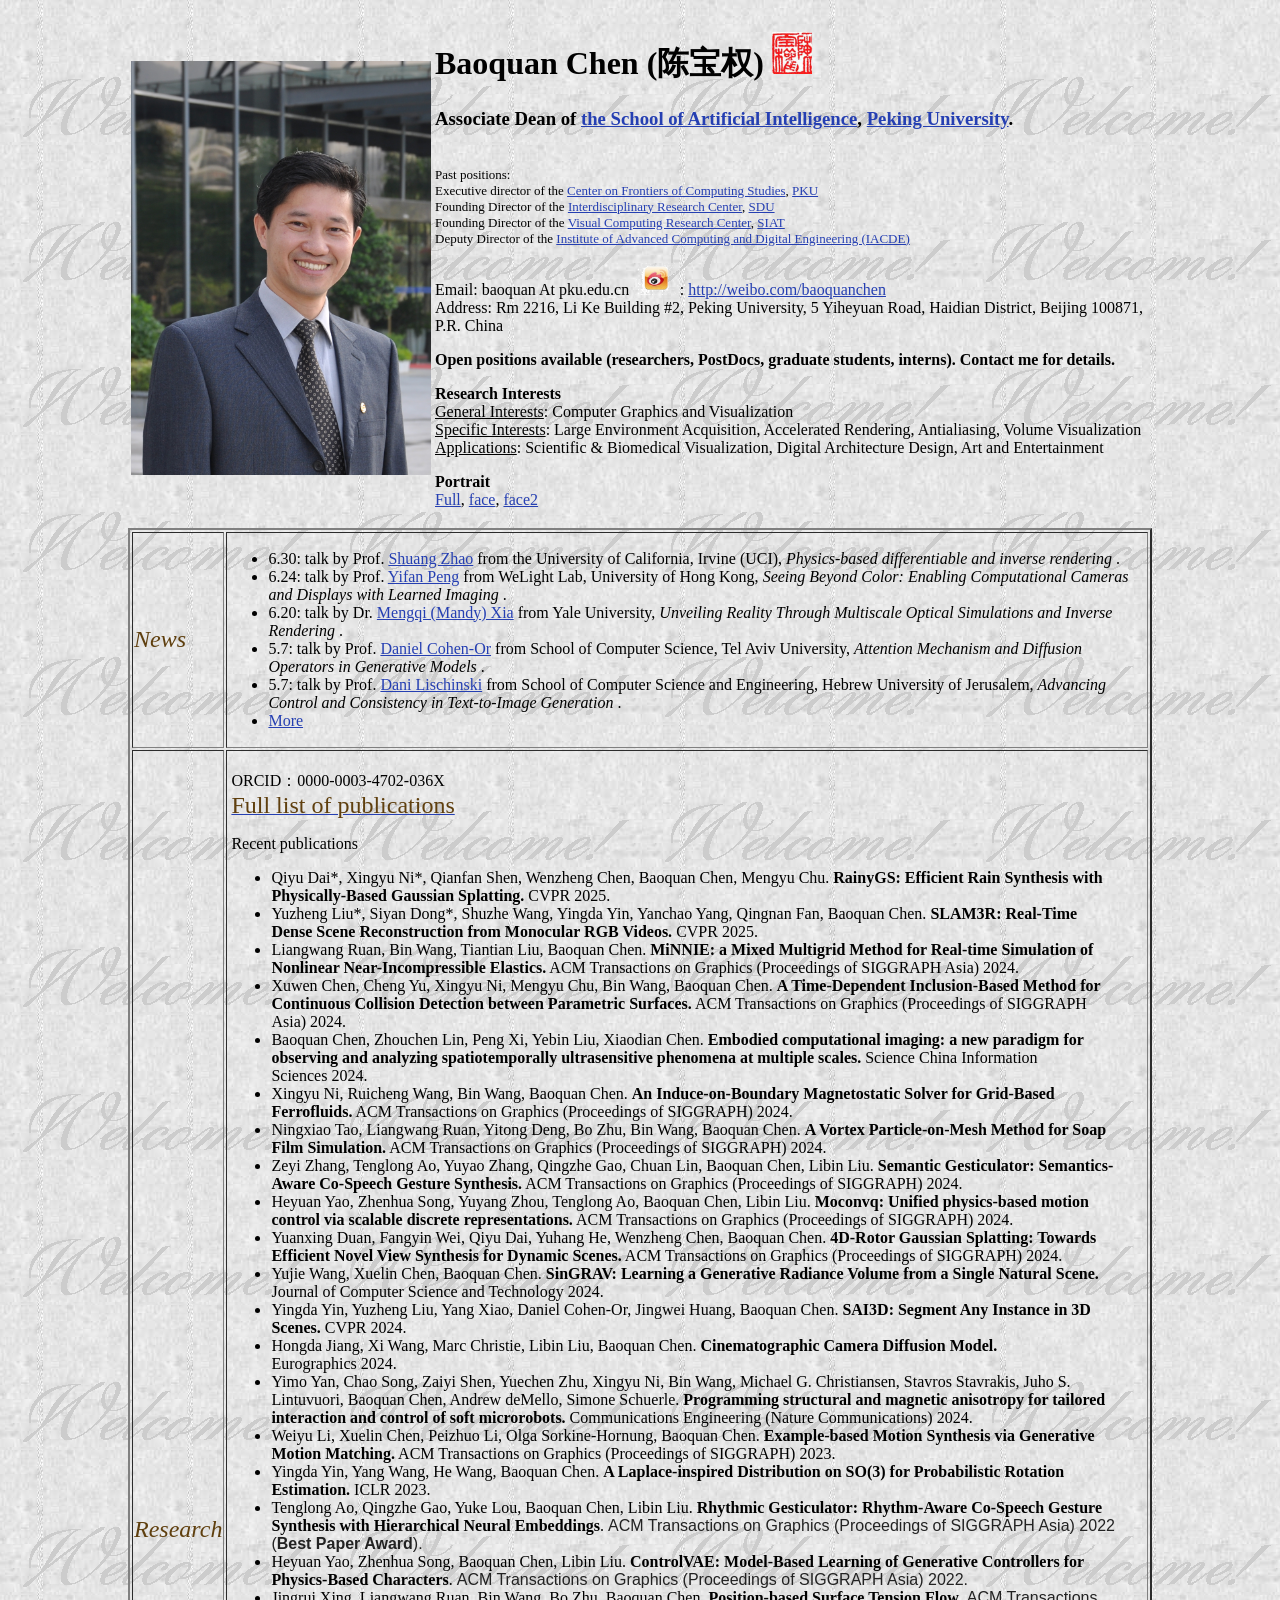
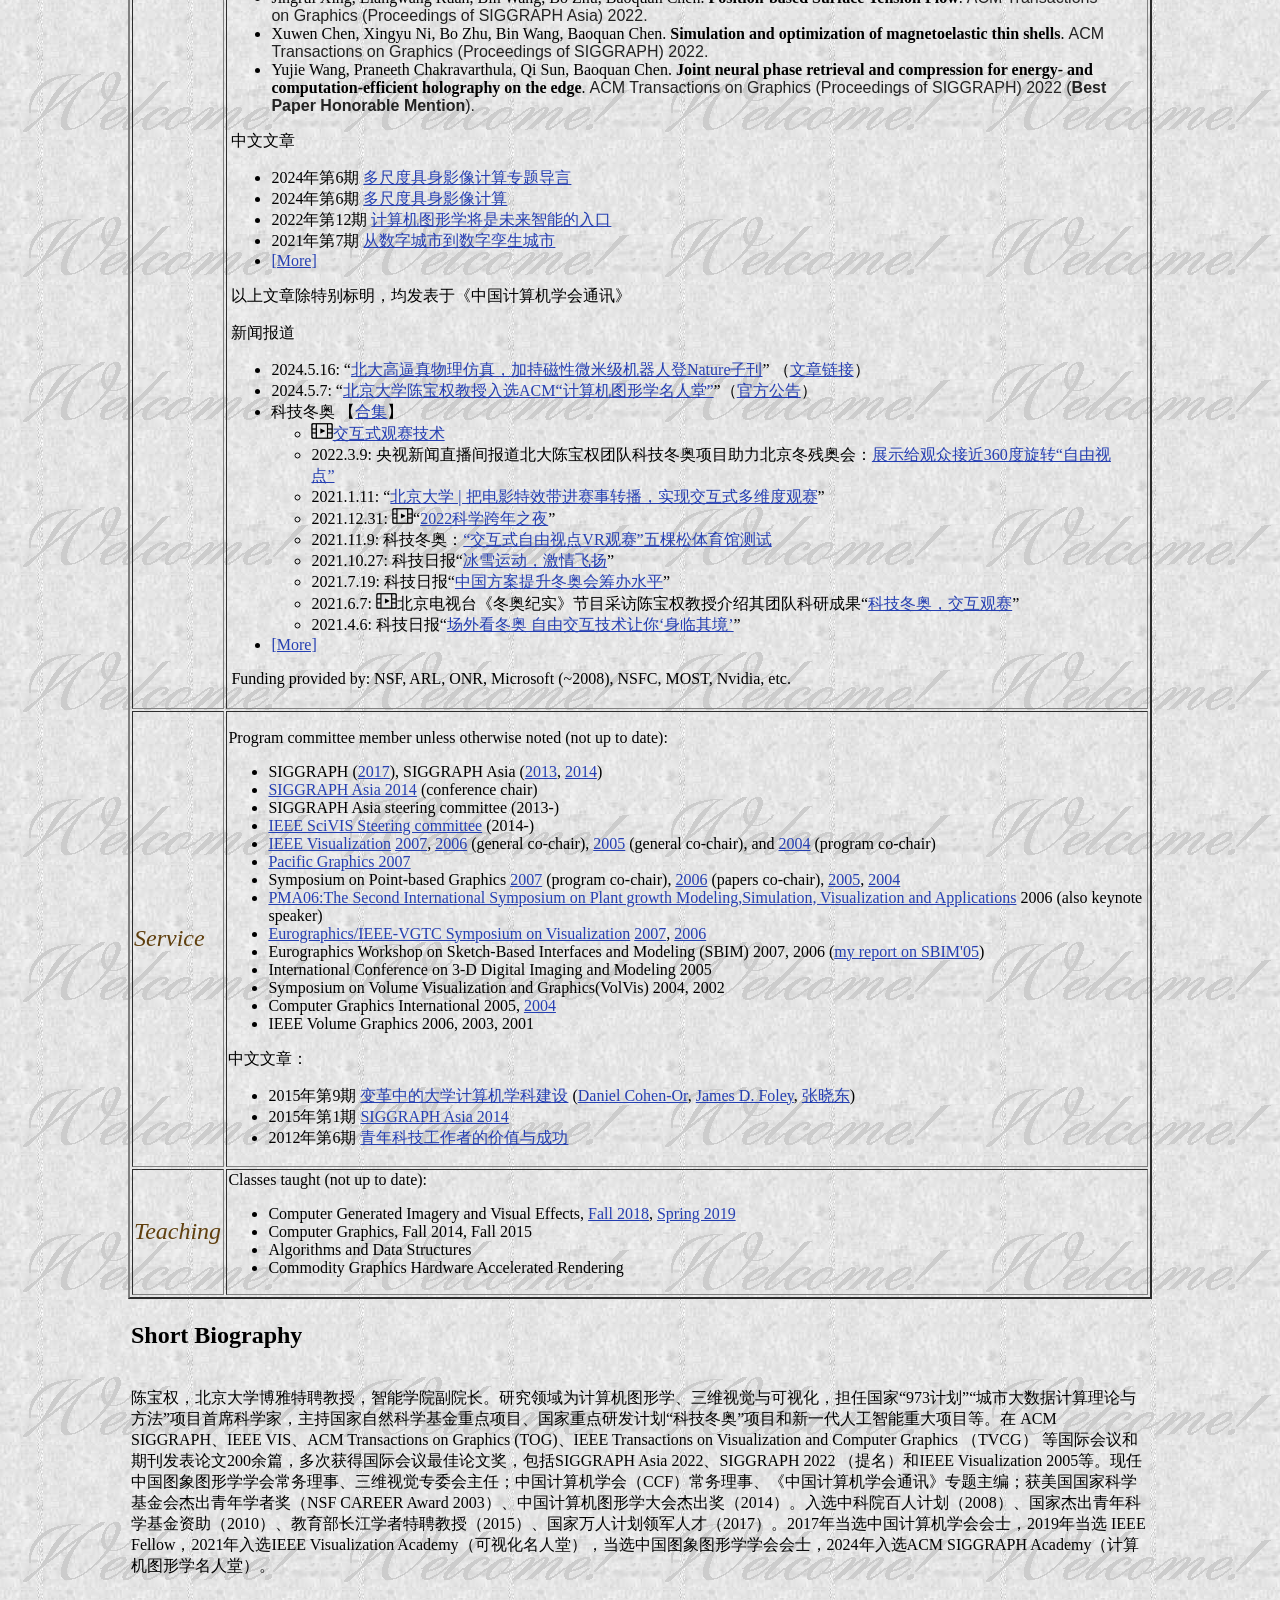
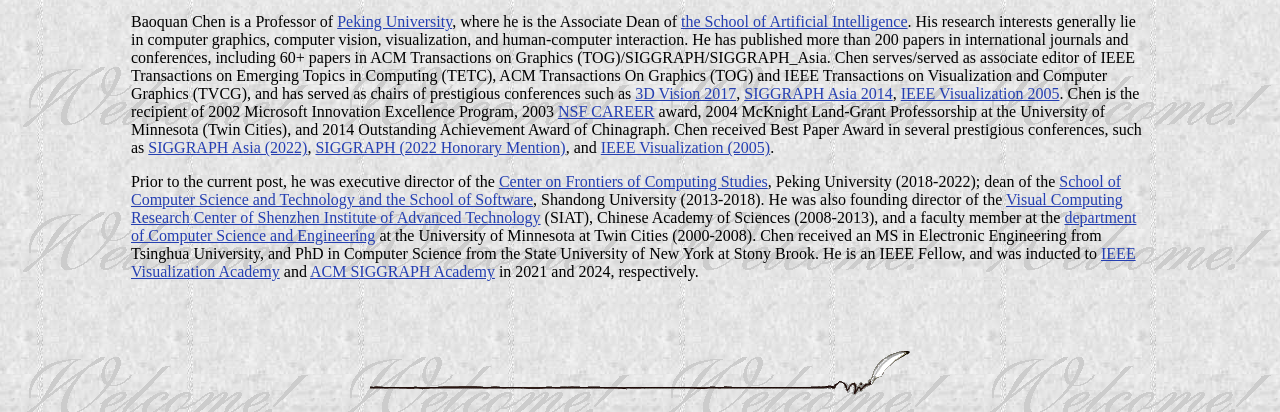
==== index.html @ e5b9d0fa "update news" ====
<!DOCTYPE html PUBLIC "-//W3C//DTD HTML 4.01 Transitional//EN" "http://www.w3.org/TR/html4/loose.dtd">
<!-- saved from url=(0031)http://cfcs.pku.edu.cn/baoquan/ -->
<html><head>
  <!-- Google tag (gtag.js) -->
  <script async src="https://www.googletagmanager.com/gtag/js?id=G-JN0ZL4NGD9"></script>
  <script>
    window.dataLayer = window.dataLayer || [];
    function gtag(){dataLayer.push(arguments);}
    gtag('js', new Date());
  
    gtag('config', 'G-JN0ZL4NGD9');
  </script>
  <meta http-equiv="Content-Type" content="text/html; charset=UTF-8">
  <meta name="generator" content="HTML Tidy for Linux (vers 25 March 2009), see www.w3.org">
  
  <meta name="author" content="Baoquan Chen">
  <meta name="description" content="Baoquan&#39;s Homepage">
  <meta name="robots" content="index, follow, noarchive">
  <meta name="googlebot" content="noarchive">
  <style type="text/css">
A.applink:hover {border: 2px dotted #DCE6F4;padding:2px;background-color:#ffff00;color:green;text-decoration:none}
        A.applink       {border: 2px dotted #DCE6F4;padding:2px;color:#2F5BFF;background:transparent;text-decoration:none}
        A.info          {color:#2F5BFF;background:transparent;text-decoration:none}
        A.info:hover    {color:green;background:transparent;text-decoration:underline}
  </style>

  <title>Baoquan Chen (陈宝权), Peking University</title>
    <script type="text/javascript" async="" src="./figure/ga.js.下载"></script><script type="text/javascript" async="" src="./figure/ga.js(1).下载"></script><script type="text/javascript">

  var _gaq = _gaq || [];
  _gaq.push(['_setAccount', 'UA-32399596-1']);
  _gaq.push(['_trackPageview']);

  (function() {
    var ga = document.createElement('script'); ga.type = 'text/javascript'; ga.async = true;
    ga.src = ('https:' == document.location.protocol ? 'https://ssl' : 'http://www') + '.google-analytics.com/ga.js';
    var s = document.getElementsByTagName('script')[0]; s.parentNode.insertBefore(ga, s);
  })();

</script>
</head>

<body background="./figure/welcomebg.gif" link="#253FB2">

  <table align="center" width="1024" summary="">
    <tbody><tr>
      <td><img src="./figure/Baoquan_portrait.jpg" width="300" alt="Baoquan&#39;s portrait"><br>
      </td>

      <td>
        <h1>Baoquan Chen (陈宝权) <a href="The Chop.html"><img src="./figure/chop_cbq_s.jpg" width="40" alt=""></a></h1>

<h3 style="font:&#39;Times New Roman&#39;, Times, serif">Associate Dean of <a href="https://www.cis.pku.edu.cn/">the School of Artificial Intelligence</a>, <a href="http://www.pku.edu.cn/">Peking University</a>.</h3>

<!-- <h3 style="font:&#39;Times New Roman&#39;, Times, serif">北京大学智能学院，副院长</h3> -->

<p><br>
  <font size="-1">
    Past positions: <br>
    Executive director of the <a href="https://cfcs.pku.edu.cn/">Center on Frontiers of Computing Studies</a>, <a href="https://www.pku.edu.cn/">PKU</a><br>
    Founding Director of the <a href="http://irc.cs.sdu.edu.cn/">Interdisciplinary Research Center</a>, <a href="http://www.sdu.edu.cn/">SDU</a><br>
    Founding Director of the <a href="http://english.siat.cas.cn/">Visual Computing Research Center</a>, <a href="http://english.siat.cas.cn/">SIAT</a><br>
    Deputy Director of the <a href="http://english.siat.cas.cn/">Institute of Advanced Computing and Digital Engineering (IACDE)</a>
  </font>
</p>

<!-- <p><br>
<font size="-1">Formerly Founding Director of the <a href="http://irc.cs.sdu.edu.cn/">Interdisciplinary Research Center</a>，<a href="http://www.sdu.edu.cn/">SDU</a><br>
Formerly Founding Director of the <a href="http://english.siat.cas.cn/">Visual Computing Research Center</a>，<a href="http://english.siat.cas.cn/">SIAT</a><br>
Formerly Deputy Director of the <a href="http://szs.siat.ac.cn/">Institute of Advanced Computing and Digital Engineering (IACDE)</a></font></p> -->

<p>Email: baoquan At pku.edu.cn <a href="http://weibo.com/baoquanchen" target="blank_"><img height="32" src="./figure/sina-weibo.png"></a>: <a href="http://weibo.com/baoquanchen" target="blank_">http://weibo.com/baoquanchen</a><br>
Address: Rm 2216, Li Ke Building #2, Peking University, 5 Yiheyuan Road, Haidian District, Beijing 100871, P.R. China</p>

<p><b>Open positions available (researchers, PostDocs, graduate students, interns). Contact me for details.</b></p>

<p><b>Research Interests</b><br>
<u>General Interests</u>: Computer Graphics and Visualization<br>
<u>Specific Interests</u>: Large Environment Acquisition, Accelerated Rendering, Antialiasing, Volume Visualization<br>
<u>Applications</u>: Scientific &amp; Biomedical Visualization, Digital Architecture Design, Art and Entertainment</p>

<p><b>Portrait</b><br>
<a href="http://cfcs.pku.edu.cn/baoquan/docs/2021-08/20210807171127844317.jpg">Full</a>,&nbsp;<a href="http://cfcs.pku.edu.cn/baoquan/docs/2021-08/20210807171132313456.jpg">face</a>,&nbsp;<a href="figure/face2.jpg">face2</a></p>


<!--h3 style="font:&#39;Times New Roman&#39;, Times, serif">Dean of the <a href="http://www.cs.sdu.edu.cn/default.do">School of Computer Science and Technology</a> and <a href="http://www.cs.sdu.edu.cn/default.do"></a><a href="http://www.sc.sdu.edu.cn/default.do">School of Software Engineering</a> , <a href="http://www.sdu.edu.cn/">Shandong University</a></h3>
        <p><font size="-1"><br>
		Founding Director of the <a href="http://irc.cs.sdu.edu.cn/">Interdisciplinary Research Center</a>，<a href="http://www.sdu.edu.cn/">SDU</a><br>
		
        Formerly Founding Director of the <a href="http://vcc.siat.ac.cn/">Visual
        Computing Research Center</a>，<a href="http://english.siat.cas.cn/">SIAT</a><br>
          Formerly Deputy Director of the <a href="http://szs.siat.ac.cn/">Institute of Advanced Computing
        and Digital Engineering (IACDE)</a></font></p>
<p></p>
        <p>Email: baoquan At sdu.edu.cn
		<a href="http://weibo.com/baoquanchen" target="blank_"><img src="images/sina-weibo.png" height="32"></a>: <a href="http://weibo.com/baoquanchen" target="blank_">http://weibo.com/baoquanchen</a>
		<br>
        Address: No.1500, Shunhua Road, Jinan, Shandong Province, P.R. China </p>
        <p><b>Open positions available (researchers, PostDocs, graduate students, interns). Contact me for details.</b></p>

		<p><b>Looking for PostDocs! This is a joint position between <a href="http://www.cs.tau.ac.il/~dcor/index.html">Daniel Cohen-Or</a> and me, under a China-Israel joint grant. To apply, please email us both together.</b></p>
		
		
        <p><b>Research Interests</b><br>
        <u>General Interests</u>: Computer Graphics and
        Visualization<br>
        <u>Specific Interests</u>: Large Environment Acquisition,
        Accelerated Rendering, Antialiasing, Volume
        Visualization<br>
        <u>Applications</u>: Scientific &amp; Biomedical
        Visualization, Digital Architecture Design, Art and
        Entertainment<br></p-->

      </td>
    </tr>
  </tbody></table>

  <table align="center" width="1024" border="2" summary="">
    <tbody><tr>
      <td><i><font size="+2" color="#5F3F0E">News</font></i></td>

      <td>
        <ul>
          <li><span style="color: rgb(0, 0, 0); font-family: &quot;Microsoft YaHei&quot;; font-size: medium;">6.30: talk by Prof. </span><a href="https://shuangz.com/" style="font-family: &quot;Microsoft YaHei&quot;; font-size: medium;">Shuang Zhao</a><span style="color: rgb(0, 0, 0); font-family: &quot;Microsoft YaHei&quot;; font-size: medium;">&nbsp;from the University of California, Irvine (UCI),&nbsp;<i>Physics-based differentiable and inverse rendering
          </i>.</span></li>
          <li><span style="color: rgb(0, 0, 0); font-family: &quot;Microsoft YaHei&quot;; font-size: medium;">6.24: talk by Prof. </span><a href="https://www.eee.hku.hk/~evanpeng/" style="font-family: &quot;Microsoft YaHei&quot;; font-size: medium;">Yifan Peng</a><span style="color: rgb(0, 0, 0); font-family: &quot;Microsoft YaHei&quot;; font-size: medium;">&nbsp;from WeLight Lab, University of Hong Kong,&nbsp;<i>Seeing Beyond Color: Enabling Computational Cameras and Displays with Learned Imaging
          </i>.</span></li>
          <li><span style="color: rgb(0, 0, 0); font-family: &quot;Microsoft YaHei&quot;; font-size: medium;">6.20: talk by Dr. </span><a href="https://mandyxmq.github.io/" style="font-family: &quot;Microsoft YaHei&quot;; font-size: medium;">Mengqi (Mandy) Xia</a><span style="color: rgb(0, 0, 0); font-family: &quot;Microsoft YaHei&quot;; font-size: medium;">&nbsp;from Yale University,&nbsp;<i>Unveiling Reality Through Multiscale Optical Simulations and Inverse Rendering
          </i>.</span></li>
          <li><span style="color: rgb(0, 0, 0); font-family: &quot;Microsoft YaHei&quot;; font-size: medium;">5.7: talk by Prof. </span><a href="https://danielcohenor.com/" style="font-family: &quot;Microsoft YaHei&quot;; font-size: medium;">Daniel Cohen-Or</a><span style="color: rgb(0, 0, 0); font-family: &quot;Microsoft YaHei&quot;; font-size: medium;">&nbsp;from School of Computer Science, Tel Aviv University,&nbsp;<i>Attention Mechanism and Diffusion Operators in Generative Models
          </i>.</span></li>
          <li><span style="color: rgb(0, 0, 0); font-family: &quot;Microsoft YaHei&quot;; font-size: medium;">5.7: talk by Prof. </span><a href="https://www.cs.huji.ac.il/~danix/" style="font-family: &quot;Microsoft YaHei&quot;; font-size: medium;">Dani Lischinski</a><span style="color: rgb(0, 0, 0); font-family: &quot;Microsoft YaHei&quot;; font-size: medium;">&nbsp;from School of Computer Science and Engineering, Hebrew University of Jerusalem,&nbsp;<i>Advancing Control and Consistency in Text-to-Image Generation
          </i>.</span></li>
          <!-- <li><span style="color: rgb(0, 0, 0); font-family: &quot;Microsoft YaHei&quot;; font-size: medium;">3.25: talk by </span><a href="https://jytime.github.io/" style="font-family: &quot;Microsoft YaHei&quot;; font-size: medium;">Jianyuan Wang</a><span style="color: rgb(0, 0, 0); font-family: &quot;Microsoft YaHei&quot;; font-size: medium;">&nbsp;from Visual Geometry Group (VGG), University of Oxford,&nbsp;<i>VGGT: Visual Geometry Grounded Transformer
          </i>.</span></li>
          <li><span style="color: rgb(0, 0, 0); font-family: &quot;Microsoft YaHei&quot;; font-size: medium;">3.14: talk by Prof. </span><a href="https://yanchaoyang.github.io/" style="font-family: &quot;Microsoft YaHei&quot;; font-size: medium;">Yanchao Yang</a><span style="color: rgb(0, 0, 0); font-family: &quot;Microsoft YaHei&quot;; font-size: medium;">&nbsp;from Electrical and Computer Engineering and the Institute of Data Science, the University of Hong Kong,&nbsp;<i>InfoBodied AI: Learning Mutual Information for Embodied AI
          </i>.</span></li>
          <li><span style="color: rgb(0, 0, 0); font-family: &quot;Microsoft YaHei&quot;; font-size: medium;">2.28: talk by Prof. </span><a href="https://yoyo000.github.io/" style="font-family: &quot;Microsoft YaHei&quot;; font-size: medium;">Yao Yao</a><span style="color: rgb(0, 0, 0); font-family: &quot;Microsoft YaHei&quot;; font-size: medium;">&nbsp;from School of Intelligence Science and Technology, Nanjing University,&nbsp;<i>Creating a Realistic 3D World
          </i>.</span></li>
          <li><span style="color: rgb(0, 0, 0); font-family: &quot;Microsoft YaHei&quot;; font-size: medium;">1.10: talk by Dr. </span><a href="https://qianqianwang68.github.io/" style="font-family: &quot;Microsoft YaHei&quot;; font-size: medium;">Qianqian Wang</a><span style="color: rgb(0, 0, 0); font-family: &quot;Microsoft YaHei&quot;; font-size: medium;">&nbsp;from UC Berkeley,&nbsp;<i>Perceiving and Understanding the Dynamic 3D World</i>.</span></li> -->
          <!-- <li><span style="color: rgb(0, 0, 0); font-family: &quot;Microsoft YaHei&quot;; font-size: medium;">12.20: talk by </span><a href="https://zhufyaxel.github.io/" style="font-family: &quot;Microsoft YaHei&quot;; font-size: medium;">Fengyuan Zhu</a><span style="color: rgb(0, 0, 0); font-family: &quot;Microsoft YaHei&quot;; font-size: medium;">&nbsp;from University of Toronto,&nbsp;<i>Overcoming XR Barriers: Integrating Devices, Refining Inputs, and Exploring Future Prospects</i>.</span></li> -->
          <!-- <li><sp~an style="color: rgb(0, 0, 0); font-family: &quot;Microsoft YaHei&quot;; font-size: medium;">12.13: talk by </span><a href="https://alisomia.github.io/website/" style="font-family: &quot;Microsoft YaHei&quot;; font-size: medium;">Ting Lin</a><span style="color: rgb(0, 0, 0); font-family: &quot;Microsoft YaHei&quot;; font-size: medium;">&nbsp;from School of Mathematical Sciences, Peking University,&nbsp;<i>Universal Approximation Properties of Deep Neural Networks: A control theory perspective</i>.</span></li> -->
          <!-- <li><span style="color: rgb(0, 0, 0); font-family: &quot;Microsoft YaHei&quot;; font-size: medium;">11.29: talk by Prof. </span><a href="https://yuexinma.me/" style="font-family: &quot;Microsoft YaHei&quot;; font-size: medium;">Yuexin Ma</a><span style="color: rgb(0, 0, 0); font-family: &quot;Microsoft YaHei&quot;; font-size: medium;">&nbsp;from ShanghaiTech University,&nbsp;<i>Perception, Cognition, and Action in Embodied AI</i>.</span>
          </li>
          <li><span style="color: rgb(0, 0, 0); font-family: &quot;Microsoft YaHei&quot;; font-size: medium;">11.22: talk by Prof. </span><a href="https://rachelcmy.github.io/" style="font-family: &quot;Microsoft YaHei&quot;; font-size: medium;">Mengyu Chu</a><span style="color: rgb(0, 0, 0); font-family: &quot;Microsoft YaHei&quot;; font-size: medium;">&nbsp;from Peking University,&nbsp;<i>3D和动态内容生成的探索及应用——Mini3DV参会报告</i>.</span>
          </li> -->
          <!-- <li><span style="color: rgb(0, 0, 0); font-family: &quot;Microsoft YaHei&quot;; font-size: medium;">11.1: talk by Dr. </span><a href="https://zhengqili.github.io/" style="font-family: &quot;Microsoft YaHei&quot;; font-size: medium;">Zhengqi Li</a><span style="color: rgb(0, 0, 0); font-family: &quot;Microsoft YaHei&quot;; font-size: medium;">&nbsp;from Google DeepMind,&nbsp;<i>Modeling Motion in the Wild</i>.</span>
          </li>
          <li><span style="color: rgb(0, 0, 0); font-family: &quot;Microsoft YaHei&quot;; font-size: medium;">10.17: talk by Prof. </span><a href="https://ge.in.tum.de/about/n-thuerey/" style="font-family: &quot;Microsoft YaHei&quot;; font-size: medium;">Nils Thuerey</a><span style="color: rgb(0, 0, 0); font-family: &quot;Microsoft YaHei&quot;; font-size: medium;">&nbsp;from Technical University of Munich,&nbsp;<i>Diffusion Flow Matching and ProbabilisticLearned Solvers</i>.</span>
          </li>
          <li><span style="color: rgb(0, 0, 0); font-family: &quot;Microsoft YaHei&quot;; font-size: medium;">10.11: talk by </span><a href="https://scholar.google.com/citations?hl=zh-CN&user=u4olrOcAAAAJ" style="font-family: &quot;Microsoft YaHei&quot;; font-size: medium;">Xiaoliang Dai</a><span style="color: rgb(0, 0, 0); font-family: &quot;Microsoft YaHei&quot;; font-size: medium;">&nbsp;from Meta GenAI,&nbsp;<i>Foundation Models for Image and Video Generation</i>.</span>
          </li> -->
          <!-- <li><span style="color: rgb(0, 0, 0); font-family: &quot;Microsoft YaHei&quot;; font-size: medium;">9.27: talk by </span><a href="https://aubrey-ao.github.io/" style="font-family: &quot;Microsoft YaHei&quot;; font-size: medium;">Tenglong Ao</a><span style="color: rgb(0, 0, 0); font-family: &quot;Microsoft YaHei&quot;; font-size: medium;">&nbsp;from Peking University,&nbsp;<i>Interactive Video Model</i>.</span>
          </li>
          <li><span style="color: rgb(0, 0, 0); font-family: &quot;Microsoft YaHei&quot;; font-size: medium;">9.20: talk by Dr. </span><a href="https://www.xu-lan.com/index.html" style="font-family: &quot;Microsoft YaHei&quot;; font-size: medium;">Lan Xu</a><span style="color: rgb(0, 0, 0); font-family: &quot;Microsoft YaHei&quot;; font-size: medium;">&nbsp;from ShanghaiTech University,&nbsp;<i>Gen-AI and Neural Digital Humans</i>.</span>
          </li>
          <li><span style="color: rgb(0, 0, 0); font-family: &quot;Microsoft YaHei&quot;; font-size: medium;">8.28: talk by Dr. </span><a href="https://huangjh-pub.github.io/" style="font-family: &quot;Microsoft YaHei&quot;; font-size: medium;">Jiahui Huang</a><span style="color: rgb(0, 0, 0); font-family: &quot;Microsoft YaHei&quot;; font-size: medium;">&nbsp;from NVIDIA Toronto AI Lab,&nbsp;<i>3D Reconstruction and Generation with Sparse Voxel Hierarchies: From Infrastructure to Applications</i>.</span>
          </li>
          <li><span style="color: rgb(0, 0, 0); font-family: &quot;Microsoft YaHei&quot;; font-size: medium;">8.20: talk by </span><a href="https://www.cs.toronto.edu/~linghuan/" style="font-family: &quot;Microsoft YaHei&quot;; font-size: medium;">Huan Ling</a><span style="color: rgb(0, 0, 0); font-family: &quot;Microsoft YaHei&quot;; font-size: medium;">&nbsp;from the University of Toronto,&nbsp;<i>Go beyond pixels: From Video Diffusion Models to 4D Dynamic Content Creation</i>.</span>
          </li> -->
          <!-- <li><span style="color: rgb(0, 0, 0); font-family: &quot;Microsoft YaHei&quot;; font-size: medium;">7.18: talk by Dr. </span><a href="https://www.sci.utah.edu/~shachar/" style="font-family: &quot;Microsoft YaHei&quot;; font-size: medium;">Shachar Fleishman</a><span style="color: rgb(0, 0, 0); font-family: &quot;Microsoft YaHei&quot;; font-size: medium;">&nbsp;from the University of Utah,&nbsp;<i>MeshCNN: A Network with An Edge</i>.</span>
          </li>
          <li><span style="color: rgb(0, 0, 0); font-family: &quot;Microsoft YaHei&quot;; font-size: medium;">7.18: talk by Prof. </span><a href="https://www.cs.sfu.ca/~haoz/" style="font-family: &quot;Microsoft YaHei&quot;; font-size: medium;">Hao (Richard) Zhang</a><span style="color: rgb(0, 0, 0); font-family: &quot;Microsoft YaHei&quot;; font-size: medium;">&nbsp;from Simon Fraser University,&nbsp;<i>Neural Fields and Language Models for 3D Generative AI</i>.</span> -->
          </li>
          <!-- <li><span style="color: rgb(0, 0, 0); font-family: &quot;Microsoft YaHei&quot;; font-size: medium;">6.3: talk by Dr. </span><a href="https://www.dgp.toronto.edu/~eitan/" style="font-family: &quot;Microsoft YaHei&quot;; font-size: medium;">Eitan Grinspun</a><span style="color: rgb(0, 0, 0); font-family: &quot;Microsoft YaHei&quot;; font-size: medium;">&nbsp;from the University of Toronto,&nbsp;<i>Adventures in Discretization of Mechanical Systems</i>.</span>
          </li> -->
          <!-- <li><span style="color: rgb(0, 0, 0); font-family: &quot;Microsoft YaHei&quot;; font-size: medium;">12.25: talk by </span><a href="https://justimyhxu.github.io/" style="font-family: &quot;Microsoft YaHei&quot;; font-size: medium;">Yinghao Xu</a><span style="color: rgb(0, 0, 0); font-family: &quot;Microsoft YaHei&quot;; font-size: medium;">&nbsp;from Stanford University,&nbsp;<i>Large reconstruction model for 3D reconstruction and generation</i>.</span>
          </li>
          <li><span style="color: rgb(0, 0, 0); font-family: &quot;Microsoft YaHei&quot;; font-size: medium;">11.27: talk by </span><a href="https://lingjie0206.github.io/" style="font-family: &quot;Microsoft YaHei&quot;; font-size: medium;">Lingjie Liu</a><span style="color: rgb(0, 0, 0); font-family: &quot;Microsoft YaHei&quot;; font-size: medium;">&nbsp;from the University of Pennsylvania,&nbsp;<i>From 3D Reconstruction to 3D Generation</i>.</span>
          </li>
          <li><span style="color: rgb(0, 0, 0); font-family: &quot;Microsoft YaHei&quot;; font-size: medium;">11.10: talk by </span><a href="https://zhenxuan00.github.io/" style="font-family: &quot;Microsoft YaHei&quot;; font-size: medium;">Chongxuan Li</a><span style="color: rgb(0, 0, 0); font-family: &quot;Microsoft YaHei&quot;; font-size: medium;">&nbsp;from Renmin University of China,&nbsp;<i>Diffusion Model and Visual Content Generation</i>.</span>
          </li>
          <li><span style="color: rgb(0, 0, 0); font-family: &quot;Microsoft YaHei&quot;; font-size: medium;">10.13: talk by </span><a href="https://yangzzzy.github.io/" style="font-family: &quot;Microsoft YaHei&quot;; font-size: medium;">Yin Yang</a><span style="color: rgb(0, 0, 0); font-family: &quot;Microsoft YaHei&quot;; font-size: medium;">&nbsp;from the University of Utah,&nbsp;<i>Linearly and Nonlienarly Reduced Models for Fast Solid Simulation</i>.</span>
          </li> -->
          <!-- <li><span style="color: rgb(0, 0, 0); font-family: &quot;Microsoft YaHei&quot;; font-size: medium;">9.25: talk by </span><a href="https://kuiwuchn.github.io/" style="font-family: &quot;Microsoft YaHei&quot;; font-size: medium;">Kui Wu</a><span style="color: rgb(0, 0, 0); font-family: &quot;Microsoft YaHei&quot;; font-size: medium;">&nbsp;from Tencent America,&nbsp;<i>A general sag-free initialization for deformable simulations</i>.</span>
          </li>
          <li><span style="color: rgb(0, 0, 0); font-family: &quot;Microsoft YaHei&quot;; font-size: medium;">9.5: talk by Prof. </span><a href="https://www.cs.sfu.ca/~haoz/" style="font-family: &quot;Microsoft YaHei&quot;; font-size: medium;">Hao (Richard) Zhang</a><span style="color: rgb(0, 0, 0); font-family: &quot;Microsoft YaHei&quot;; font-size: medium;">&nbsp;from Simon Fraser University,&nbsp;<i>An Evolution of Learning Neural Implicit Representations for 3D Shapes</i>.</span>
          </li> -->
          <!-- <li><span style="color: rgb(0, 0, 0); font-family: &quot;Microsoft YaHei&quot;; font-size: medium;">8.22: talk by </span><a href="https://www.yf.io/" style="font-family: &quot;Microsoft YaHei&quot;; font-size: medium;">Fisher Yu</a><span style="color: rgb(0, 0, 0); font-family: &quot;Microsoft YaHei&quot;; font-size: medium;">&nbsp;from ETH Zürich,&nbsp;<i>Scaling Up 4D Scene Understanding with Less Hassle</i>.</span>
          </li> -->
          <!-- <li><span style="color: rgb(0, 0, 0); font-family: &quot;Microsoft YaHei&quot;; font-size: medium;">7.31: talk by Prof. </span><a href="https://www.cse.wustl.edu/~taoju/" style="font-family: &quot;Microsoft YaHei&quot;; font-size: medium;">Tao Ju</a><span style="color: rgb(0, 0, 0); font-family: &quot;Microsoft YaHei&quot;; font-size: medium;">&nbsp;from Washington University,&nbsp;<i>Interactive Modeling with Implicit Functions</i>.</span>
          </li>
          <li><span style="color: rgb(0, 0, 0); font-family: &quot;Microsoft YaHei&quot;; font-size: medium;">7.27: talk by </span><a href="https://vlg.inf.ethz.ch" style="font-family: &quot;Microsoft YaHei&quot;; font-size: medium;">Siyu Tang</a><span style="color: rgb(0, 0, 0); font-family: &quot;Microsoft YaHei&quot;; font-size: medium;">&nbsp;from ETH Zürich,&nbsp;<i>Reconstruction and synthesis of 3D humans in 3D scenes</i>.</span>
          </li>
          <li><span style="color: rgb(0, 0, 0); font-family: &quot;Microsoft YaHei&quot;; font-size: medium;">7.25: talk by </span><a href="https://gaoxifeng.github.io/" style="font-family: &quot;Microsoft YaHei&quot;; font-size: medium;">Xifeng Gao</a><span style="color: rgb(0, 0, 0); font-family: &quot;Microsoft YaHei&quot;; font-size: medium;">&nbsp;from Tencent,&nbsp;<i>Robust Low-Poly Meshing</i>.</span>
          </li> -->

          <!--
          <li><span style="color: rgb(0, 0, 0); font-family: &quot;Microsoft YaHei&quot;; font-size: medium;">5.19: talk by </span><a href="https://cqf.io/" style="font-family: &quot;Microsoft YaHei&quot;; font-size: medium;">Qifeng Chen</a><span style="color: rgb(0, 0, 0); font-family: &quot;Microsoft YaHei&quot;; font-size: medium;">&nbsp;from HKUST,&nbsp;<i>Towards Photorealistic Video and 3D Synthesis with Foundation Models</i>.</span>
          </li>

          <li><span style="color: rgb(0, 0, 0); font-family: &quot;Microsoft YaHei&quot;; font-size: medium;">5.12: talk by </span><a href="https://xiuyuliang.cn/" style="font-family: &quot;Microsoft YaHei&quot;; font-size: medium;">Yuliang Xiu</a><span style="color: rgb(0, 0, 0); font-family: &quot;Microsoft YaHei&quot;; font-size: medium;">&nbsp;from Max Planck Institute for Intelligent Systems,&nbsp;<i>Towards large-scale human digitization from in-the-wild pixels, Explicit or Implicit?</i>.</span>
          </li>

          <li><span style="color: rgb(0, 0, 0); font-family: &quot;Microsoft YaHei&quot;; font-size: medium;">4.28: talk by </span><a href="https://peterchencyc.com/" style="font-family: &quot;Microsoft YaHei&quot;; font-size: medium;">Peter Yichen Chen</a><span style="color: rgb(0, 0, 0); font-family: &quot;Microsoft YaHei&quot;; font-size: medium;">&nbsp;from MIT CSAIL,&nbsp;<i>Fast and Accurate PDE Solvers via Neural Fields</i>.</span>
          </li>

          <li><span style="color: rgb(0, 0, 0); font-family: &quot;Microsoft YaHei&quot;; font-size: medium;">4.25: talk by </span><a href="https://www.cs.toronto.edu/~jungao/" style="font-family: &quot;Microsoft YaHei&quot;; font-size: medium;">Jun Gao</a><span style="color: rgb(0, 0, 0); font-family: &quot;Microsoft YaHei&quot;; font-size: medium;">&nbsp;from the University of Toronto,&nbsp;<i>Machine Learning for 3D Content Creation</i>.</span>
          </li>

          <li><span style="color: rgb(0, 0, 0); font-family: &quot;Microsoft YaHei&quot;; font-size: medium;">4.14: talk by </span><a href="https://people.inf.ethz.ch/~linyang/" style="font-family: &quot;Microsoft YaHei&quot;; font-size: medium;">Lingchen Yang</a><span style="color: rgb(0, 0, 0); font-family: &quot;Microsoft YaHei&quot;; font-size: medium;">&nbsp;from ETH Zurich,&nbsp;<i>Implicit Neural Representations for Actuated Soft Bodies and High-fidelity Hair</i>.</span>
          </li>

          <li><span style="color: rgb(0, 0, 0); font-family: &quot;Microsoft YaHei&quot;; font-size: medium;">4.14: talk by </span><a href="https://www.cs.huji.ac.il/~danix/" style="font-family: &quot;Microsoft YaHei&quot;; font-size: medium;">Prof. Daniel Lischinski</a><span style="color: rgb(0, 0, 0); font-family: &quot;Microsoft YaHei&quot;; font-size: medium;">&nbsp;from the Hebrew University of Jerusalem,&nbsp;<i>Controllable Generative Models</i>.</span>
          </li>

          <li><span style="color: rgb(0, 0, 0); font-family: &quot;Microsoft YaHei&quot;; font-size: medium;">4.14: talk by </span><a href="https://danielcohenor.com/" style="font-family: &quot;Microsoft YaHei&quot;; font-size: medium;">Prof. Daniel Cohen-Or</a><span style="color: rgb(0, 0, 0); font-family: &quot;Microsoft YaHei&quot;; font-size: medium;">&nbsp;from the Tel-Aviv University,&nbsp;<i>Textual Inversion</i>.</span>
          </li>

			 <li><span style="color: rgb(0, 0, 0); font-family: &quot;Microsoft YaHei&quot;; font-size: medium;">4.7: talk by </span><a href="https://www.cse.cuhk.edu.hk/~qdou/" style="font-family: &quot;Microsoft YaHei&quot;; font-size: medium;">Qi Dou</a><span style="color: rgb(0, 0, 0); font-family: &quot;Microsoft YaHei&quot;; font-size: medium;">&nbsp;from the Chinese University of Hong Kong,&nbsp;<i>From Videos to 4D Worlds and Beyond</i>.</span>
          </li>
			
			<li><span style="color: rgb(0, 0, 0); font-family: &quot;Microsoft YaHei&quot;; font-size: medium;">4.7: talk by </span><a href="https://people.eecs.berkeley.edu/~kanazawa/" style="font-family: &quot;Microsoft YaHei&quot;; font-size: medium;">Angjoo Kanazawa</a><span style="color: rgb(0, 0, 0); font-family: &quot;Microsoft YaHei&quot;; font-size: medium;">&nbsp;from the University of California, Berkeley,&nbsp;<i>Decoupling Human and Camera Motion from Videos in the Wild</i>.</span>
          </li>
			
			<li><span style="color: rgb(0, 0, 0); font-family: &quot;Microsoft YaHei&quot;; font-size: medium;">3.31: talk by </span><a href="https://people.iiis.tsinghua.edu.cn/~taodu/" style="font-family: &quot;Microsoft YaHei&quot;; font-size: medium;">Tao Du</a><span style="color: rgb(0, 0, 0); font-family: &quot;Microsoft YaHei&quot;; font-size: medium;">&nbsp;from Tsinghua University,&nbsp;<i>Computational Design of Physical Systems with Solid-Fluid Coupling</i>.</span>
          </li> -->
			
<!--
			<li><span style="color: rgb(0, 0, 0); font-family: &quot;Microsoft YaHei&quot;; font-size: medium;">12.3: talk by &nbsp;</span><a href="https://www.cs.utexas.edu/~grauman/" style="font-family: &quot;Microsoft YaHei&quot;; font-size: medium;">Kristen Grauman</a><span style="color: rgb(0, 0, 0); font-family: &quot;Microsoft YaHei&quot;; font-size: medium;">&nbsp;from University of Texas at Austin,&nbsp;<i>Sounds and space for audio-visual learning</i>.</span>
          </li>
			
			<li><span style="color: rgb(0, 0, 0); font-family: &quot;Microsoft YaHei&quot;; font-size: medium;">10.21: talk by &nbsp;</span><a href="http://www.cs.toronto.edu/~jungao/" style="font-family: &quot;Microsoft YaHei&quot;; font-size: medium;">Gao Jun</a><span style="color: rgb(0, 0, 0); font-family: &quot;Microsoft YaHei&quot;; font-size: medium;">&nbsp;from University of Toronto,&nbsp;<i>Towards Generative Modeling of 3D Objects Learned from Images</i>.</span>
          </li>
			
			<li><span style="color: rgb(0, 0, 0); font-family: &quot;Microsoft YaHei&quot;; font-size: medium;">10.7: talk by Dr.&nbsp;</span><a href="https://cseweb.ucsd.edu/~zex014/" style="font-family: &quot;Microsoft YaHei&quot;; font-size: medium;">Zexiang Xu</a><span style="color: rgb(0, 0, 0); font-family: &quot;Microsoft YaHei&quot;; font-size: medium;">&nbsp;from Adobe Research,&nbsp;<i>Neural Scene Representations and Applications</i>.</span>
          </li>
			
          <li><span style="color: rgb(0, 0, 0); font-family: &quot;Microsoft YaHei&quot;; font-size: medium;">9.23: talk by Dr.&nbsp;</span><a href="https://www.cs.cornell.edu/~hadarelor/" style="font-family: &quot;Microsoft YaHei&quot;; font-size: medium;">Hadar Averbuch-Elor</a><span style="color: rgb(0, 0, 0); font-family: &quot;Microsoft YaHei&quot;; font-size: medium;">&nbsp;from Cornell Tech,&nbsp;<i>Deep into 3DV: Pushing the Boundaries of 3D Vision</i>.</span>
          </li>
                      <li><span style="color: rgb(0, 0, 0); font-family: &quot;Microsoft YaHei&quot;; font-size: medium;">8.26: talk by&nbsp;</span><a href="https://www.purvigoel.com//" style="font-family: &quot;Microsoft YaHei&quot;; font-size: medium;">Purvi Goel</a><span style="color: rgb(0, 0, 0); font-family: &quot;Microsoft YaHei&quot;; font-size: medium;">&nbsp;from Stanford University,&nbsp;<i>Unified Many Worlds Browsing of Arbitrary Physics-Based Animations</i>.</span>
</li>
-->
<!--
                      <li><span style="color: rgb(0, 0, 0); font-family: &quot;Microsoft YaHei&quot;; font-size: medium;">7.22: talk by Dr.&nbsp;</span><a href="http://dannykaufman.io/" style="font-family: &quot;Microsoft YaHei&quot;; font-size: medium;">Danny Kaufman</a><span style="color: rgb(0, 0, 0); font-family: &quot;Microsoft YaHei&quot;; font-size: medium;">&nbsp;from Adobe Research,&nbsp;<i>Incremental Potential Contact: Simulating Dynamics with Correctness and Interactivity</i>.</span>
</li>
-->
<!--
                      <li><span style="color: rgb(0, 0, 0); font-family: &quot;Microsoft YaHei&quot;; font-size: medium;">7.15: talk by Dr. </span><a href="http://www.connellybarnes.com/work/" style="font-family: &quot;Microsoft YaHei&quot;; font-size: medium;">Connelly Barnes</a><span style="color: rgb(0, 0, 0); font-family: &quot;Microsoft YaHei&quot;; font-size: medium;">&nbsp;from Adobe and </span><a href="https://www.cs.princeton.edu/~yutingy/" style="font-family: &quot;Microsoft YaHei&quot;; font-size: medium;">Yuting Yang</a><span style="color: rgb(0, 0, 0); font-family: &quot;Microsoft YaHei&quot;; font-size: medium;">&nbsp;from Princeton University,&nbsp;<i>Aδ: Autodiff for Discontinuous Programs – Applied to Shaders</i>.</span>
</li>
                      <li><span style="color: rgb(0, 0, 0); font-family: &quot;Microsoft YaHei&quot;; font-size: medium;">7.1: talk by&nbsp;</span><a href="https://sites.google.com/site/jsmerel/home/" style="font-family: &quot;Microsoft YaHei&quot;; font-size: medium;">Josh Merel</a><span style="color: rgb(0, 0, 0); font-family: &quot;Microsoft YaHei&quot;; font-size: medium;">&nbsp;from Reality Labs,&nbsp;<i>Neural motor skills for simulated and robotic agents</i>.</span>
</li>
-->
                      <!-- <li><span style="color: rgb(0, 0, 0); font-family: &quot;Microsoft YaHei&quot;; font-size: medium;">6.3: talk by&nbsp;</span><a href="https://zhengqili.github.io/" style="font-family: &quot;Microsoft YaHei&quot;; font-size: medium;">Zhengqi Li</a><span style="color: rgb(0, 0, 0); font-family: &quot;Microsoft YaHei&quot;; font-size: medium;">&nbsp;from Google Research,&nbsp;<i>Beyond Novel View</i>.</span>
</li>
                      <li><span style="color: rgb(0, 0, 0); font-family: &quot;Microsoft YaHei&quot;; font-size: medium;">5.27: talk by&nbsp;</span><a href="http://crl.ethz.ch/people/coros/index.html" style="font-family: &quot;Microsoft YaHei&quot;; font-size: medium;">Stelian Coros</a><span style="color: rgb(0, 0, 0); font-family: &quot;Microsoft YaHei&quot;; font-size: medium;">&nbsp;from ETH Zurich,&nbsp;<i>Physics-based modeling and the quest for intelligent robots</i>.</span>
</li>
                      <li><span style="color: rgb(0, 0, 0); font-family: &quot;Microsoft YaHei&quot;; font-size: medium;">5.13: talk by&nbsp;</span><a href="https://yotamnitzan.github.io/" style="font-family: &quot;Microsoft YaHei&quot;; font-size: medium;">Yotam Nitzan</a><span style="color: rgb(0, 0, 0); font-family: &quot;Microsoft YaHei&quot;; font-size: medium;">&nbsp;from Tel-Aviv Univeristy,&nbsp;<i>MyStyle: A Personalized Generative Prior</i>.</span>
</li> -->
                      <li><a href="http://vcl.pku.edu.cn/seminars">More</a>
</li>
                   
        </ul>
      </td>
    </tr>

    <tr>
      <td><i><font size="+2" color="#5F3F0E">Research</font></i></td>

      <td>
        <table summary="">
          <tbody><tr>
            <td>
             
<p>
ORCID：0000-0003-4702-036X<br>
<a href="Projects&Publications.html"><font size="+2" color="#5F3F0E">Full list of publications</font></a>
      </p><p>Recent publications</p>

<ul>
  <li>Qiyu Dai*, Xingyu Ni*, Qianfan Shen, Wenzheng Chen, Baoquan Chen, Mengyu Chu. <strong>RainyGS: Efficient Rain Synthesis with Physically-Based Gaussian Splatting.</strong> CVPR&nbsp;2025.</li>
  <li>Yuzheng Liu*, Siyan Dong*, Shuzhe Wang, Yingda Yin, Yanchao Yang, Qingnan Fan, Baoquan Chen. <strong>SLAM3R: Real-Time Dense Scene Reconstruction from Monocular RGB Videos.</strong> CVPR&nbsp;2025.</li>
  <li>Liangwang Ruan, Bin Wang, Tiantian Liu, Baoquan Chen. <strong>MiNNIE: a Mixed Multigrid Method for Real-time Simulation of Nonlinear Near-Incompressible Elastics.</strong> ACM Transactions on Graphics (Proceedings of SIGGRAPH Asia)&nbsp;2024.</li>
  <li>Xuwen Chen, Cheng Yu, Xingyu Ni, Mengyu Chu, Bin Wang, Baoquan Chen. <strong>A Time-Dependent Inclusion-Based Method for Continuous Collision Detection between Parametric Surfaces.</strong> ACM Transactions on Graphics (Proceedings of SIGGRAPH Asia)&nbsp;2024.</li>
  <li>Baoquan Chen, Zhouchen Lin, Peng Xi, Yebin Liu, Xiaodian Chen. <strong>Embodied computational imaging: a new paradigm for observing and analyzing spatiotemporally ultrasensitive phenomena at multiple scales.</strong> Science China Information Sciences&nbsp;2024.</li>
  <!-- <li>Xingyu Ni, Xuwen Chen, Bin Wang, Baoquan Chen. <strong>Simulating Thin Shells by Bicubic Hermite Elements.</strong> Computer-Aided Design&nbsp;2024.</li> -->
  <li>Xingyu Ni, Ruicheng Wang, Bin Wang, Baoquan Chen. <strong>An Induce-on-Boundary Magnetostatic Solver for Grid-Based Ferrofluids.</strong> ACM Transactions on Graphics (Proceedings of SIGGRAPH)&nbsp;2024.</li>
  <li>Ningxiao Tao, Liangwang Ruan, Yitong Deng, Bo Zhu, Bin Wang, Baoquan Chen. <strong>A Vortex Particle-on-Mesh Method for Soap Film Simulation.</strong> ACM Transactions on Graphics (Proceedings of SIGGRAPH)&nbsp;2024.</li>
  <li>Zeyi Zhang, Tenglong Ao, Yuyao Zhang, Qingzhe Gao, Chuan Lin, Baoquan Chen, Libin Liu. <strong>Semantic Gesticulator: Semantics-Aware Co-Speech Gesture Synthesis.</strong> ACM Transactions on Graphics (Proceedings of SIGGRAPH)&nbsp;2024.</li>
  <li>Heyuan Yao, Zhenhua Song, Yuyang Zhou, Tenglong Ao, Baoquan Chen, Libin Liu. <strong>Moconvq: Unified physics-based motion control via scalable discrete representations.</strong> ACM Transactions on Graphics (Proceedings of SIGGRAPH)&nbsp;2024.</li>
  <li>Yuanxing Duan, Fangyin Wei, Qiyu Dai, Yuhang He, Wenzheng Chen, Baoquan Chen. <strong>4D-Rotor Gaussian Splatting: Towards Efficient Novel View Synthesis for Dynamic Scenes.</strong> ACM Transactions on Graphics (Proceedings of SIGGRAPH)&nbsp;2024.</li>
  <li>Yujie Wang, Xuelin Chen, Baoquan Chen. <strong>SinGRAV: Learning a Generative Radiance Volume from a Single Natural Scene.</strong> Journal of Computer Science and Technology&nbsp;2024.</li>
  <li>Yingda Yin, Yuzheng Liu, Yang Xiao, Daniel Cohen-Or, Jingwei Huang, Baoquan Chen. <strong>SAI3D: Segment Any Instance in 3D Scenes.</strong> CVPR&nbsp;2024.</li>
  <li>Hongda Jiang, Xi Wang, Marc Christie, Libin Liu, Baoquan Chen. <strong>Cinematographic Camera Diffusion Model.</strong> Eurographics&nbsp;2024.</li>
  <li>Yimo Yan, Chao Song, Zaiyi Shen, Yuechen Zhu, Xingyu Ni, Bin Wang, Michael G. Christiansen, Stavros Stavrakis, Juho S. Lintuvuori, Baoquan Chen, Andrew deMello, Simone Schuerle. <strong>Programming structural and magnetic anisotropy for tailored interaction and control of soft microrobots.</strong> Communications Engineering (Nature Communications)&nbsp;2024.</li>
  <li>Weiyu Li, Xuelin Chen, Peizhuo Li, Olga Sorkine-Hornung, Baoquan Chen. <strong>Example-based Motion Synthesis via Generative Motion Matching.</strong> ACM Transactions on Graphics (Proceedings of SIGGRAPH)&nbsp;2023.</li>
  <li>Yingda Yin, Yang Wang, He Wang, Baoquan Chen. <strong>A Laplace-inspired Distribution on SO(3) for Probabilistic Rotation Estimation.</strong> ICLR 2023.</li>
	<li>Tenglong Ao, Qingzhe Gao, Yuke Lou, Baoquan Chen, Libin Liu.&nbsp;<strong>Rhythmic Gesticulator: Rhythm-Aware Co-Speech Gesture Synthesis with Hierarchical Neural Embeddings</strong>.&nbsp;<span style="color: rgb(34, 34, 34); font-family: Arial, sans-serif;">ACM Transactions on Graphics (Proceedings of SIGGRAPH Asia)&nbsp;2022 (<strong>Best Paper Award</strong>).</span></li>
	<li>Heyuan Yao, Zhenhua Song, Baoquan Chen, Libin Liu.&nbsp;<strong>ControlVAE: Model-Based Learning of Generative Controllers for Physics-Based Characters</strong>.&nbsp;<span style="color: rgb(34, 34, 34); font-family: Arial, sans-serif;">ACM Transactions on Graphics (Proceedings of SIGGRAPH Asia)&nbsp;2022.</span></li>
	<li>Jingrui Xing, Liangwang Ruan, Bin Wang, Bo Zhu, Baoquan Chen.&nbsp;<strong>Position-based Surface Tension Flow</strong>.&nbsp;<span style="color: rgb(34, 34, 34); font-family: Arial, sans-serif;">ACM Transactions on Graphics (Proceedings of SIGGRAPH Asia)&nbsp;2022.</span></li>
	<li>Xuwen Chen, Xingyu Ni, Bo Zhu, Bin Wang, Baoquan Chen.&nbsp;<strong>Simulation and optimization of magnetoelastic thin shells</strong>.&nbsp;<span style="color: rgb(34, 34, 34); font-family: Arial, sans-serif;">ACM Transactions on Graphics (Proceedings of SIGGRAPH)&nbsp;2022.</span></li>
	<li>Yujie Wang, Praneeth Chakravarthula, Qi Sun, Baoquan Chen.&nbsp;<strong>Joint neural phase retrieval and compression for energy- and computation-efficient holography on the edge</strong>.&nbsp;<span style="color: rgb(34, 34, 34); font-family: Arial, sans-serif;">ACM Transactions on Graphics (Proceedings of SIGGRAPH)&nbsp;2022 (<strong>Best Paper Honorable Mention</strong>).</span></li>
<!--
  <li>Yunzhe Liu, Rinon Gal, Amit H. Bermano, Baoquan Chen, Daniel Cohen-Or.&nbsp;<strong>Self-Conditioned GANs for Image Editing</strong>.&nbsp;<span style="color: rgb(34, 34, 34); font-family: Arial, sans-serif;">ACM SIGGRAPH 2022 Conference Proceedings&nbsp;2022.</span></li>
	<li>Yingda Yin, Yingcheng Cai, He Wang, Baoquan Chen.&nbsp;<strong>FisherMatch: Semi-Supervised Rotation Regression via Entropy-based Filtering</strong>.&nbsp;<span style="color: rgb(34, 34, 34); font-family: Arial, sans-serif;">CVPR 2022.</span></li>
	<li>Kai Ye, Siyan Dong, Qingnan Fan, He Wang, Li Yi, Fei Xia, Jue Wang, Baoquan Chen.&nbsp;<strong>Multi-Robot Active Mapping via Neural Bipartite Graph Matching</strong>.&nbsp;<span style="color: rgb(34, 34, 34); font-family: Arial, sans-serif;">CVPR 2022.</span></li>

	<li>Yuchen Sun, Xingyu Ni, Bo Zhu, Bin Wang, Baoquan Chen.&nbsp;<strong>A Material Point Method for Nonlinearly Magnetized Materials</strong>.&nbsp;<span style="color: rgb(34, 34, 34); font-family: Arial, sans-serif;">ACM Transactions on Graphics (Proceedings of SIGGRAPH Asia)&nbsp;2021.</span></li>
	<li>Jing Li, Tiantian Liu, Ladislav Kavan, Baoquan Chen.&nbsp;<strong>Interactive Cutting and Tearing in Projective Dynamics with Progressive Cholesky Updates</strong>.&nbsp;<span style="color: rgb(34, 34, 34); font-family: Arial, sans-serif;">ACM Transactions on Graphics (Proceedings of SIGGRAPH Asia)&nbsp;2021.</span></li>
	<li>Hongda Jiang, Marc Christie, Xi Wang, Bin Wang, Baoquan Chen.&nbsp;<strong>Camera Keyframing with Style and Control</strong>.&nbsp;<span style="color: rgb(34, 34, 34); font-family: Arial, sans-serif;">ACM Transactions on Graphics (Proceedings of SIGGRAPH Asia) 2021.</span></li>
	<li>Jian Liu, Shiqing Xin, Xifeng Gao, Kaihang Gao, Kai Xu, Baoquan Chen, Changhe Tu.&nbsp;<strong>Computational Object-Wrapping Rope Nets</strong>.&nbsp;<span style="color: rgb(34, 34, 34); font-family: Arial, sans-serif;">ACM Transactions on Graphics 2021.</span></li>
	<li>Liangwang Ruan, Jinyuan Liu, Bo Zhu, Shinjiro Sueda, Bin Wang, Baoquan Chen.&nbsp;<strong>Solid-Fluid Interaction with Surface-Tension-Dominant Contact.</strong>&nbsp;<span style="color: rgb(34, 34, 34); font-family: Arial, sans-serif;">ACM Transactions on Graphics (Proceedings of SIGGRAPH) 2021.</span></li>
-->
</ul>
<!-- 
<p>Representative publications</p>

<ul>
	<li>Yangyan Li, Rui Bu, Mingchao Sun, Wei Wu, Xinhan&nbsp;Di, Baoquan Chen.&nbsp;<strong>PointCNN: Convolution on x-transformed points</strong><span style="color: rgb(0, 0, 0); font-family: &quot;Helvetica Neue&quot;, Helvetica, &quot;PingFang SC&quot;, &quot;Microsoft YaHei&quot;, &quot;Source Han Sans SC&quot;, &quot;Noto Sans CJK SC&quot;, &quot;WenQuanYi Micro Hei&quot;, sans-serif; font-size: 13.3333px; white-space: pre-wrap; caret-color: rgb(30, 111, 255);">. </span>Proceedings of&nbsp;Advances in Neural Information Processing Systems (NeurIPS) 2018.</li>
	<li>Lin Lu, Andrei Sharf, Haisen&nbsp;Zhao, Yuan Wei, Qingnan Fan, Xuelin Chen, Yann Savoye,&nbsp;Changhe Tu,&nbsp;Daniel Cohen-Or,&nbsp;Baoquan Chen.&nbsp;<strong>Build-to-last: Strength to weight 3D printed objects</strong>.&nbsp;<span style="color: rgb(34, 34, 34); font-family: Arial, sans-serif;">ACM Transactions on Graphics (Proceedings of SIGGRAPH)&nbsp;2014.</span></li>
	<li>Liangliang Nan, Andrei Sharf,&nbsp;Hao Zhang,&nbsp;Daniel Cohen-Or,&nbsp;Baoquan Chen.&nbsp;<strong>Smartboxes for interactive urban reconstruction</strong>.&nbsp;<span style="color: rgb(34, 34, 34); font-family: Arial, sans-serif;">ACM Transactions on Graphics (Proceedings of SIGGRAPH)&nbsp;2010.</span></li>
	<li>Hong Zhou, Xiaoru Yuan,&nbsp;Huamin Qu,&nbsp;Weiwei Cui,&nbsp;Baoquan Chen.<strong>&nbsp;Visual clustering in parallel coordinates</strong>.&nbsp;Computer Graphics Forum&nbsp;2008.</li>
</ul> -->

<p>中文文章​</p>

<ul>
  <li>2024年第6期 <a href="https://dl.ccf.org.cn/article/articleDetail.html?type=xhtx_thesis&_ack=1&id=7036931067594752">多尺度具身影像计算专题导言</a></li>
  <li>2024年第6期 <a href="https://dl.ccf.org.cn/article/articleDetail.html?type=xhtx_thesis&_ack=1&id=7036935452526592">多尺度具身影像计算</a></li>
  <li>2022年第12期 <a href="https://dl.ccf.org.cn/article/articleDetail.html?type=xhtx_thesis&_ack=1&id=6262370807842816">计算机图形学将是未来智能的入口</a></li>
	<li>2021年第7期 <a href="https://jszx5.pku.edu.cn/pub/baoquan/docs/2024-05/20240506232736328266.pdf">从数字城市到数字孪生城市</a></li>
	
  <li id="btn_articles">
    <a style="cursor: pointer; text-decoration: underline; color: rgb(37, 63, 178)" onclick="document.getElementById('btn_articles').style.display = 'none'; document.getElementById('collapse_articles').style.display = 'initial'; ">[More]</a>
  </li>

  <dev id="collapse_articles" style="display: none;">
    <li>2020年第7期&nbsp;<a href="https://jszx5.pku.edu.cn/pub/baoquan/docs/2024-05/20240506232759708333.pdf">面向新冠疫情的数据可视化分析</a></li>
    <li>2019年第6期&nbsp;<a href="https://jszx5.pku.edu.cn/pub/baoquan/docs/2024-05/20240506232817921426.pdf">赋能机器人——计算机学科的机遇与使命</a></li>
    <li>2016年第8期&nbsp;<a href="https://jszx5.pku.edu.cn/pub/baoquan/docs/2024-05/20240506232833395547.pdf">大数据时代的城市计算</a></li>
    <li>2016年第8期&nbsp;<a href="https://jszx5.pku.edu.cn/pub/baoquan/docs/2024-05/20240506232852097605.pdf">大规模城市场景建模与理解</a></li>
    <li>2012年第19期&nbsp;<a href="https://jszx5.pku.edu.cn/pub/baoquan/docs/2024-05/20240506232952499890.pdf">基于三维视频融合的监控分析系统</a>&nbsp;（《中国公共安全（综合版）》）</li>
    <li>2009年第7期&nbsp;<a href="https://jszx5.pku.edu.cn/pub/baoquan/docs/2024-05/20240506232712483163.pdf">数字化城市（第一人生）</a></li>
  </dev>
</ul>

<p>以上文章除特别标明，均发表于《中国计算机学会通讯》</p>

<p>新闻报道</p>

<ul>
  <li>2024.5.16: “<a href="https://mp.weixin.qq.com/s/h4UTnaWpqB3qukjFjbCvTA">北大高逼真物理仿真，加持磁性微米级机器人登Nature子刊</a>” （<a href="https://www.nature.com/articles/s44172-023-00145-5">文章链接</a>）</li>
  <li>2024.5.7: “<a href="https://news.pku.edu.cn/xwzh/a7cb6c9dee294d8dad957211be4a6e1a.htm">北京大学陈宝权教授入选ACM“计算机图形学名人堂”</a>”（<a href="https://www.siggraph.org/awards/acm-siggraph-academy/">官方公告</a>）</li>
  <li>
    科技冬奥 【<a href="https://space.bilibili.com/28217340/channel/collectiondetail?sid=812012">合集</a>】
    <ul>
      <li><img height="16" src="./figure/video.png" ><a href="https://jszx5.pku.edu.cn/pub/baoquan/docs/2024-03/20240309122150924435.mp4">交互式观赛技术</a></li>
      <li>2022.3.9: 央视新闻直播间报道北大陈宝权团队科技冬奥项目助力北京冬残奥会：<a href="https://content-static.cctvnews.cctv.com/snow-book/index.html?toc_style_id=feeds_default&amp;share_to=wechat&amp;item_id=7575820793624626086&amp;track_id=24783BE6-23F1-466C-94BF-9BFA5759E497_668505736232">展示给观众接近360度旋转“自由视点”</a></li>
      <li>2021.1.11: “<a href="https://m.bjnews.com.cn/detail/164186887914571.html">北京大学 | 把电影特效带进赛事转播，实现交互式多维度观赛</a>”</li>
	    <li>2021.12.31: <img height="16" src="./figure/video.png" >“<a href="https://www.bilibili.com/video/BV16M4y1F7UT/?share_source=copy_web&vd_source=11203983f1ad5986958c2f35a08a12ce">2022科学跨年之夜</a>”</li>
      <li>2021.11.9: 科技冬奥：<a href="http://www.china.org.cn/business/2021-11/09/content_77861903.htm">“交互式自由视点VR观赛”五棵松体育馆测试</a></li>
	    <li>2021.10.27: 科技日报“<a href="http://digitalpaper.stdaily.com/http_www.kjrb.com/kjrb/html/2021-10/27/content_523909.htm">冰雪运动，激情飞扬</a>”</li>
      <li>2021.7.19: 科技日报“<a href="http://digitalpaper.stdaily.com/http_www.kjrb.com/kjrb/html/2021-07/19/content_472010.htm">中国方案提升冬奥会筹办水平</a>”</li>
      <li>2021.6.7: <img height="16" src="./figure/video.png" >北京电视台《冬奥纪实》节目采访陈宝权教授介绍其团队科研成果“<a href="https://m.btime.com/item/218g4ps94j936qsquqmphdq02mg">科技冬奥，交互观赛</a>”</li>
      <li>2021.4.6: 科技日报“<a href="http://digitalpaper.stdaily.com/http_www.kjrb.com/kjrb/html/2021-04/06/content_465420.htm">场外看冬奥 自由交互技术让你‘身临其境’</a>”</li>
    </ul>
  </li>
  <li id="btn_news">
    <a style="cursor: pointer; text-decoration: underline; color: rgb(37, 63, 178)" onclick="document.getElementById('btn_news').style.display = 'none'; document.getElementById('collapse_news').style.display = 'initial'; ">[More]</a>
  </li>

  <dev id="collapse_news" style="display: none;">
    <li>2021.12.5:&nbsp;当选2021年度<a href="https://mp.weixin.qq.com/s/wKBIuotcQaAtM3k9WjQm2A">中国图象图形学学会会士</a></li>
    <li>2021.9.11: “<a href="https://mp.weixin.qq.com/s/6UYyrhgxZrzOMPmIuG1tEQ">不编程，拖拖鼠标图表自己动起来，新研究获ACM CHI最佳论文荣誉提名</a>”（<a href="http://www.yunhaiwang.net/EuroVis2020/canis/paper.pdf">文章链接</a>）</li>
    <li>2021.7.23: “<a href="https://mp.weixin.qq.com/s/VinRG0nYoUdkE4wA8_cRnQ">AI救援河南洪灾</a>”</li>
    <li>2021.7.15: “<a href="https://mp.weixin.qq.com/s/2_W_vSmayVlsXEbw35gWyw">对话John Hopcroft教授：新国际环境下的高等教育与学术人生</a>”</li>
    <li>2021.5.9: “<a href="https://mp.weixin.qq.com/s/u3eLDjtyGV0aVqEm6KXo6w">模拟水面表面张力，效果自然、真实，北大图灵班研究入选SIGGRAPH</a>”（<a href="https://lwruan.com/publication/waterstrider/">文章链接</a>）</li>
    <li>2020.5.27: “<a href="https://mp.weixin.qq.com/s/uU1-DwHnU4pPMLtQZNQyVQ">北大图灵班本科生带来动画CG福音，「最懂骨骼的卷积网络」</a>”（<a href="https://deepmotionediting.github.io/retargeting">文章链接</a>）</li>
    <li>2020.2.11: “<a href="https://mp.weixin.qq.com/s/GoExay4zzZQcFL1T0f2OfA">面向新冠疫情的数据可视化分析与模拟预测</a>”（<a href="https://arxiv.org/abs/2002.07096">文章链接</a>）</li>
    <li>2016.12.10: <img height="16" src="./figure/video.png">“<a href="https://vcl.pku.edu.cn/misc/20240309.mp4">归去来兮：回到国内做学术的个人体会与观察”</a>（<a href="www.acsic.org">北美计算机华人学者协会</a>访谈）</li>
    <li>2014.10.25 “<a href="https://www.ituring.com.cn/article/127792">陈宝权教授访谈图灵奖获得者Ivan Sutherland</a>”</li>
    <li>2013.4.10: <img height="16" src="./figure/video.png" >中央电视台《走进科学》专题报道陈宝权教授及其团队科研成果—“<a href="http://tv.cctv.com/2013/04/09/VIDE1365519779747781.shtml">把城市搬进电脑</a>”</li>
    <li>2010.4.28: 晶报新闻“<a href="http://cfcs.pku.edu.cn/baoquan/docs/2021-10/20211020150616225114.pdf">用‘阿凡达’技术‘重建’深圳</a>”</li>
  </dev>
</ul>

<p>Funding provided by: NSF, ARL, ONR, Microsoft (~2008), NSFC, MOST, Nvidia, etc.</p>

              <!--  <ul>
                <li><a href="research/projects_publications/index.htm"><font size="+1" color="#5F3F0E">Projects &amp;
                Publications</font></a></li>
      
</ul>      -->
 
<p></p>        
            </td>

            <td valign="bottom">&nbsp;</td>

            <td valign="bottom">&nbsp;</td>

            <td valign="bottom">&nbsp;</td>
          </tr>
        </tbody></table>
      </td>
    </tr>

    <tr>
      <td><i><font size="+2" color="#5F3F0E">Service</font></i></td>

      <td>
                      <p><font size="+0">Program committee member unless otherwise noted (not up to date):</font></p>

<ul>
	<li>SIGGRAPH (<a href="https://history.siggraph.org/conference/siggraph-2017-44th-annual-conference-on-computer-graphics-and-interactive-techniques/">2017</a>), SIGGRAPH Asia (<a href="http://sa2013.siggraph.org/">2013</a>,&nbsp;<a href="http://sa2014.siggraph.org/en/">2014</a>)</li>
	<li><a href="http://sa2014.siggraph.org/en/">SIGGRAPH Asia 2014</a>&nbsp;(conference chair)</li>
	<li>SIGGRAPH Asia steering committee (2013-)</li>
	<li><a href="http://ieeevis.org/year/2016/info/committees/scivis-steering-committee">IEEE SciVIS Steering committee</a>&nbsp;(2014-)</li>
	<li><a href="http://vis.computer.org/">IEEE Visualization</a>&nbsp;<a href="http://vis.computer.org/vis2007/">2007</a>,&nbsp;<a href="http://vis.computer.org/vis2006/">2006</a>&nbsp;(general co-chair),&nbsp;<a href="http://vis.computer.org/vis2005/">2005</a>&nbsp;(general co-chair), and&nbsp;<a href="http://vis.computer.org/vis2004/">2004</a>&nbsp;(program co-chair)</li>
	<li><a href="http://mm.cse.wustl.edu/pg07/index.php">Pacific Graphics 2007</a></li>
	<li>Symposium on Point-based Graphics&nbsp;<a href="https://graphics.ethz.ch/events/pbg/07/">2007</a>&nbsp;(program co-chair),&nbsp;<a href="https://graphics.ethz.ch/events/pbg/06/">2006</a>&nbsp;(papers co-chair),&nbsp;<a href="http://www.cs.princeton.edu/gfx/pbg05/index.html">2005</a>,&nbsp;<a href="https://graphics.ethz.ch/events/pbg/">2004</a></li>
	<li><a href="http://pma.cirad.fr/PMA06/index.htm">PMA06:The Second International Symposium on Plant growth Modeling,Simulation, Visualization and Applications</a>&nbsp;2006 (also keynote speaker)</li>
	<li><a href="http://www.eurovis.org/">Eurographics/IEEE-VGTC Symposium on Visualization</a>&nbsp;<a href="http://dcgi.felk.cvut.cz/cgg/eg07/">2007</a>,&nbsp;<a href="https://www.cg.tuwien.ac.at/events/EG06/index.php">2006</a></li>
	<li>Eurographics Workshop on Sketch-Based Interfaces and Modeling (SBIM) 2007, 2006 (<a href="https://onlinelibrary.wiley.com/doi/abs/10.1111/j.1467-8659.2006.00923.x">my report on SBIM'05</a>)</li>
	<li>International Conference on 3-D Digital Imaging and Modeling 2005</li>
	<li>Symposium on Volume Visualization and Graphics(VolVis) 2004, 2002</li>
	<li>Computer Graphics International 2005,&nbsp;<a href="http://www.ics.forth.gr/cgi2004/intro.html">2004</a></li>
	<li>IEEE Volume Graphics 2006, 2003, 2001</li>
</ul>

<p><span style="font-size: medium;">中文文章：</span></p>

<ul>
	<li>2015年第9期 <a href="http://cfcs.pku.edu.cn/baoquan/docs/2021-11/20211102171239805155.pdf">变革中的大学计算机学科建设</a>&nbsp;(<a href="http://cfcs.pku.edu.cn/baoquan/docs/2021-11/20211102172141930206.pdf">Daniel Cohen-Or</a>, <a href="http://cfcs.pku.edu.cn/baoquan/docs/2021-11/20211102172147749317.pdf">James D. Foley</a>, <a href="http://cfcs.pku.edu.cn/baoquan/docs/2021-11/20211102172151926439.pdf">张晓东</a>)</li>
	<li>2015年第1期&nbsp;<a href="http://cfcs.pku.edu.cn/baoquan/docs/2021-11/20211102171234435043.pdf">SIGGRAPH Asia 2014</a></li>
	<li>2012年第6期&nbsp;<a href="http://cfcs.pku.edu.cn/baoquan/docs/2021-11/20211102171228278940.pdf">青年科技工作者的价值与成功</a></li>
</ul>

                </td>
    </tr>

    <tr>
      <td><i><font size="+2" color="#5F3F0E">Teaching</font></i></td>

      <td>
        <font size="+0">Classes taught (not up to date):</font>

        <ul>

                      <li><font size="+0">Computer Generated Imagery and Visual Effects, <a href="https://computergive.github.io/2018-fall/index.html">Fall 2018</a>, <a href="https://computergive.github.io/2019-spring/index.html">Spring 2019</a></font>
</li>
                      <li>Computer Graphics, Fall 2014, Fall 2015
</li>
                      <li><font size="+0">Algorithms and Data
          Structures</font></li>
                      <li><font size="+0">Commodity Graphics Hardware
          Accelerated Rendering</font></li>
                    
        </ul>
      </td>
    </tr>
  </tbody></table>

  <table align="center" width="1024" summary="">
    <tbody><tr>
      <td>
        <h2>Short Biography</h2>
      </td>
    </tr>
  
      <tr>
      <td>
                  <p><span style="color: rgb(0, 0, 0); font-family: &quot;lucida Grande&quot;, Verdana, &quot;Microsoft YaHei&quot;; font-size: medium;">陈宝权，北京大学博雅特聘教授，智能学院副院长。研究领域为计算机图形学、三维视觉与可视化，担任国家“973计划”“城市大数据计算理论与方法”项目首席科学家，主持国家自然科学基金重点项目、国家重点研发计划“科技冬奥”项目和新一代人工智能重大项目等。在 ACM SIGGRAPH、IEEE VIS、ACM Transactions on Graphics (TOG)、IEEE Transactions on Visualization and Computer Graphics （TVCG） 等国际会议和期刊发表论文200余篇，多次获得国际会议最佳论文奖，包括SIGGRAPH Asia 2022、SIGGRAPH 2022 （提名）和IEEE Visualization 2005等。现任中国图象图形学学会常务理事、三维视觉专委会主任；中国计算机学会（CCF）常务理事、《中国计算机学会通讯》专题主编；获美国国家科学基金会杰出青年学者奖（NSF CAREER Award 2003）、中国计算机图形学大会杰出奖（2014）。入选中科院百人计划（2008）、国家杰出青年科学基金资助（2010）、教育部长江学者特聘教授（2015）、国家万人计划领军人才（2017）。2017年当选中国计算机学会会士，2019年当选 IEEE Fellow，2021年入选IEEE Visualization Academy（可视化名人堂），当选中国图象图形学学会会士，2024年入选ACM SIGGRAPH Academy（计算机图形学名人堂）。</span></p>

              </td>
    </tr>
      <tr>
      <td>
                  <p>Baoquan Chen is a Professor of <a href="http://www.pku.edu.cn/">Peking University</a>, where he is the Associate Dean of <a href="https://www.cis.pku.edu.cn/">the School of Artificial Intelligence</a>. His research interests generally lie in computer graphics, computer vision, visualization, and human-computer interaction. He has published more than 200 papers in international journals and conferences, including 60+ papers in ACM Transactions on Graphics (TOG)/SIGGRAPH/SIGGRAPH_Asia. Chen serves/served as associate editor of IEEE Transactions on Emerging Topics in Computing (TETC), ACM Transactions On Graphics (TOG) and IEEE Transactions on Visualization and Computer Graphics (TVCG), and has served as chairs of prestigious conferences such as <a href="http://irc.cs.sdu.edu.cn/3dv/index.html">3D Vision 2017</a>, <a href="https://sa2014.siggraph.org/en/">SIGGRAPH Asia 2014</a>, <a href="http://vis.computer.org/vis2005/">IEEE Visualization 2005</a>. Chen is the recipient of 2002 Microsoft Innovation Excellence Program, 2003 <a href="http://www.nsf.gov/home/crssprgm/career/start.htm">NSF CAREER</a> award, 2004 McKnight Land-Grant Professorship at the University of Minnesota (Twin Cities), and 2014 Outstanding Achievement Award of Chinagraph. Chen received Best Paper Award in several prestigious conferences, such as <a href="https://sa2022.siggraph.org/en/index.html">SIGGRAPH Asia (2022)</a>, <a href="https://s2022.siggraph.org/">SIGGRAPH (2022 Honorary Mention)</a>, and <a href="http://vis.computer.org/vis2005/">IEEE Visualization (2005)</a>.</p>

<p>
  Prior to the current post, he was executive director of the <a href="https://cfcs.pku.edu.cn/english/">Center on Frontiers of Computing Studies</a>, Peking University (2018-2022); dean of the <a href="http://www.cs.en.qd.sdu.edu.cn/">School of Computer Science and Technology and the School of Software</a>, Shandong University (2013-2018). He was also founding director of the <a href="https://siat-vcc.github.io/">Visual Computing Research Center of Shenzhen Institute of Advanced Technology</a> (SIAT), Chinese Academy of Sciences (2008-2013), and a faculty member at the <a href="https://cse.umn.edu/cs">department of Computer Science and Engineering</a> at the University of Minnesota at Twin Cities (2000-2008). Chen received an MS in Electronic Engineering from Tsinghua University, and PhD in Computer Science from the State University of New York at Stony Brook. He is an IEEE Fellow, and was inducted to <a href="https://tc.computer.org/vgtc/awards/visualization-academy/">IEEE Visualization Academy</a> and <a href="https://www.siggraph.org/awards/acm-siggraph-academy/">ACM SIGGRAPH Academy</a> in 2021 and 2024, respectively.
</p>

<p>&nbsp;</p>

              </td>
    </tr>
  	
  </tbody></table>

  <p align="center"><img src="./figure/feather.gif" alt=""></p>
  
  <!-- Start of StatCounter Code for Default Guide -->
<script type="text/javascript">
var sc_project=10716942; 
var sc_invisible=1; 
var sc_security="0bb55d3c"; 
var scJsHost = (("https:" == document.location.protocol) ?
"https://secure." : "http://www.");
document.write("<sc"+"ript type='text/javascript' src='" +
scJsHost+
"statcounter.com/counter/counter.js'></"+"script>");
</script><script type="text/javascript" src="./figure/counter.js.下载"></script></body></html>
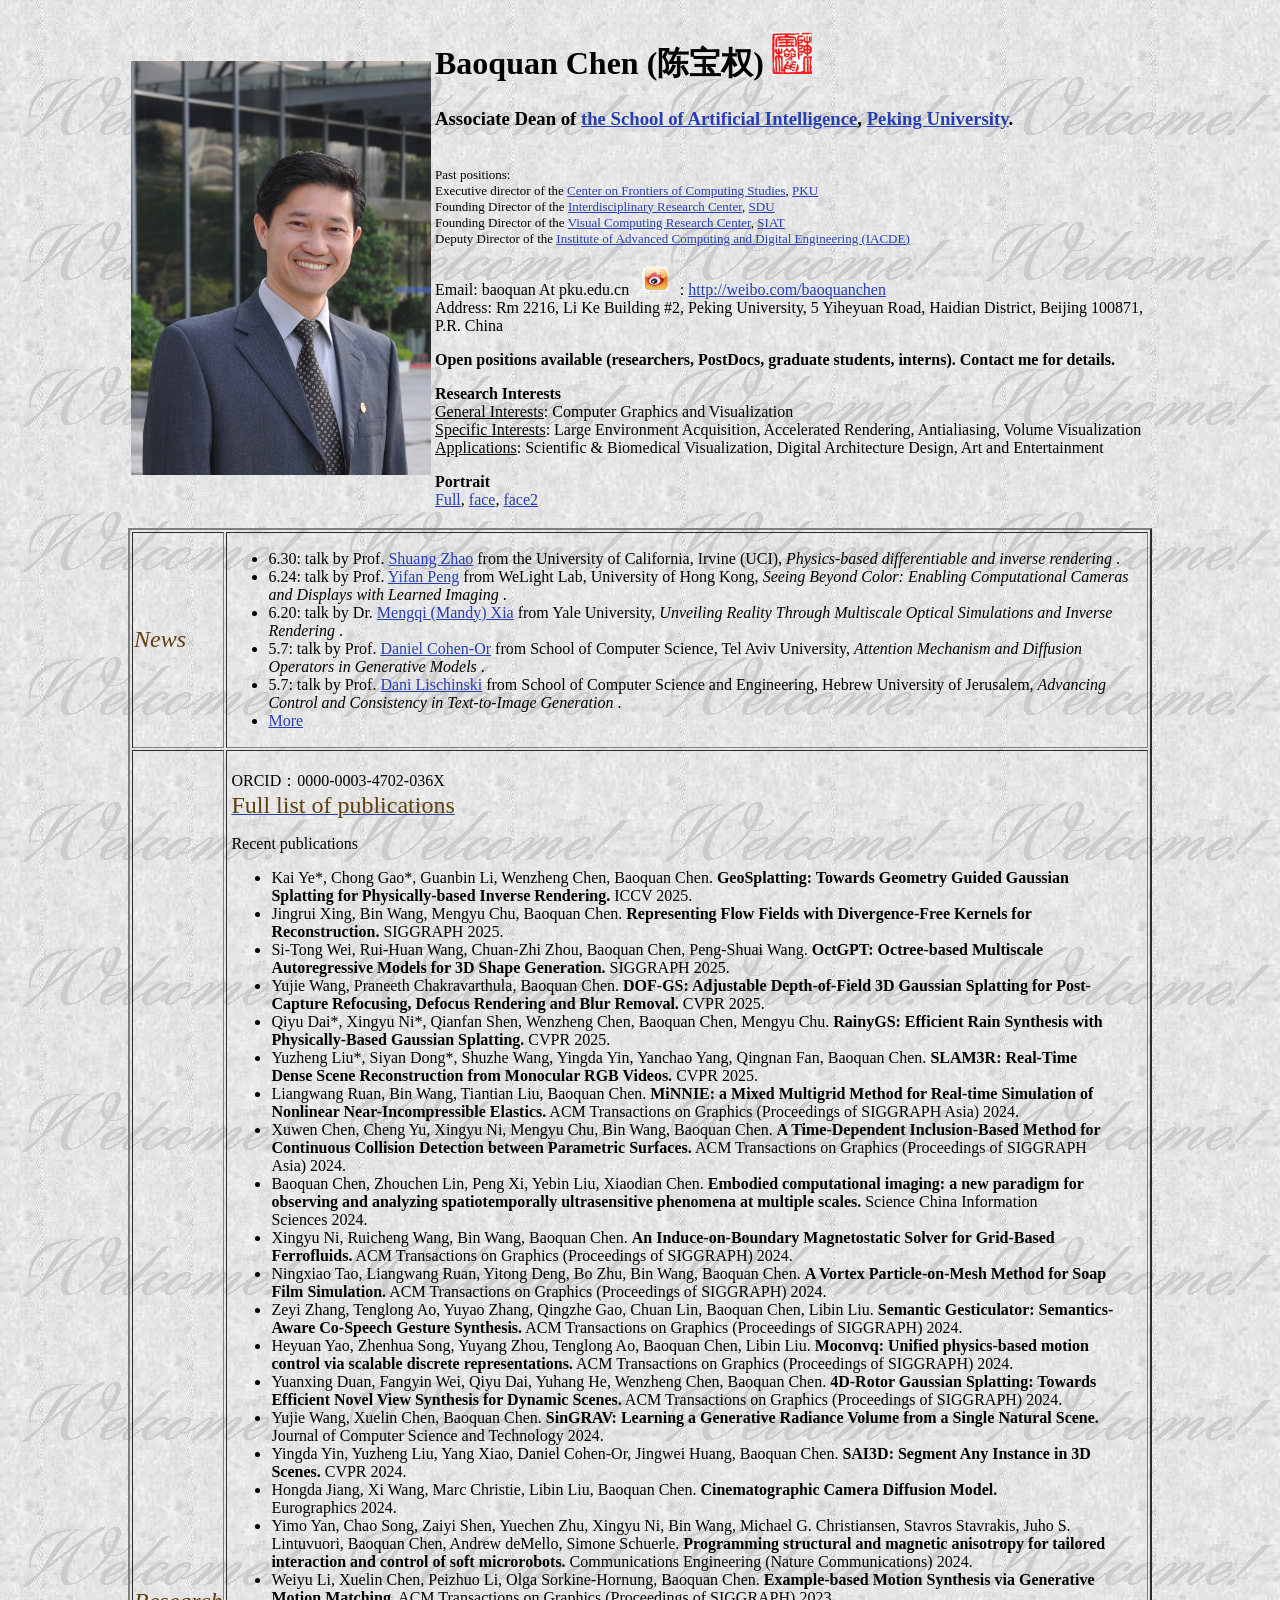
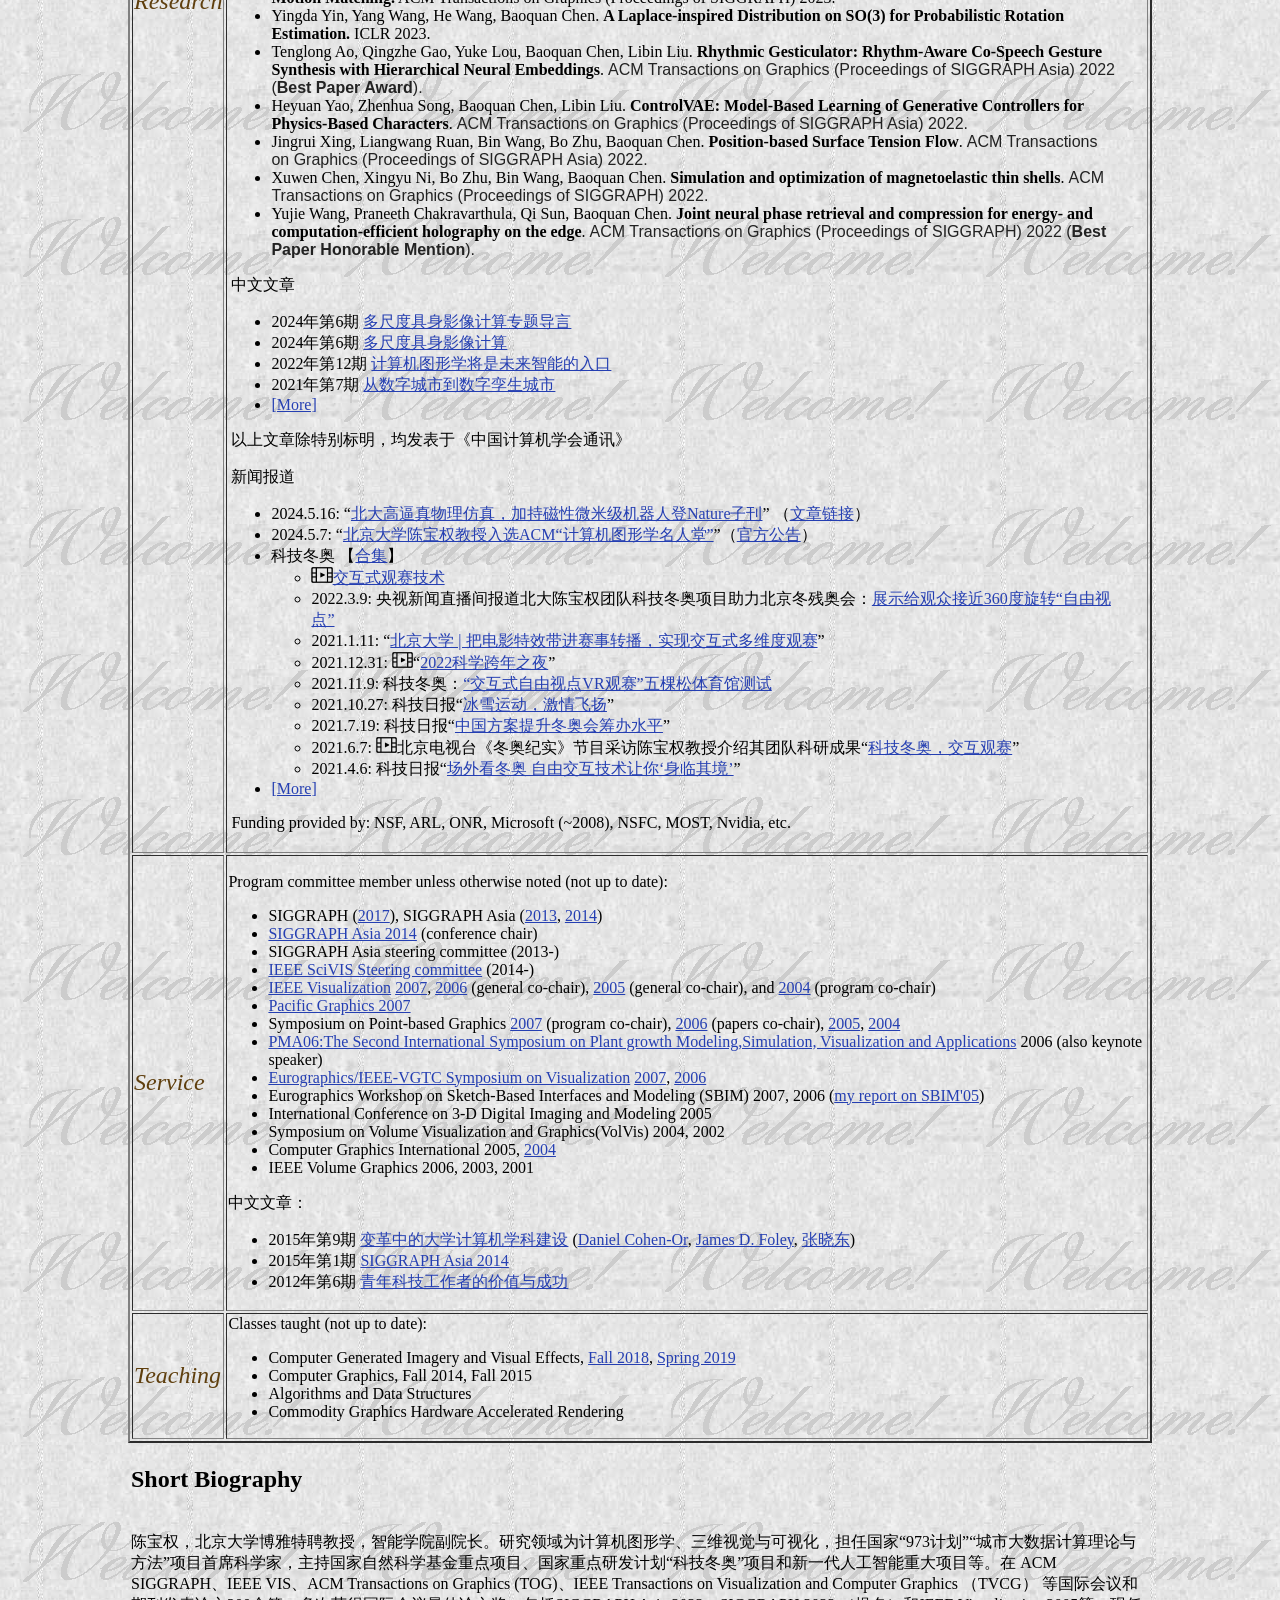
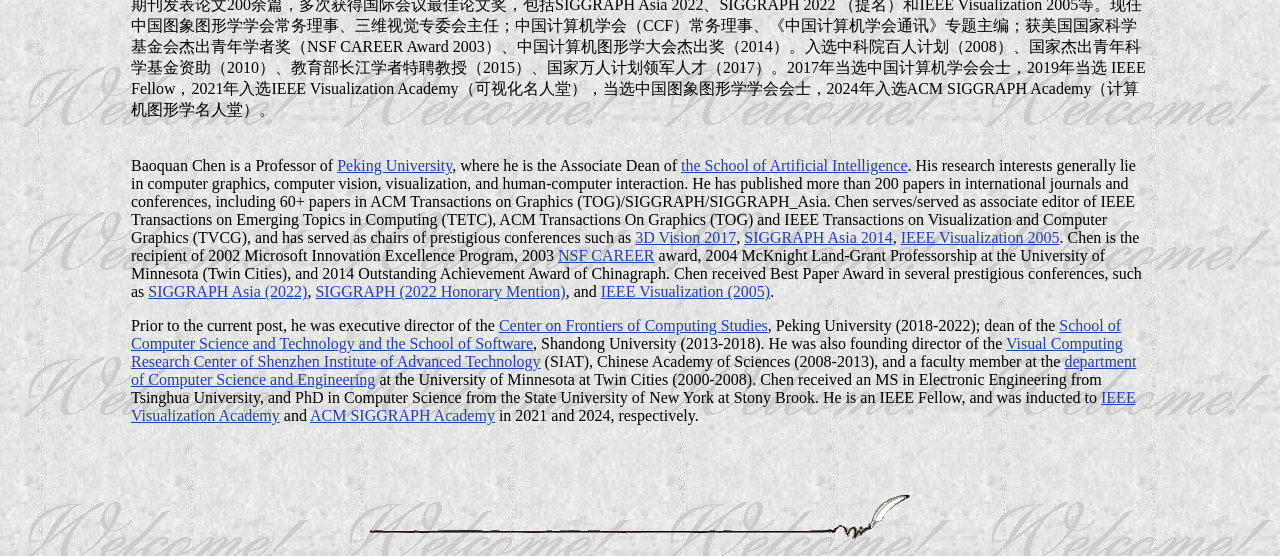
==== commit 4d2ac39c: "update pubs" ====
--- a/index.html
+++ b/index.html
@@ -268,6 +268,10 @@
       </p><p>Recent publications</p>
 
 <ul>
+  <li>Kai Ye*, Chong Gao*, Guanbin Li, Wenzheng Chen, Baoquan Chen. <strong>GeoSplatting: Towards Geometry Guided Gaussian Splatting for Physically-based Inverse Rendering.</strong> ICCV&nbsp;2025.</li>
+  <li>Jingrui Xing, Bin Wang, Mengyu Chu, Baoquan Chen. <strong>Representing Flow Fields with Divergence-Free Kernels for Reconstruction.</strong> SIGGRAPH&nbsp;2025.</li>
+  <li>Si-Tong Wei, Rui-Huan Wang, Chuan-Zhi Zhou, Baoquan Chen, Peng-Shuai Wang. <strong>OctGPT: Octree-based Multiscale Autoregressive Models for 3D Shape Generation.</strong> SIGGRAPH&nbsp;2025.</li>
+  <li>Yujie Wang, Praneeth Chakravarthula, Baoquan Chen. <strong>DOF-GS: Adjustable Depth-of-Field 3D Gaussian Splatting for Post-Capture Refocusing, Defocus Rendering and Blur Removal.</strong> CVPR&nbsp;2025.</li>
   <li>Qiyu Dai*, Xingyu Ni*, Qianfan Shen, Wenzheng Chen, Baoquan Chen, Mengyu Chu. <strong>RainyGS: Efficient Rain Synthesis with Physically-Based Gaussian Splatting.</strong> CVPR&nbsp;2025.</li>
   <li>Yuzheng Liu*, Siyan Dong*, Shuzhe Wang, Yingda Yin, Yanchao Yang, Qingnan Fan, Baoquan Chen. <strong>SLAM3R: Real-Time Dense Scene Reconstruction from Monocular RGB Videos.</strong> CVPR&nbsp;2025.</li>
   <li>Liangwang Ruan, Bin Wang, Tiantian Liu, Baoquan Chen. <strong>MiNNIE: a Mixed Multigrid Method for Real-time Simulation of Nonlinear Near-Incompressible Elastics.</strong> ACM Transactions on Graphics (Proceedings of SIGGRAPH Asia)&nbsp;2024.</li>
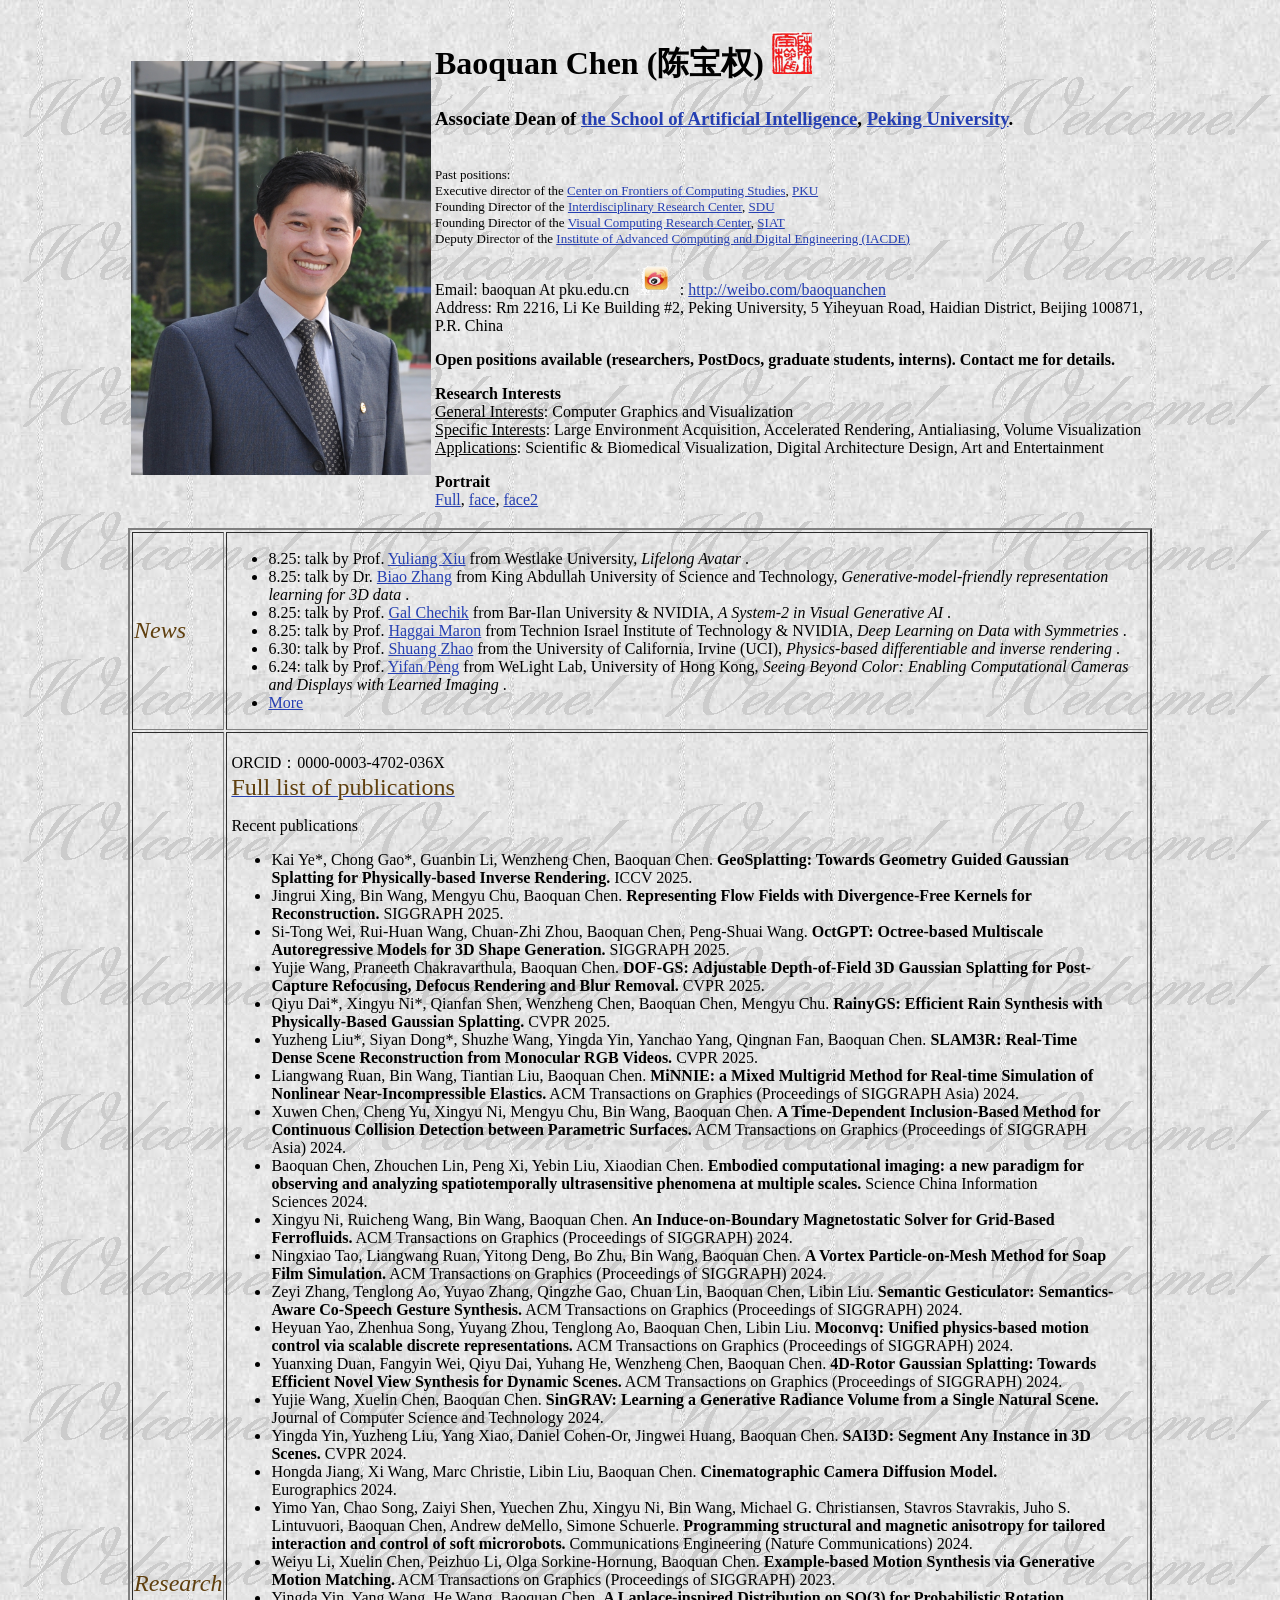
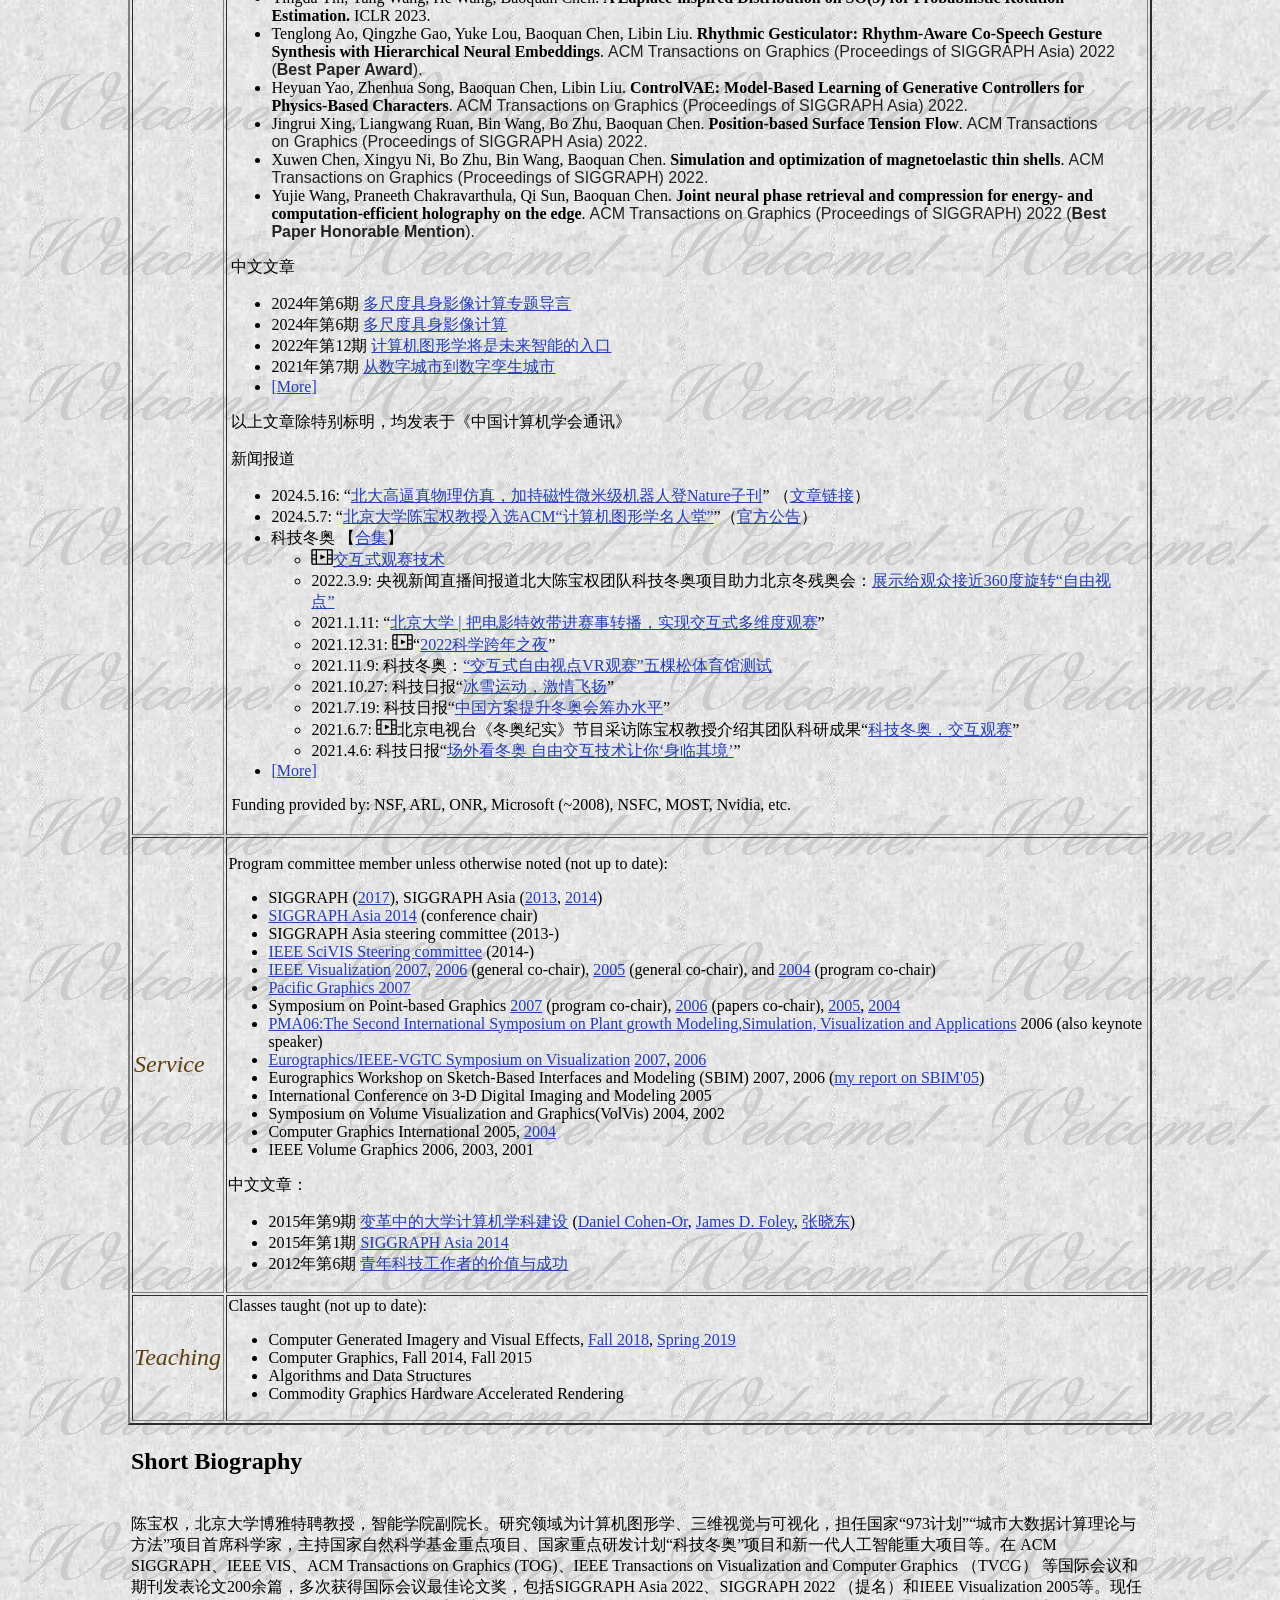
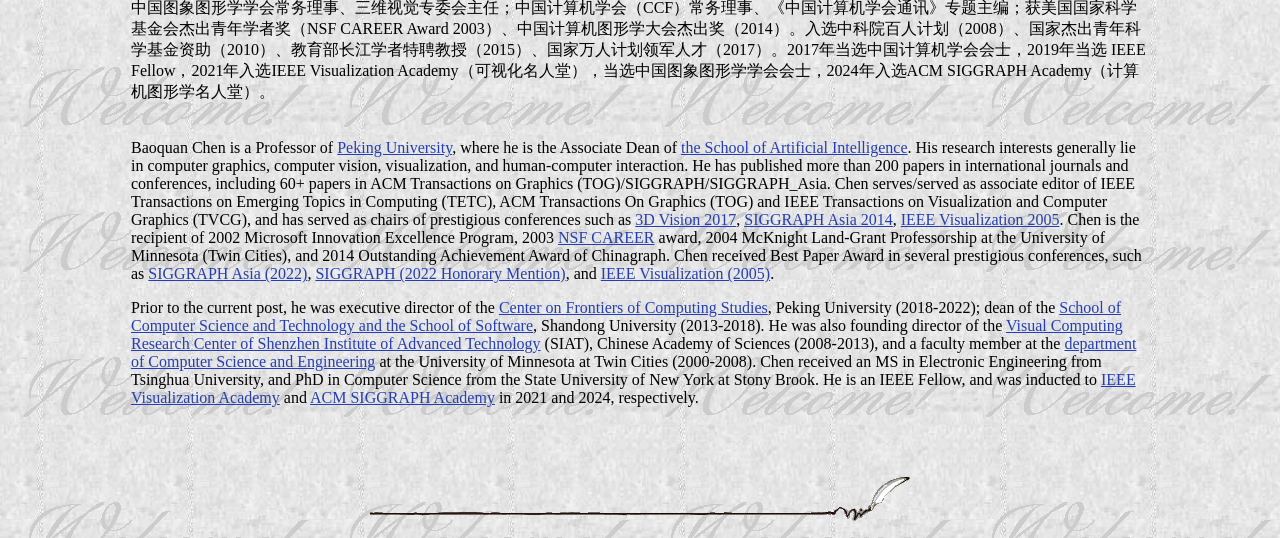
==== commit ce8aacb1: "update news" ====
--- a/index.html
+++ b/index.html
@@ -121,16 +121,24 @@
 
       <td>
         <ul>
+          <li><span style="color: rgb(0, 0, 0); font-family: &quot;Microsoft YaHei&quot;; font-size: medium;">8.25: talk by Prof. </span><a href="https://xiuyuliang.cn/" style="font-family: &quot;Microsoft YaHei&quot;; font-size: medium;">Yuliang Xiu</a><span style="color: rgb(0, 0, 0); font-family: &quot;Microsoft YaHei&quot;; font-size: medium;">&nbsp;from Westlake University,&nbsp;<i>Lifelong Avatar
+          </i>.</span></li>
+          <li><span style="color: rgb(0, 0, 0); font-family: &quot;Microsoft YaHei&quot;; font-size: medium;">8.25: talk by Dr. </span><a href="https://1zb.github.io/" style="font-family: &quot;Microsoft YaHei&quot;; font-size: medium;">Biao Zhang</a><span style="color: rgb(0, 0, 0); font-family: &quot;Microsoft YaHei&quot;; font-size: medium;">&nbsp;from King Abdullah University of Science and Technology,&nbsp;<i>Generative-model-friendly representation learning for 3D data
+          </i>.</span></li>
+          <li><span style="color: rgb(0, 0, 0); font-family: &quot;Microsoft YaHei&quot;; font-size: medium;">8.25: talk by Prof. </span><a href="https://research.nvidia.com/person/gal-chechik/" style="font-family: &quot;Microsoft YaHei&quot;; font-size: medium;">Gal Chechik</a><span style="color: rgb(0, 0, 0); font-family: &quot;Microsoft YaHei&quot;; font-size: medium;">&nbsp;from Bar-Ilan University &amp; NVIDIA,&nbsp;<i>A System-2 in Visual Generative AI
+          </i>.</span></li>
+          <li><span style="color: rgb(0, 0, 0); font-family: &quot;Microsoft YaHei&quot;; font-size: medium;">8.25: talk by Prof. </span><a href="https://haggaim.github.io/" style="font-family: &quot;Microsoft YaHei&quot;; font-size: medium;">Haggai Maron</a><span style="color: rgb(0, 0, 0); font-family: &quot;Microsoft YaHei&quot;; font-size: medium;">&nbsp;from Technion Israel Institute of Technology &amp; NVIDIA,&nbsp;<i>Deep Learning on Data with Symmetries
+          </i>.</span></li>
           <li><span style="color: rgb(0, 0, 0); font-family: &quot;Microsoft YaHei&quot;; font-size: medium;">6.30: talk by Prof. </span><a href="https://shuangz.com/" style="font-family: &quot;Microsoft YaHei&quot;; font-size: medium;">Shuang Zhao</a><span style="color: rgb(0, 0, 0); font-family: &quot;Microsoft YaHei&quot;; font-size: medium;">&nbsp;from the University of California, Irvine (UCI),&nbsp;<i>Physics-based differentiable and inverse rendering
           </i>.</span></li>
           <li><span style="color: rgb(0, 0, 0); font-family: &quot;Microsoft YaHei&quot;; font-size: medium;">6.24: talk by Prof. </span><a href="https://www.eee.hku.hk/~evanpeng/" style="font-family: &quot;Microsoft YaHei&quot;; font-size: medium;">Yifan Peng</a><span style="color: rgb(0, 0, 0); font-family: &quot;Microsoft YaHei&quot;; font-size: medium;">&nbsp;from WeLight Lab, University of Hong Kong,&nbsp;<i>Seeing Beyond Color: Enabling Computational Cameras and Displays with Learned Imaging
           </i>.</span></li>
-          <li><span style="color: rgb(0, 0, 0); font-family: &quot;Microsoft YaHei&quot;; font-size: medium;">6.20: talk by Dr. </span><a href="https://mandyxmq.github.io/" style="font-family: &quot;Microsoft YaHei&quot;; font-size: medium;">Mengqi (Mandy) Xia</a><span style="color: rgb(0, 0, 0); font-family: &quot;Microsoft YaHei&quot;; font-size: medium;">&nbsp;from Yale University,&nbsp;<i>Unveiling Reality Through Multiscale Optical Simulations and Inverse Rendering
+          <!-- <li><span style="color: rgb(0, 0, 0); font-family: &quot;Microsoft YaHei&quot;; font-size: medium;">6.20: talk by Dr. </span><a href="https://mandyxmq.github.io/" style="font-family: &quot;Microsoft YaHei&quot;; font-size: medium;">Mengqi (Mandy) Xia</a><span style="color: rgb(0, 0, 0); font-family: &quot;Microsoft YaHei&quot;; font-size: medium;">&nbsp;from Yale University,&nbsp;<i>Unveiling Reality Through Multiscale Optical Simulations and Inverse Rendering
           </i>.</span></li>
           <li><span style="color: rgb(0, 0, 0); font-family: &quot;Microsoft YaHei&quot;; font-size: medium;">5.7: talk by Prof. </span><a href="https://danielcohenor.com/" style="font-family: &quot;Microsoft YaHei&quot;; font-size: medium;">Daniel Cohen-Or</a><span style="color: rgb(0, 0, 0); font-family: &quot;Microsoft YaHei&quot;; font-size: medium;">&nbsp;from School of Computer Science, Tel Aviv University,&nbsp;<i>Attention Mechanism and Diffusion Operators in Generative Models
           </i>.</span></li>
           <li><span style="color: rgb(0, 0, 0); font-family: &quot;Microsoft YaHei&quot;; font-size: medium;">5.7: talk by Prof. </span><a href="https://www.cs.huji.ac.il/~danix/" style="font-family: &quot;Microsoft YaHei&quot;; font-size: medium;">Dani Lischinski</a><span style="color: rgb(0, 0, 0); font-family: &quot;Microsoft YaHei&quot;; font-size: medium;">&nbsp;from School of Computer Science and Engineering, Hebrew University of Jerusalem,&nbsp;<i>Advancing Control and Consistency in Text-to-Image Generation
-          </i>.</span></li>
+          </i>.</span></li> -->
           <!-- <li><span style="color: rgb(0, 0, 0); font-family: &quot;Microsoft YaHei&quot;; font-size: medium;">3.25: talk by </span><a href="https://jytime.github.io/" style="font-family: &quot;Microsoft YaHei&quot;; font-size: medium;">Jianyuan Wang</a><span style="color: rgb(0, 0, 0); font-family: &quot;Microsoft YaHei&quot;; font-size: medium;">&nbsp;from Visual Geometry Group (VGG), University of Oxford,&nbsp;<i>VGGT: Visual Geometry Grounded Transformer
           </i>.</span></li>
           <li><span style="color: rgb(0, 0, 0); font-family: &quot;Microsoft YaHei&quot;; font-size: medium;">3.14: talk by Prof. </span><a href="https://yanchaoyang.github.io/" style="font-family: &quot;Microsoft YaHei&quot;; font-size: medium;">Yanchao Yang</a><span style="color: rgb(0, 0, 0); font-family: &quot;Microsoft YaHei&quot;; font-size: medium;">&nbsp;from Electrical and Computer Engineering and the Institute of Data Science, the University of Hong Kong,&nbsp;<i>InfoBodied AI: Learning Mutual Information for Embodied AI
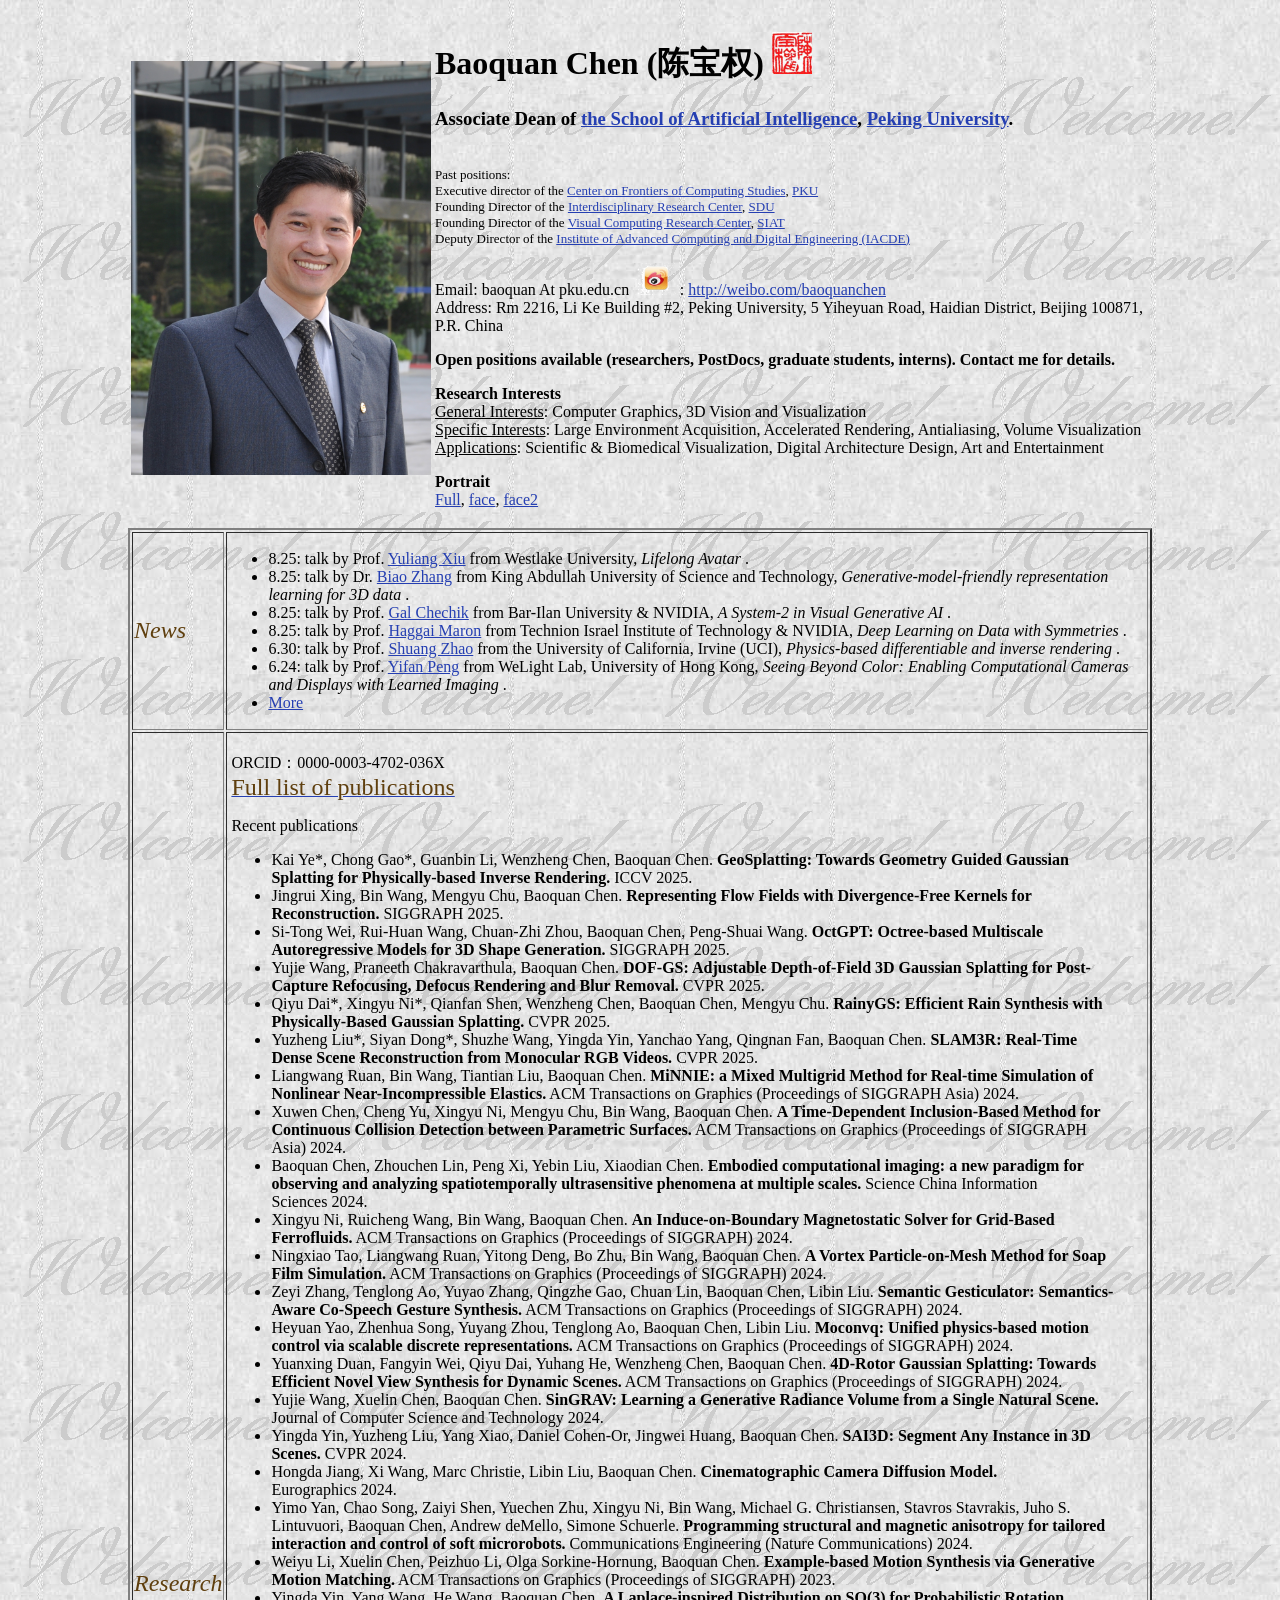
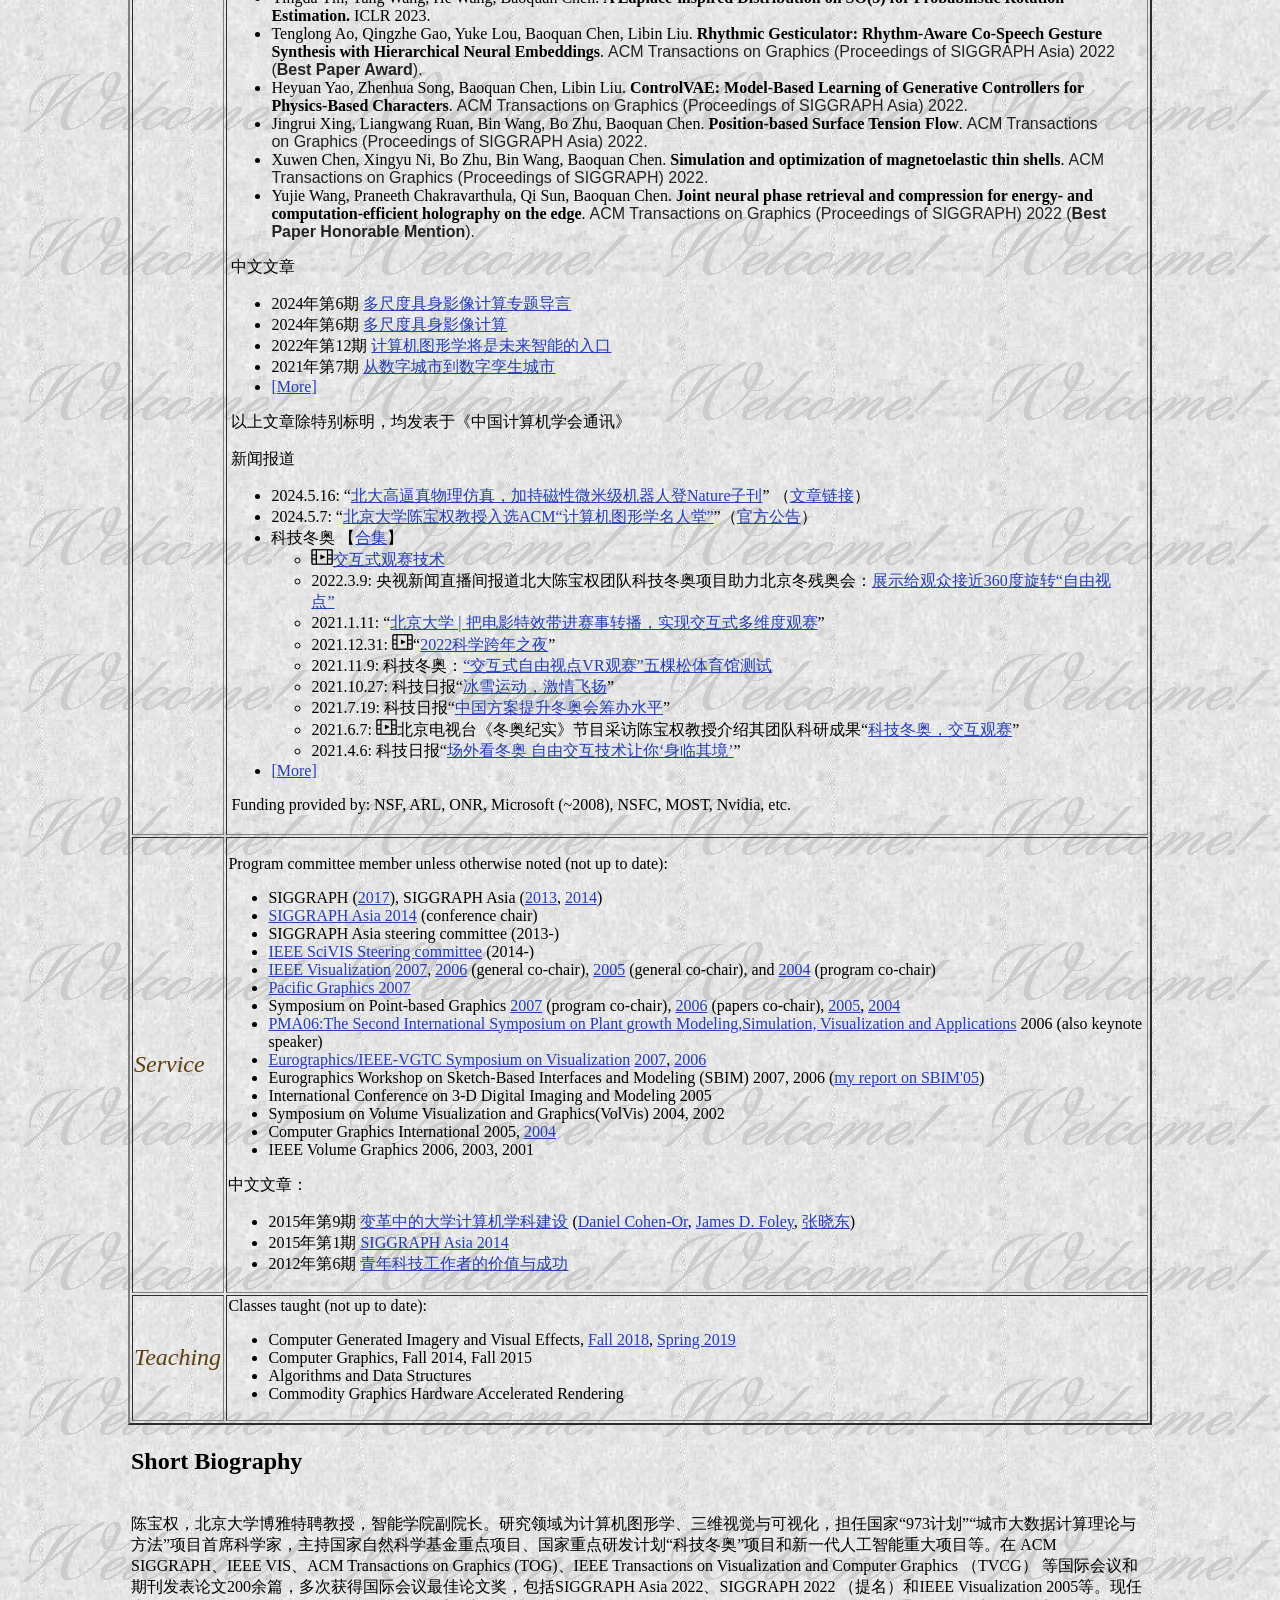
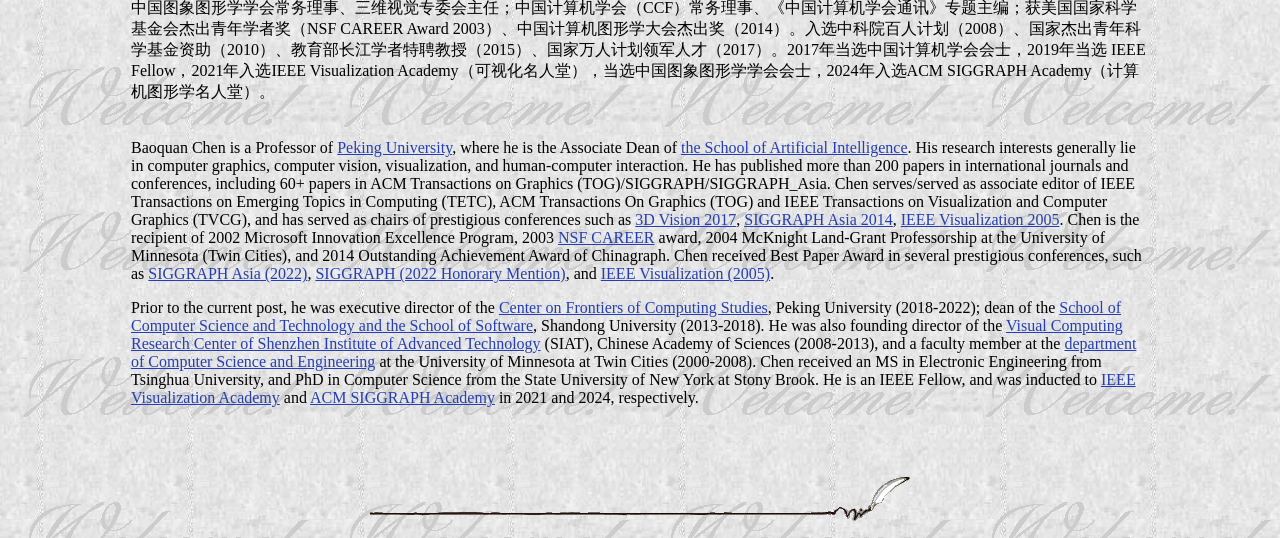
==== commit 635a7d27: "update interests" ====
--- a/index.html
+++ b/index.html
@@ -75,7 +75,7 @@
 <p><b>Open positions available (researchers, PostDocs, graduate students, interns). Contact me for details.</b></p>
 
 <p><b>Research Interests</b><br>
-<u>General Interests</u>: Computer Graphics and Visualization<br>
+<u>General Interests</u>: Computer Graphics, 3D Vision and Visualization<br>
 <u>Specific Interests</u>: Large Environment Acquisition, Accelerated Rendering, Antialiasing, Volume Visualization<br>
 <u>Applications</u>: Scientific &amp; Biomedical Visualization, Digital Architecture Design, Art and Entertainment</p>
 
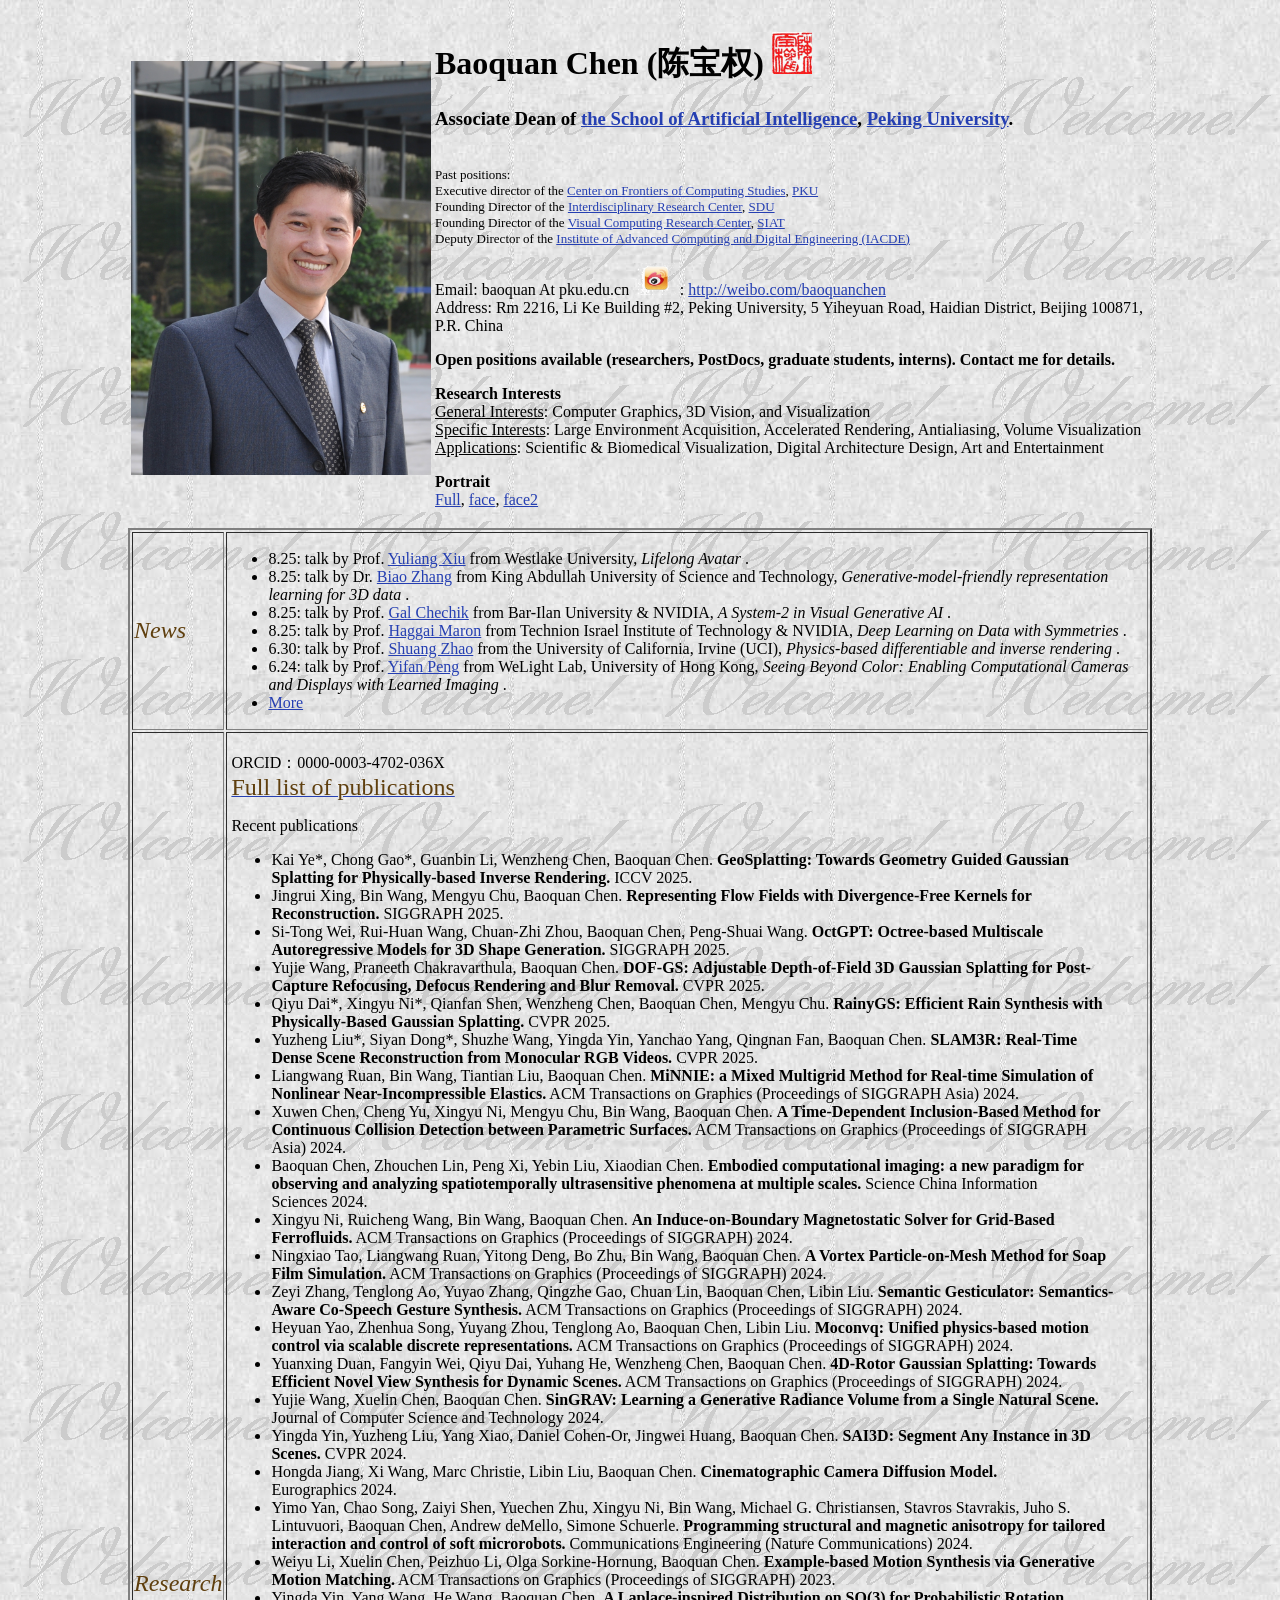
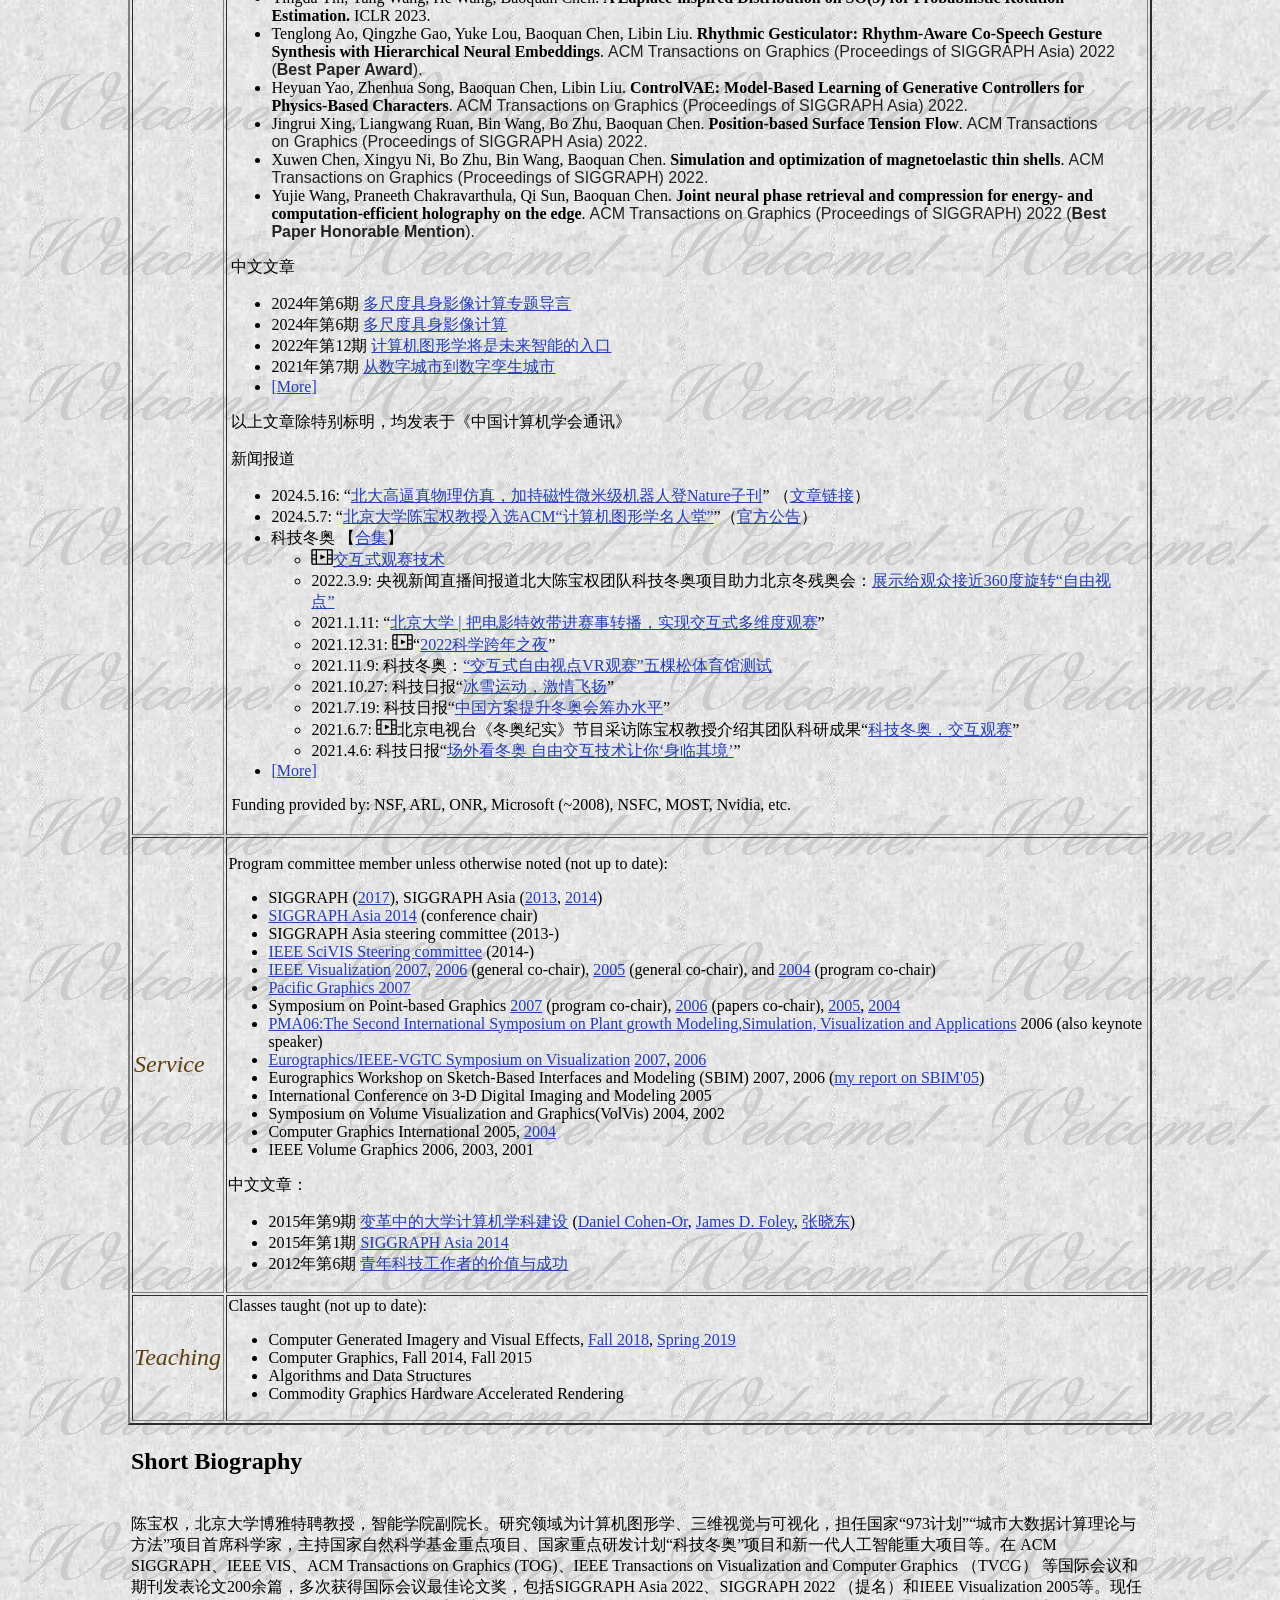
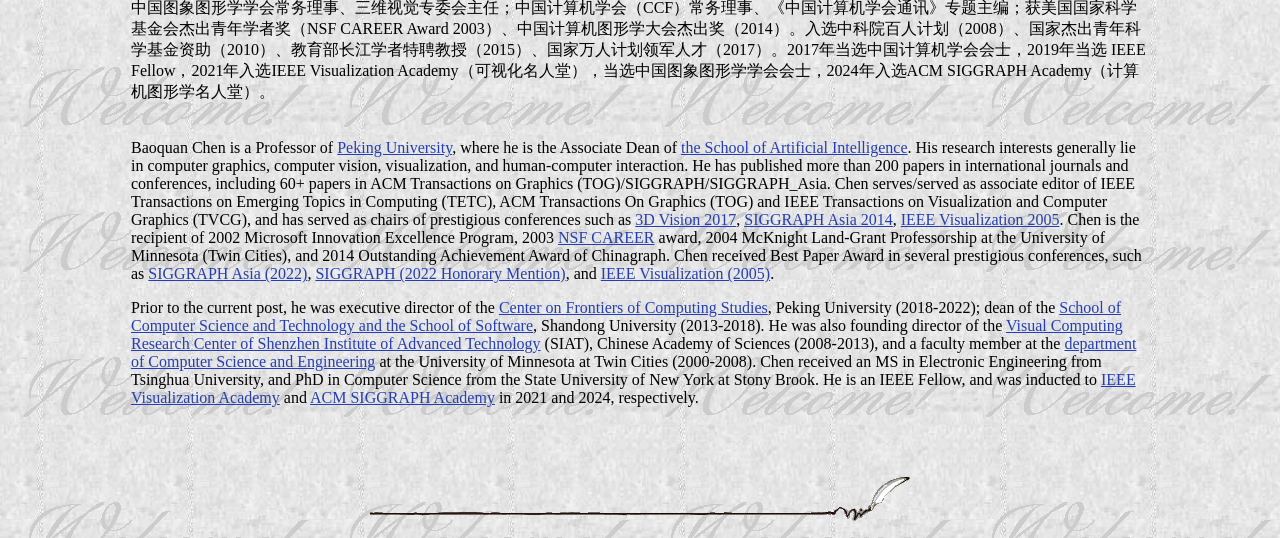
==== commit 82a584db: "fix" ====
--- a/index.html
+++ b/index.html
@@ -75,7 +75,7 @@
 <p><b>Open positions available (researchers, PostDocs, graduate students, interns). Contact me for details.</b></p>
 
 <p><b>Research Interests</b><br>
-<u>General Interests</u>: Computer Graphics, 3D Vision and Visualization<br>
+<u>General Interests</u>: Computer Graphics, 3D Vision, and Visualization<br>
 <u>Specific Interests</u>: Large Environment Acquisition, Accelerated Rendering, Antialiasing, Volume Visualization<br>
 <u>Applications</u>: Scientific &amp; Biomedical Visualization, Digital Architecture Design, Art and Entertainment</p>
 
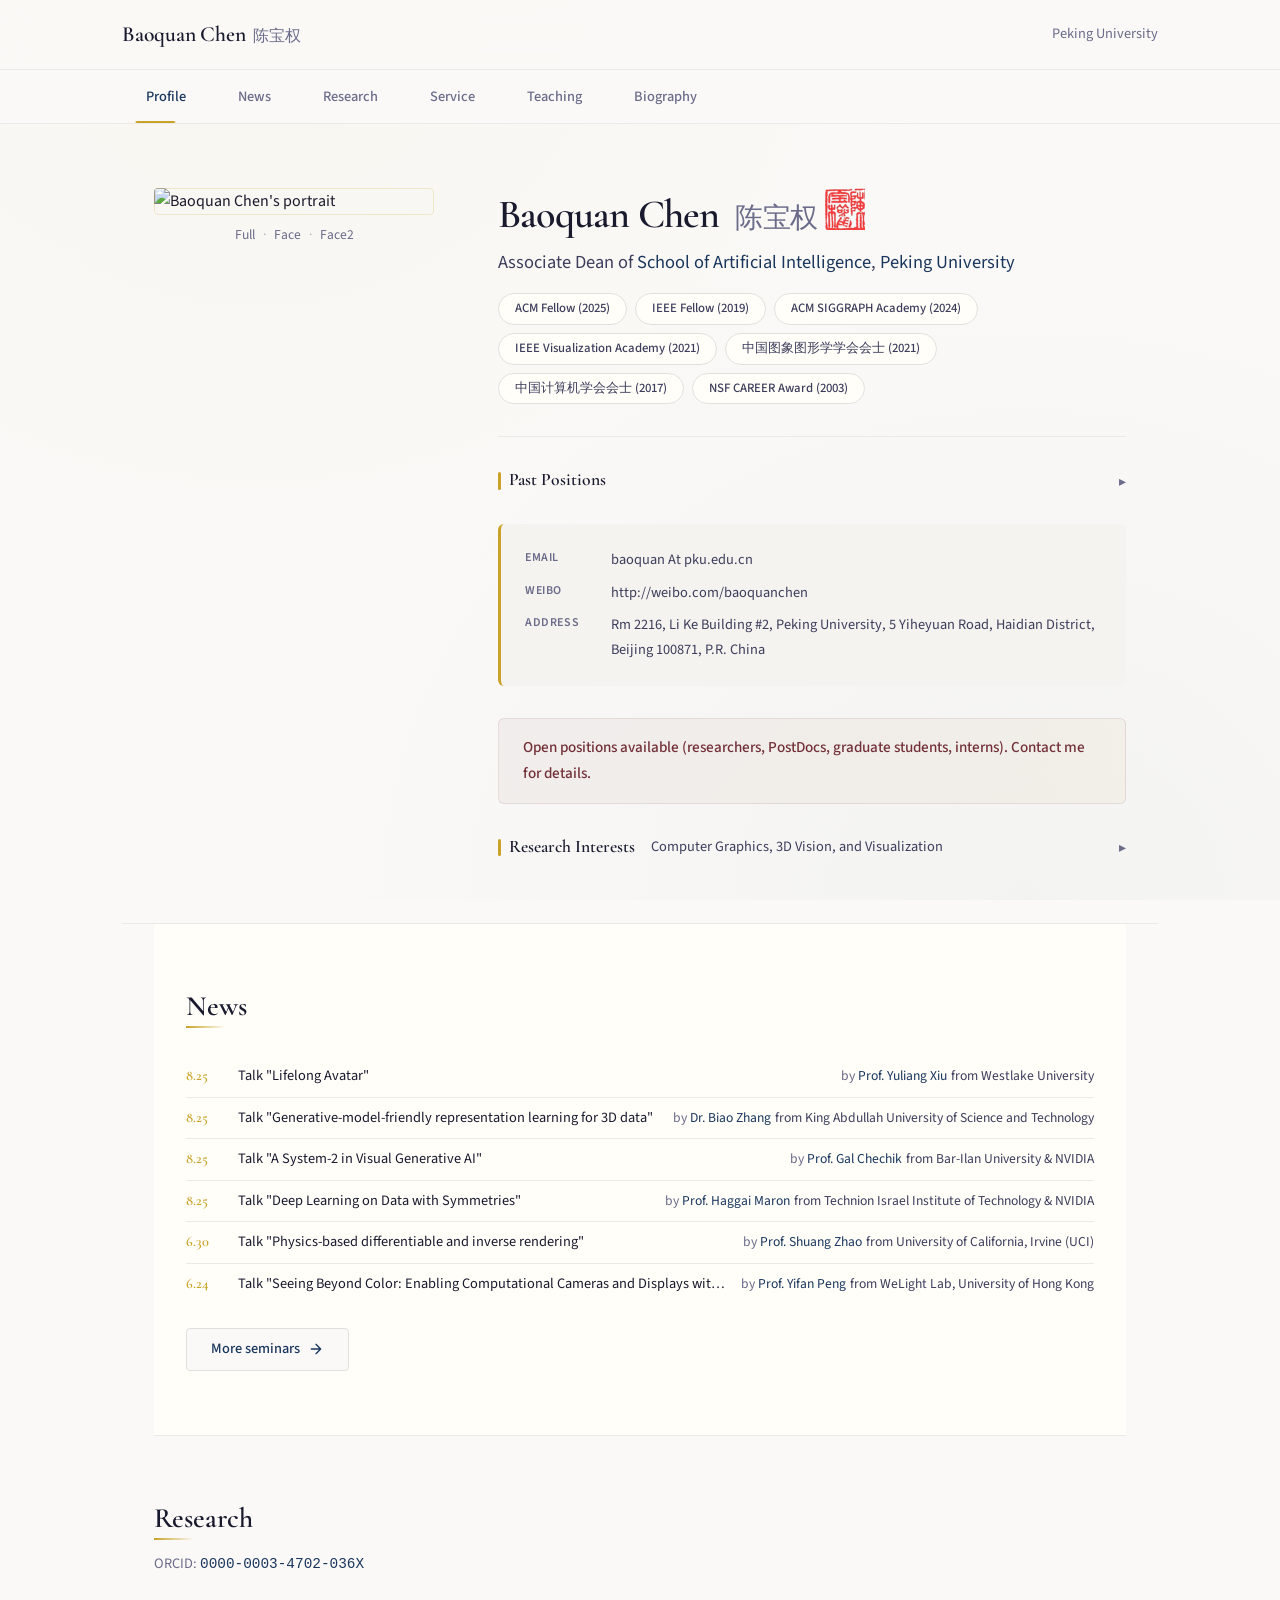
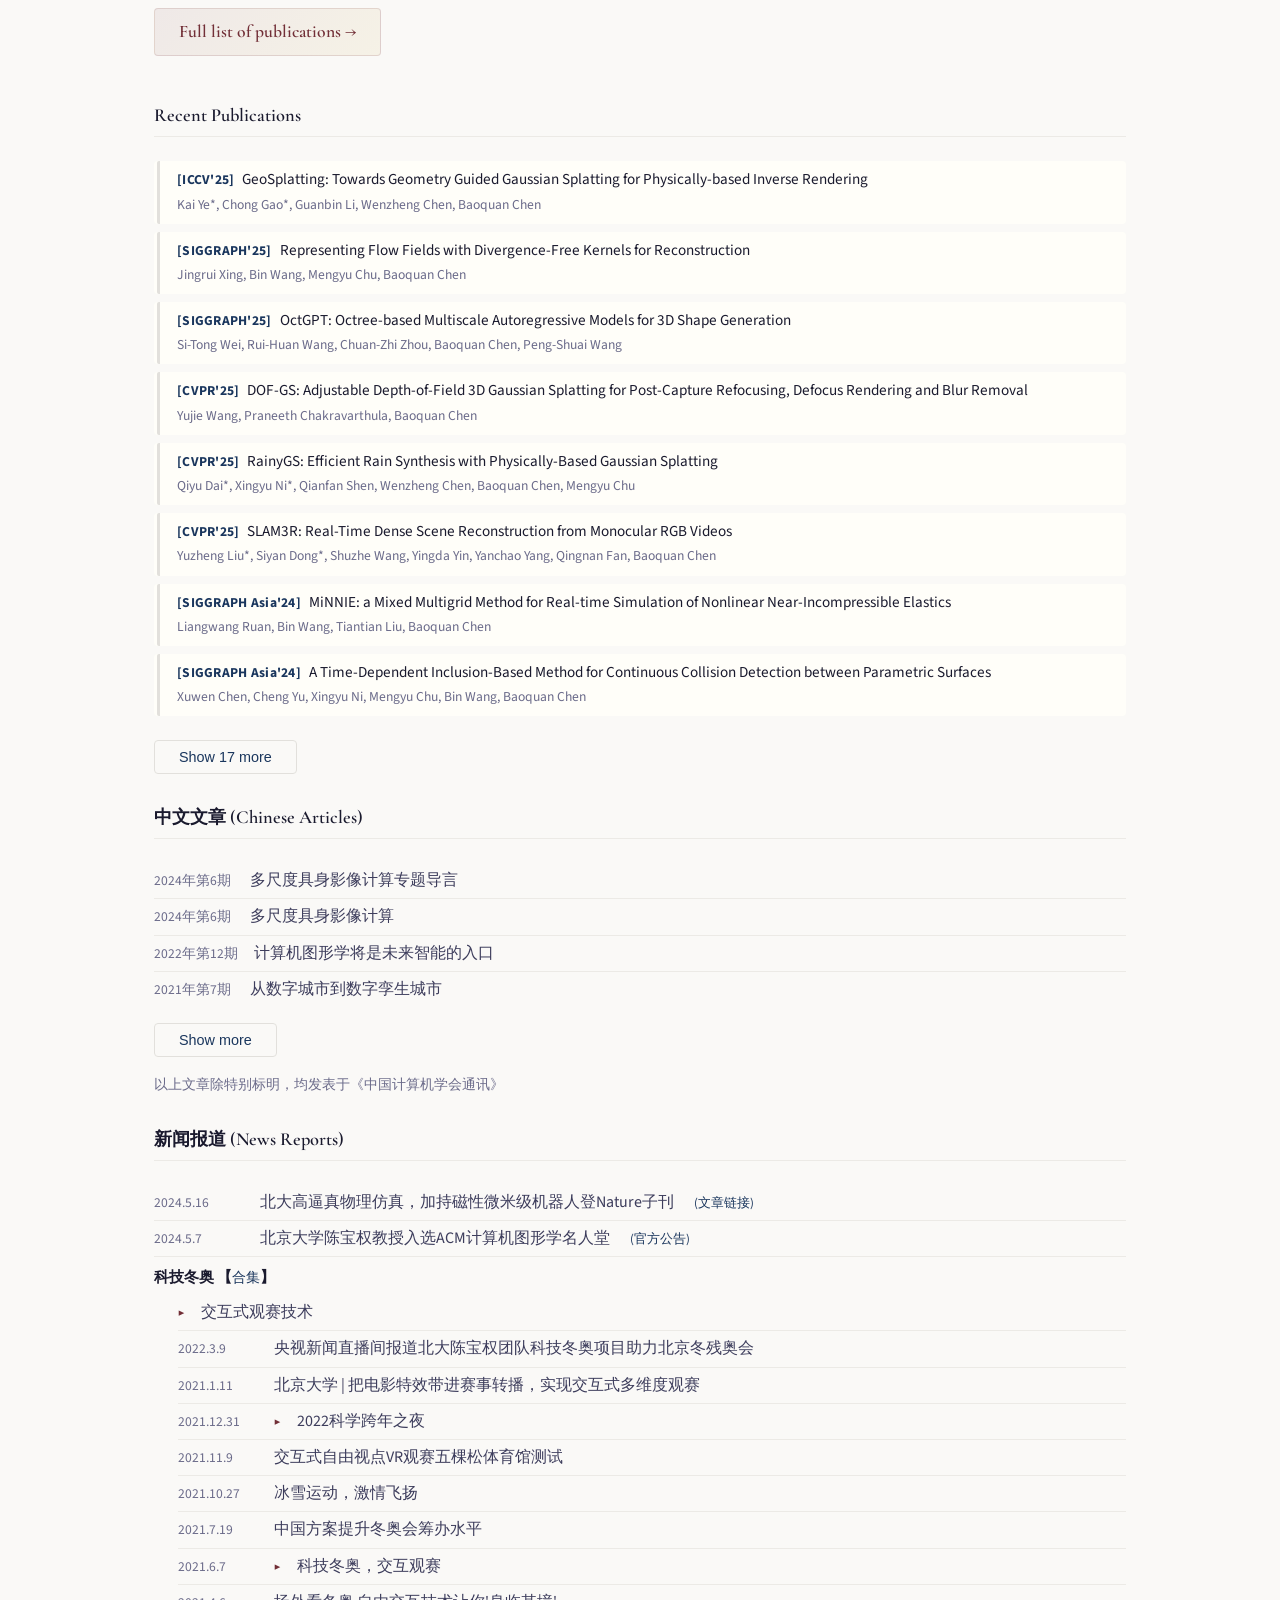
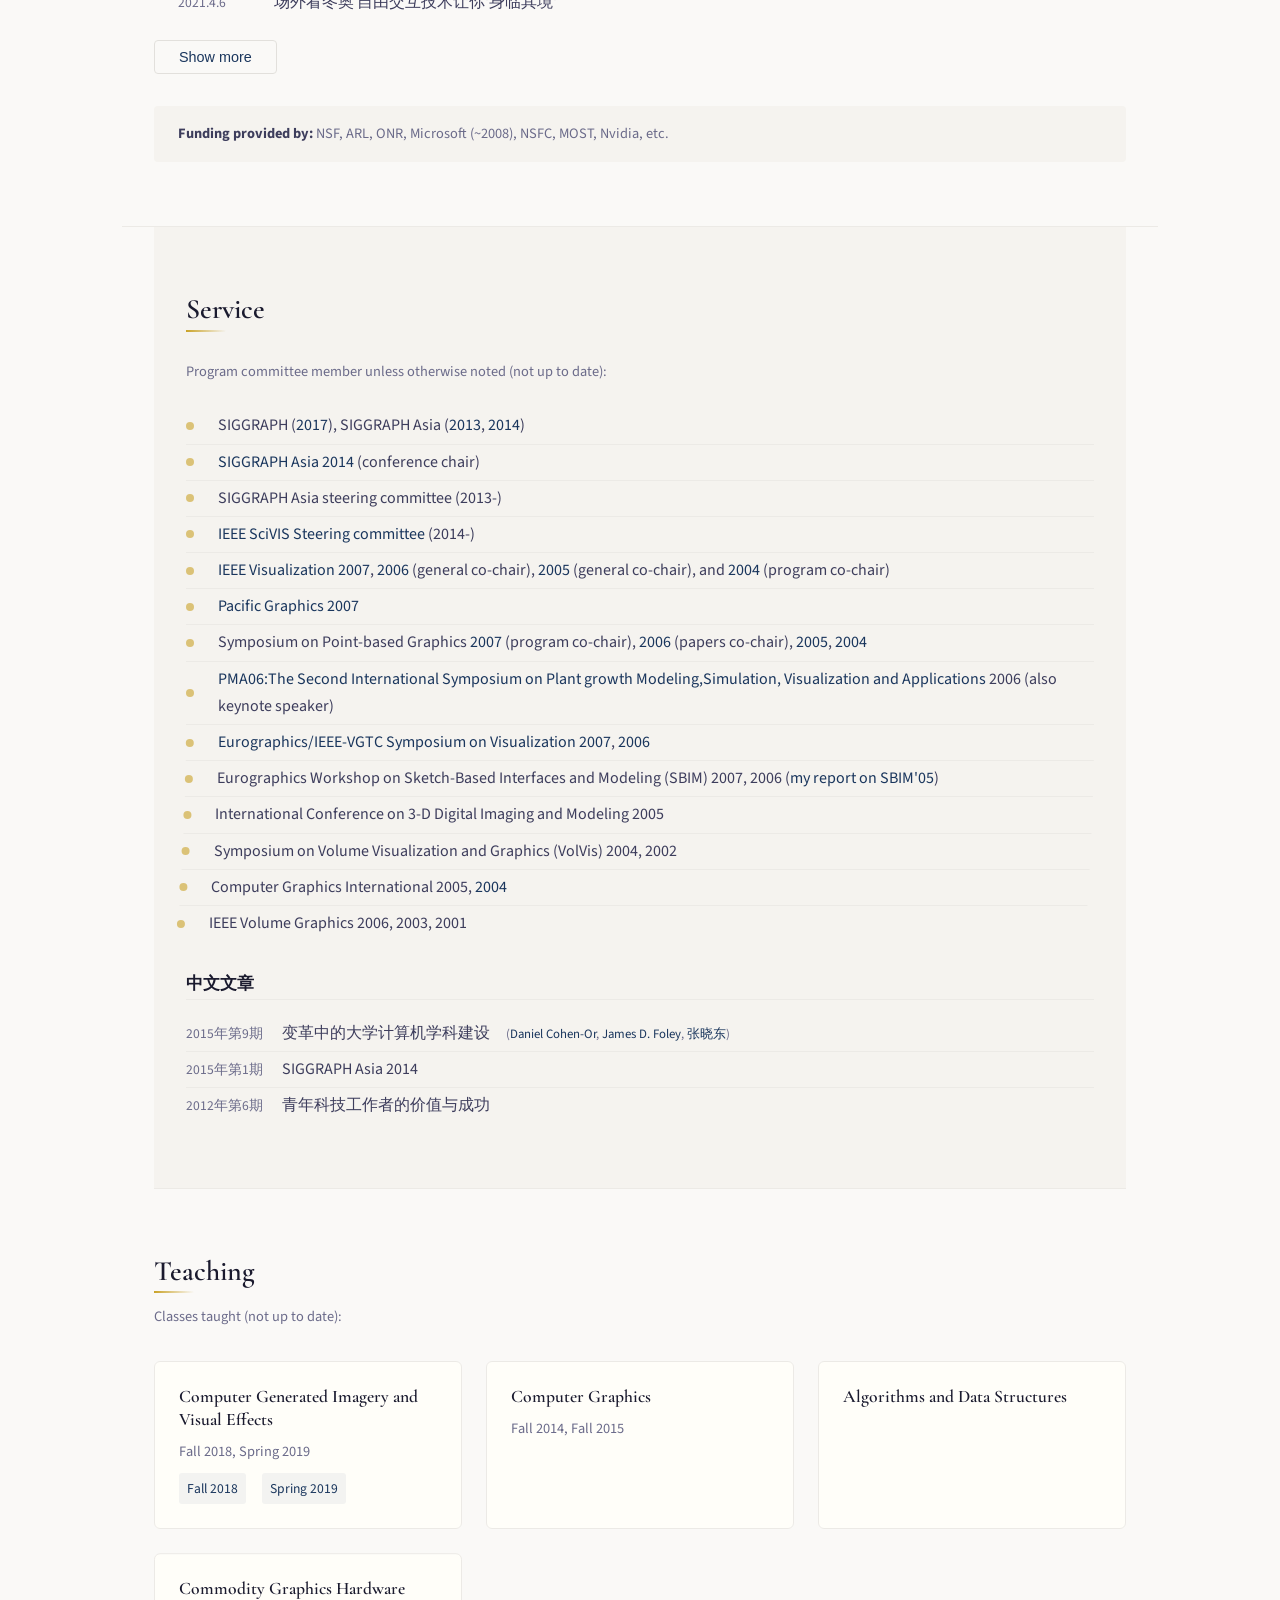
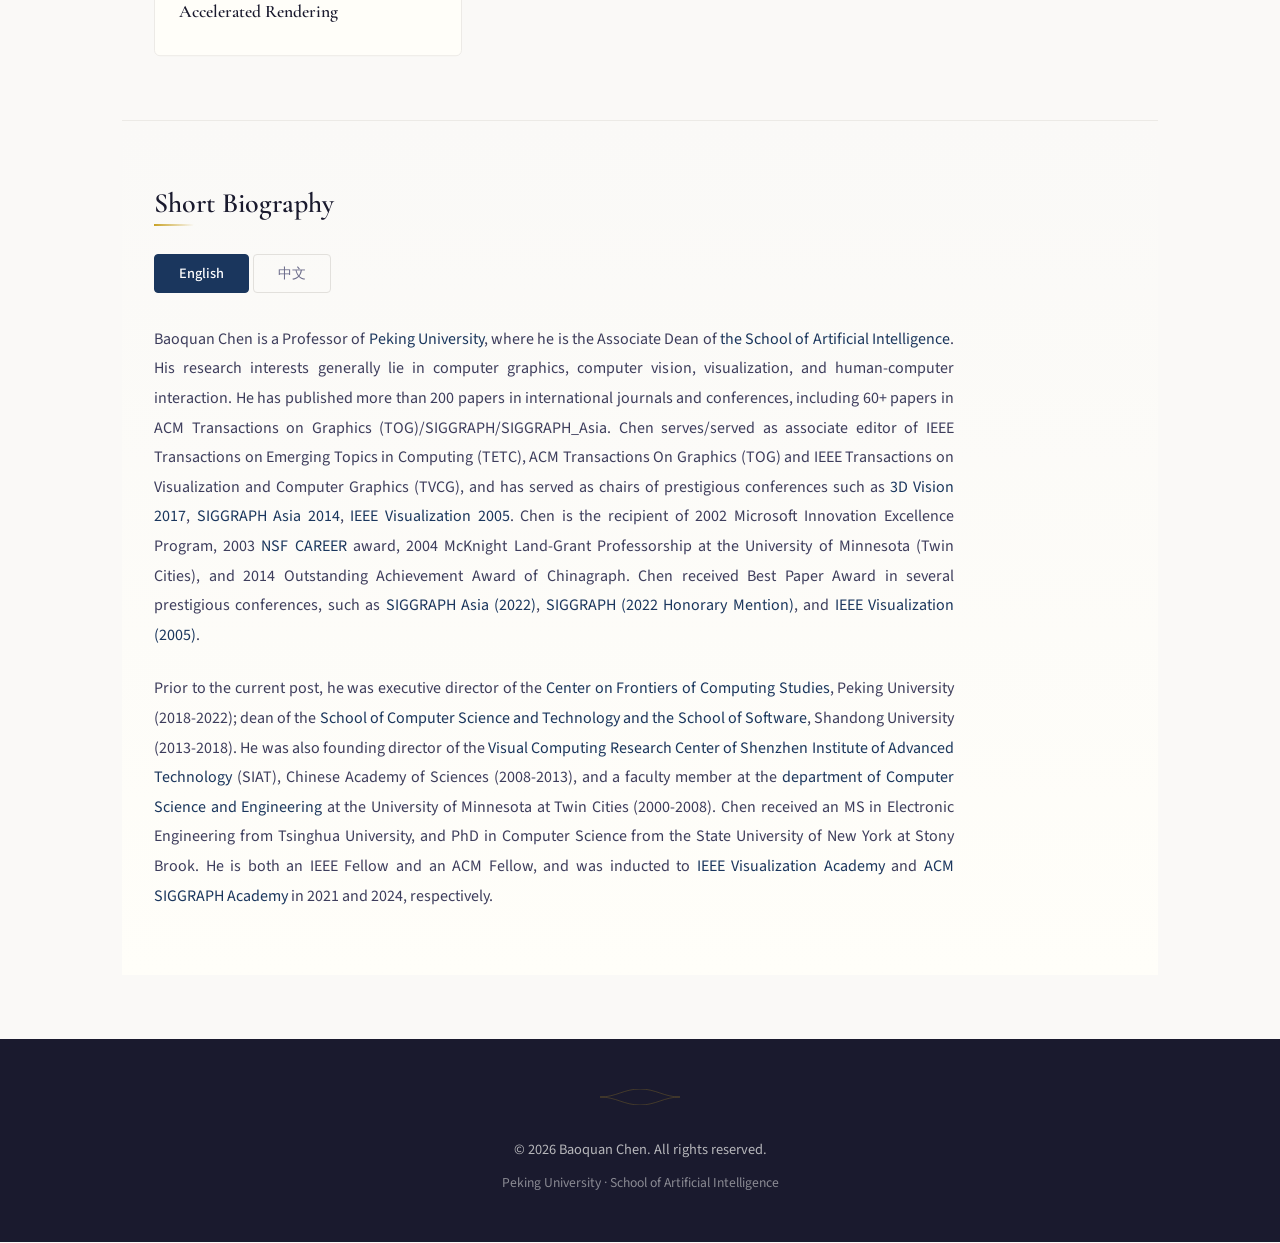
==== commit 5cb590fd: "update" ====
--- a/index.html
+++ b/index.html
@@ -1,506 +1,28 @@
-<!DOCTYPE html PUBLIC "-//W3C//DTD HTML 4.01 Transitional//EN" "http://www.w3.org/TR/html4/loose.dtd">
-<!-- saved from url=(0031)http://cfcs.pku.edu.cn/baoquan/ -->
-<html><head>
-  <!-- Google tag (gtag.js) -->
-  <script async src="https://www.googletagmanager.com/gtag/js?id=G-JN0ZL4NGD9"></script>
-  <script>
-    window.dataLayer = window.dataLayer || [];
-    function gtag(){dataLayer.push(arguments);}
-    gtag('js', new Date());
-  
-    gtag('config', 'G-JN0ZL4NGD9');
-  </script>
-  <meta http-equiv="Content-Type" content="text/html; charset=UTF-8">
-  <meta name="generator" content="HTML Tidy for Linux (vers 25 March 2009), see www.w3.org">
-  
-  <meta name="author" content="Baoquan Chen">
-  <meta name="description" content="Baoquan&#39;s Homepage">
-  <meta name="robots" content="index, follow, noarchive">
-  <meta name="googlebot" content="noarchive">
-  <style type="text/css">
-A.applink:hover {border: 2px dotted #DCE6F4;padding:2px;background-color:#ffff00;color:green;text-decoration:none}
-        A.applink       {border: 2px dotted #DCE6F4;padding:2px;color:#2F5BFF;background:transparent;text-decoration:none}
-        A.info          {color:#2F5BFF;background:transparent;text-decoration:none}
-        A.info:hover    {color:green;background:transparent;text-decoration:underline}
-  </style>
-
-  <title>Baoquan Chen (陈宝权), Peking University</title>
-    <script type="text/javascript" async="" src="./figure/ga.js.下载"></script><script type="text/javascript" async="" src="./figure/ga.js(1).下载"></script><script type="text/javascript">
-
-  var _gaq = _gaq || [];
-  _gaq.push(['_setAccount', 'UA-32399596-1']);
-  _gaq.push(['_trackPageview']);
-
-  (function() {
-    var ga = document.createElement('script'); ga.type = 'text/javascript'; ga.async = true;
-    ga.src = ('https:' == document.location.protocol ? 'https://ssl' : 'http://www') + '.google-analytics.com/ga.js';
-    var s = document.getElementsByTagName('script')[0]; s.parentNode.insertBefore(ga, s);
-  })();
-
-</script>
-</head>
-
-<body background="./figure/welcomebg.gif" link="#253FB2">
-
-  <table align="center" width="1024" summary="">
-    <tbody><tr>
-      <td><img src="./figure/Baoquan_portrait.jpg" width="300" alt="Baoquan&#39;s portrait"><br>
-      </td>
-
-      <td>
-        <h1>Baoquan Chen (陈宝权) <a href="The Chop.html"><img src="./figure/chop_cbq_s.jpg" width="40" alt=""></a></h1>
-
-<h3 style="font:&#39;Times New Roman&#39;, Times, serif">Associate Dean of <a href="https://www.cis.pku.edu.cn/">the School of Artificial Intelligence</a>, <a href="http://www.pku.edu.cn/">Peking University</a>.</h3>
-
-<!-- <h3 style="font:&#39;Times New Roman&#39;, Times, serif">北京大学智能学院，副院长</h3> -->
-
-<p><br>
-  <font size="-1">
-    Past positions: <br>
-    Executive director of the <a href="https://cfcs.pku.edu.cn/">Center on Frontiers of Computing Studies</a>, <a href="https://www.pku.edu.cn/">PKU</a><br>
-    Founding Director of the <a href="http://irc.cs.sdu.edu.cn/">Interdisciplinary Research Center</a>, <a href="http://www.sdu.edu.cn/">SDU</a><br>
-    Founding Director of the <a href="http://english.siat.cas.cn/">Visual Computing Research Center</a>, <a href="http://english.siat.cas.cn/">SIAT</a><br>
-    Deputy Director of the <a href="http://english.siat.cas.cn/">Institute of Advanced Computing and Digital Engineering (IACDE)</a>
-  </font>
-</p>
-
-<!-- <p><br>
-<font size="-1">Formerly Founding Director of the <a href="http://irc.cs.sdu.edu.cn/">Interdisciplinary Research Center</a>，<a href="http://www.sdu.edu.cn/">SDU</a><br>
-Formerly Founding Director of the <a href="http://english.siat.cas.cn/">Visual Computing Research Center</a>，<a href="http://english.siat.cas.cn/">SIAT</a><br>
-Formerly Deputy Director of the <a href="http://szs.siat.ac.cn/">Institute of Advanced Computing and Digital Engineering (IACDE)</a></font></p> -->
-
-<p>Email: baoquan At pku.edu.cn <a href="http://weibo.com/baoquanchen" target="blank_"><img height="32" src="./figure/sina-weibo.png"></a>: <a href="http://weibo.com/baoquanchen" target="blank_">http://weibo.com/baoquanchen</a><br>
-Address: Rm 2216, Li Ke Building #2, Peking University, 5 Yiheyuan Road, Haidian District, Beijing 100871, P.R. China</p>
-
-<p><b>Open positions available (researchers, PostDocs, graduate students, interns). Contact me for details.</b></p>
-
-<p><b>Research Interests</b><br>
-<u>General Interests</u>: Computer Graphics, 3D Vision, and Visualization<br>
-<u>Specific Interests</u>: Large Environment Acquisition, Accelerated Rendering, Antialiasing, Volume Visualization<br>
-<u>Applications</u>: Scientific &amp; Biomedical Visualization, Digital Architecture Design, Art and Entertainment</p>
-
-<p><b>Portrait</b><br>
-<a href="http://cfcs.pku.edu.cn/baoquan/docs/2021-08/20210807171127844317.jpg">Full</a>,&nbsp;<a href="http://cfcs.pku.edu.cn/baoquan/docs/2021-08/20210807171132313456.jpg">face</a>,&nbsp;<a href="figure/face2.jpg">face2</a></p>
-
-
-<!--h3 style="font:&#39;Times New Roman&#39;, Times, serif">Dean of the <a href="http://www.cs.sdu.edu.cn/default.do">School of Computer Science and Technology</a> and <a href="http://www.cs.sdu.edu.cn/default.do"></a><a href="http://www.sc.sdu.edu.cn/default.do">School of Software Engineering</a> , <a href="http://www.sdu.edu.cn/">Shandong University</a></h3>
-        <p><font size="-1"><br>
-		Founding Director of the <a href="http://irc.cs.sdu.edu.cn/">Interdisciplinary Research Center</a>，<a href="http://www.sdu.edu.cn/">SDU</a><br>
-		
-        Formerly Founding Director of the <a href="http://vcc.siat.ac.cn/">Visual
-        Computing Research Center</a>，<a href="http://english.siat.cas.cn/">SIAT</a><br>
-          Formerly Deputy Director of the <a href="http://szs.siat.ac.cn/">Institute of Advanced Computing
-        and Digital Engineering (IACDE)</a></font></p>
-<p></p>
-        <p>Email: baoquan At sdu.edu.cn
-		<a href="http://weibo.com/baoquanchen" target="blank_"><img src="images/sina-weibo.png" height="32"></a>: <a href="http://weibo.com/baoquanchen" target="blank_">http://weibo.com/baoquanchen</a>
-		<br>
-        Address: No.1500, Shunhua Road, Jinan, Shandong Province, P.R. China </p>
-        <p><b>Open positions available (researchers, PostDocs, graduate students, interns). Contact me for details.</b></p>
-
-		<p><b>Looking for PostDocs! This is a joint position between <a href="http://www.cs.tau.ac.il/~dcor/index.html">Daniel Cohen-Or</a> and me, under a China-Israel joint grant. To apply, please email us both together.</b></p>
-		
-		
-        <p><b>Research Interests</b><br>
-        <u>General Interests</u>: Computer Graphics and
-        Visualization<br>
-        <u>Specific Interests</u>: Large Environment Acquisition,
-        Accelerated Rendering, Antialiasing, Volume
-        Visualization<br>
-        <u>Applications</u>: Scientific &amp; Biomedical
-        Visualization, Digital Architecture Design, Art and
-        Entertainment<br></p-->
-
-      </td>
-    </tr>
-  </tbody></table>
-
-  <table align="center" width="1024" border="2" summary="">
-    <tbody><tr>
-      <td><i><font size="+2" color="#5F3F0E">News</font></i></td>
-
-      <td>
-        <ul>
-          <li><span style="color: rgb(0, 0, 0); font-family: &quot;Microsoft YaHei&quot;; font-size: medium;">8.25: talk by Prof. </span><a href="https://xiuyuliang.cn/" style="font-family: &quot;Microsoft YaHei&quot;; font-size: medium;">Yuliang Xiu</a><span style="color: rgb(0, 0, 0); font-family: &quot;Microsoft YaHei&quot;; font-size: medium;">&nbsp;from Westlake University,&nbsp;<i>Lifelong Avatar
-          </i>.</span></li>
-          <li><span style="color: rgb(0, 0, 0); font-family: &quot;Microsoft YaHei&quot;; font-size: medium;">8.25: talk by Dr. </span><a href="https://1zb.github.io/" style="font-family: &quot;Microsoft YaHei&quot;; font-size: medium;">Biao Zhang</a><span style="color: rgb(0, 0, 0); font-family: &quot;Microsoft YaHei&quot;; font-size: medium;">&nbsp;from King Abdullah University of Science and Technology,&nbsp;<i>Generative-model-friendly representation learning for 3D data
-          </i>.</span></li>
-          <li><span style="color: rgb(0, 0, 0); font-family: &quot;Microsoft YaHei&quot;; font-size: medium;">8.25: talk by Prof. </span><a href="https://research.nvidia.com/person/gal-chechik/" style="font-family: &quot;Microsoft YaHei&quot;; font-size: medium;">Gal Chechik</a><span style="color: rgb(0, 0, 0); font-family: &quot;Microsoft YaHei&quot;; font-size: medium;">&nbsp;from Bar-Ilan University &amp; NVIDIA,&nbsp;<i>A System-2 in Visual Generative AI
-          </i>.</span></li>
-          <li><span style="color: rgb(0, 0, 0); font-family: &quot;Microsoft YaHei&quot;; font-size: medium;">8.25: talk by Prof. </span><a href="https://haggaim.github.io/" style="font-family: &quot;Microsoft YaHei&quot;; font-size: medium;">Haggai Maron</a><span style="color: rgb(0, 0, 0); font-family: &quot;Microsoft YaHei&quot;; font-size: medium;">&nbsp;from Technion Israel Institute of Technology &amp; NVIDIA,&nbsp;<i>Deep Learning on Data with Symmetries
-          </i>.</span></li>
-          <li><span style="color: rgb(0, 0, 0); font-family: &quot;Microsoft YaHei&quot;; font-size: medium;">6.30: talk by Prof. </span><a href="https://shuangz.com/" style="font-family: &quot;Microsoft YaHei&quot;; font-size: medium;">Shuang Zhao</a><span style="color: rgb(0, 0, 0); font-family: &quot;Microsoft YaHei&quot;; font-size: medium;">&nbsp;from the University of California, Irvine (UCI),&nbsp;<i>Physics-based differentiable and inverse rendering
-          </i>.</span></li>
-          <li><span style="color: rgb(0, 0, 0); font-family: &quot;Microsoft YaHei&quot;; font-size: medium;">6.24: talk by Prof. </span><a href="https://www.eee.hku.hk/~evanpeng/" style="font-family: &quot;Microsoft YaHei&quot;; font-size: medium;">Yifan Peng</a><span style="color: rgb(0, 0, 0); font-family: &quot;Microsoft YaHei&quot;; font-size: medium;">&nbsp;from WeLight Lab, University of Hong Kong,&nbsp;<i>Seeing Beyond Color: Enabling Computational Cameras and Displays with Learned Imaging
-          </i>.</span></li>
-          <!-- <li><span style="color: rgb(0, 0, 0); font-family: &quot;Microsoft YaHei&quot;; font-size: medium;">6.20: talk by Dr. </span><a href="https://mandyxmq.github.io/" style="font-family: &quot;Microsoft YaHei&quot;; font-size: medium;">Mengqi (Mandy) Xia</a><span style="color: rgb(0, 0, 0); font-family: &quot;Microsoft YaHei&quot;; font-size: medium;">&nbsp;from Yale University,&nbsp;<i>Unveiling Reality Through Multiscale Optical Simulations and Inverse Rendering
-          </i>.</span></li>
-          <li><span style="color: rgb(0, 0, 0); font-family: &quot;Microsoft YaHei&quot;; font-size: medium;">5.7: talk by Prof. </span><a href="https://danielcohenor.com/" style="font-family: &quot;Microsoft YaHei&quot;; font-size: medium;">Daniel Cohen-Or</a><span style="color: rgb(0, 0, 0); font-family: &quot;Microsoft YaHei&quot;; font-size: medium;">&nbsp;from School of Computer Science, Tel Aviv University,&nbsp;<i>Attention Mechanism and Diffusion Operators in Generative Models
-          </i>.</span></li>
-          <li><span style="color: rgb(0, 0, 0); font-family: &quot;Microsoft YaHei&quot;; font-size: medium;">5.7: talk by Prof. </span><a href="https://www.cs.huji.ac.il/~danix/" style="font-family: &quot;Microsoft YaHei&quot;; font-size: medium;">Dani Lischinski</a><span style="color: rgb(0, 0, 0); font-family: &quot;Microsoft YaHei&quot;; font-size: medium;">&nbsp;from School of Computer Science and Engineering, Hebrew University of Jerusalem,&nbsp;<i>Advancing Control and Consistency in Text-to-Image Generation
-          </i>.</span></li> -->
-          <!-- <li><span style="color: rgb(0, 0, 0); font-family: &quot;Microsoft YaHei&quot;; font-size: medium;">3.25: talk by </span><a href="https://jytime.github.io/" style="font-family: &quot;Microsoft YaHei&quot;; font-size: medium;">Jianyuan Wang</a><span style="color: rgb(0, 0, 0); font-family: &quot;Microsoft YaHei&quot;; font-size: medium;">&nbsp;from Visual Geometry Group (VGG), University of Oxford,&nbsp;<i>VGGT: Visual Geometry Grounded Transformer
-          </i>.</span></li>
-          <li><span style="color: rgb(0, 0, 0); font-family: &quot;Microsoft YaHei&quot;; font-size: medium;">3.14: talk by Prof. </span><a href="https://yanchaoyang.github.io/" style="font-family: &quot;Microsoft YaHei&quot;; font-size: medium;">Yanchao Yang</a><span style="color: rgb(0, 0, 0); font-family: &quot;Microsoft YaHei&quot;; font-size: medium;">&nbsp;from Electrical and Computer Engineering and the Institute of Data Science, the University of Hong Kong,&nbsp;<i>InfoBodied AI: Learning Mutual Information for Embodied AI
-          </i>.</span></li>
-          <li><span style="color: rgb(0, 0, 0); font-family: &quot;Microsoft YaHei&quot;; font-size: medium;">2.28: talk by Prof. </span><a href="https://yoyo000.github.io/" style="font-family: &quot;Microsoft YaHei&quot;; font-size: medium;">Yao Yao</a><span style="color: rgb(0, 0, 0); font-family: &quot;Microsoft YaHei&quot;; font-size: medium;">&nbsp;from School of Intelligence Science and Technology, Nanjing University,&nbsp;<i>Creating a Realistic 3D World
-          </i>.</span></li>
-          <li><span style="color: rgb(0, 0, 0); font-family: &quot;Microsoft YaHei&quot;; font-size: medium;">1.10: talk by Dr. </span><a href="https://qianqianwang68.github.io/" style="font-family: &quot;Microsoft YaHei&quot;; font-size: medium;">Qianqian Wang</a><span style="color: rgb(0, 0, 0); font-family: &quot;Microsoft YaHei&quot;; font-size: medium;">&nbsp;from UC Berkeley,&nbsp;<i>Perceiving and Understanding the Dynamic 3D World</i>.</span></li> -->
-          <!-- <li><span style="color: rgb(0, 0, 0); font-family: &quot;Microsoft YaHei&quot;; font-size: medium;">12.20: talk by </span><a href="https://zhufyaxel.github.io/" style="font-family: &quot;Microsoft YaHei&quot;; font-size: medium;">Fengyuan Zhu</a><span style="color: rgb(0, 0, 0); font-family: &quot;Microsoft YaHei&quot;; font-size: medium;">&nbsp;from University of Toronto,&nbsp;<i>Overcoming XR Barriers: Integrating Devices, Refining Inputs, and Exploring Future Prospects</i>.</span></li> -->
-          <!-- <li><sp~an style="color: rgb(0, 0, 0); font-family: &quot;Microsoft YaHei&quot;; font-size: medium;">12.13: talk by </span><a href="https://alisomia.github.io/website/" style="font-family: &quot;Microsoft YaHei&quot;; font-size: medium;">Ting Lin</a><span style="color: rgb(0, 0, 0); font-family: &quot;Microsoft YaHei&quot;; font-size: medium;">&nbsp;from School of Mathematical Sciences, Peking University,&nbsp;<i>Universal Approximation Properties of Deep Neural Networks: A control theory perspective</i>.</span></li> -->
-          <!-- <li><span style="color: rgb(0, 0, 0); font-family: &quot;Microsoft YaHei&quot;; font-size: medium;">11.29: talk by Prof. </span><a href="https://yuexinma.me/" style="font-family: &quot;Microsoft YaHei&quot;; font-size: medium;">Yuexin Ma</a><span style="color: rgb(0, 0, 0); font-family: &quot;Microsoft YaHei&quot;; font-size: medium;">&nbsp;from ShanghaiTech University,&nbsp;<i>Perception, Cognition, and Action in Embodied AI</i>.</span>
-          </li>
-          <li><span style="color: rgb(0, 0, 0); font-family: &quot;Microsoft YaHei&quot;; font-size: medium;">11.22: talk by Prof. </span><a href="https://rachelcmy.github.io/" style="font-family: &quot;Microsoft YaHei&quot;; font-size: medium;">Mengyu Chu</a><span style="color: rgb(0, 0, 0); font-family: &quot;Microsoft YaHei&quot;; font-size: medium;">&nbsp;from Peking University,&nbsp;<i>3D和动态内容生成的探索及应用——Mini3DV参会报告</i>.</span>
-          </li> -->
-          <!-- <li><span style="color: rgb(0, 0, 0); font-family: &quot;Microsoft YaHei&quot;; font-size: medium;">11.1: talk by Dr. </span><a href="https://zhengqili.github.io/" style="font-family: &quot;Microsoft YaHei&quot;; font-size: medium;">Zhengqi Li</a><span style="color: rgb(0, 0, 0); font-family: &quot;Microsoft YaHei&quot;; font-size: medium;">&nbsp;from Google DeepMind,&nbsp;<i>Modeling Motion in the Wild</i>.</span>
-          </li>
-          <li><span style="color: rgb(0, 0, 0); font-family: &quot;Microsoft YaHei&quot;; font-size: medium;">10.17: talk by Prof. </span><a href="https://ge.in.tum.de/about/n-thuerey/" style="font-family: &quot;Microsoft YaHei&quot;; font-size: medium;">Nils Thuerey</a><span style="color: rgb(0, 0, 0); font-family: &quot;Microsoft YaHei&quot;; font-size: medium;">&nbsp;from Technical University of Munich,&nbsp;<i>Diffusion Flow Matching and ProbabilisticLearned Solvers</i>.</span>
-          </li>
-          <li><span style="color: rgb(0, 0, 0); font-family: &quot;Microsoft YaHei&quot;; font-size: medium;">10.11: talk by </span><a href="https://scholar.google.com/citations?hl=zh-CN&user=u4olrOcAAAAJ" style="font-family: &quot;Microsoft YaHei&quot;; font-size: medium;">Xiaoliang Dai</a><span style="color: rgb(0, 0, 0); font-family: &quot;Microsoft YaHei&quot;; font-size: medium;">&nbsp;from Meta GenAI,&nbsp;<i>Foundation Models for Image and Video Generation</i>.</span>
-          </li> -->
-          <!-- <li><span style="color: rgb(0, 0, 0); font-family: &quot;Microsoft YaHei&quot;; font-size: medium;">9.27: talk by </span><a href="https://aubrey-ao.github.io/" style="font-family: &quot;Microsoft YaHei&quot;; font-size: medium;">Tenglong Ao</a><span style="color: rgb(0, 0, 0); font-family: &quot;Microsoft YaHei&quot;; font-size: medium;">&nbsp;from Peking University,&nbsp;<i>Interactive Video Model</i>.</span>
-          </li>
-          <li><span style="color: rgb(0, 0, 0); font-family: &quot;Microsoft YaHei&quot;; font-size: medium;">9.20: talk by Dr. </span><a href="https://www.xu-lan.com/index.html" style="font-family: &quot;Microsoft YaHei&quot;; font-size: medium;">Lan Xu</a><span style="color: rgb(0, 0, 0); font-family: &quot;Microsoft YaHei&quot;; font-size: medium;">&nbsp;from ShanghaiTech University,&nbsp;<i>Gen-AI and Neural Digital Humans</i>.</span>
-          </li>
-          <li><span style="color: rgb(0, 0, 0); font-family: &quot;Microsoft YaHei&quot;; font-size: medium;">8.28: talk by Dr. </span><a href="https://huangjh-pub.github.io/" style="font-family: &quot;Microsoft YaHei&quot;; font-size: medium;">Jiahui Huang</a><span style="color: rgb(0, 0, 0); font-family: &quot;Microsoft YaHei&quot;; font-size: medium;">&nbsp;from NVIDIA Toronto AI Lab,&nbsp;<i>3D Reconstruction and Generation with Sparse Voxel Hierarchies: From Infrastructure to Applications</i>.</span>
-          </li>
-          <li><span style="color: rgb(0, 0, 0); font-family: &quot;Microsoft YaHei&quot;; font-size: medium;">8.20: talk by </span><a href="https://www.cs.toronto.edu/~linghuan/" style="font-family: &quot;Microsoft YaHei&quot;; font-size: medium;">Huan Ling</a><span style="color: rgb(0, 0, 0); font-family: &quot;Microsoft YaHei&quot;; font-size: medium;">&nbsp;from the University of Toronto,&nbsp;<i>Go beyond pixels: From Video Diffusion Models to 4D Dynamic Content Creation</i>.</span>
-          </li> -->
-          <!-- <li><span style="color: rgb(0, 0, 0); font-family: &quot;Microsoft YaHei&quot;; font-size: medium;">7.18: talk by Dr. </span><a href="https://www.sci.utah.edu/~shachar/" style="font-family: &quot;Microsoft YaHei&quot;; font-size: medium;">Shachar Fleishman</a><span style="color: rgb(0, 0, 0); font-family: &quot;Microsoft YaHei&quot;; font-size: medium;">&nbsp;from the University of Utah,&nbsp;<i>MeshCNN: A Network with An Edge</i>.</span>
-          </li>
-          <li><span style="color: rgb(0, 0, 0); font-family: &quot;Microsoft YaHei&quot;; font-size: medium;">7.18: talk by Prof. </span><a href="https://www.cs.sfu.ca/~haoz/" style="font-family: &quot;Microsoft YaHei&quot;; font-size: medium;">Hao (Richard) Zhang</a><span style="color: rgb(0, 0, 0); font-family: &quot;Microsoft YaHei&quot;; font-size: medium;">&nbsp;from Simon Fraser University,&nbsp;<i>Neural Fields and Language Models for 3D Generative AI</i>.</span> -->
-          </li>
-          <!-- <li><span style="color: rgb(0, 0, 0); font-family: &quot;Microsoft YaHei&quot;; font-size: medium;">6.3: talk by Dr. </span><a href="https://www.dgp.toronto.edu/~eitan/" style="font-family: &quot;Microsoft YaHei&quot;; font-size: medium;">Eitan Grinspun</a><span style="color: rgb(0, 0, 0); font-family: &quot;Microsoft YaHei&quot;; font-size: medium;">&nbsp;from the University of Toronto,&nbsp;<i>Adventures in Discretization of Mechanical Systems</i>.</span>
-          </li> -->
-          <!-- <li><span style="color: rgb(0, 0, 0); font-family: &quot;Microsoft YaHei&quot;; font-size: medium;">12.25: talk by </span><a href="https://justimyhxu.github.io/" style="font-family: &quot;Microsoft YaHei&quot;; font-size: medium;">Yinghao Xu</a><span style="color: rgb(0, 0, 0); font-family: &quot;Microsoft YaHei&quot;; font-size: medium;">&nbsp;from Stanford University,&nbsp;<i>Large reconstruction model for 3D reconstruction and generation</i>.</span>
-          </li>
-          <li><span style="color: rgb(0, 0, 0); font-family: &quot;Microsoft YaHei&quot;; font-size: medium;">11.27: talk by </span><a href="https://lingjie0206.github.io/" style="font-family: &quot;Microsoft YaHei&quot;; font-size: medium;">Lingjie Liu</a><span style="color: rgb(0, 0, 0); font-family: &quot;Microsoft YaHei&quot;; font-size: medium;">&nbsp;from the University of Pennsylvania,&nbsp;<i>From 3D Reconstruction to 3D Generation</i>.</span>
-          </li>
-          <li><span style="color: rgb(0, 0, 0); font-family: &quot;Microsoft YaHei&quot;; font-size: medium;">11.10: talk by </span><a href="https://zhenxuan00.github.io/" style="font-family: &quot;Microsoft YaHei&quot;; font-size: medium;">Chongxuan Li</a><span style="color: rgb(0, 0, 0); font-family: &quot;Microsoft YaHei&quot;; font-size: medium;">&nbsp;from Renmin University of China,&nbsp;<i>Diffusion Model and Visual Content Generation</i>.</span>
-          </li>
-          <li><span style="color: rgb(0, 0, 0); font-family: &quot;Microsoft YaHei&quot;; font-size: medium;">10.13: talk by </span><a href="https://yangzzzy.github.io/" style="font-family: &quot;Microsoft YaHei&quot;; font-size: medium;">Yin Yang</a><span style="color: rgb(0, 0, 0); font-family: &quot;Microsoft YaHei&quot;; font-size: medium;">&nbsp;from the University of Utah,&nbsp;<i>Linearly and Nonlienarly Reduced Models for Fast Solid Simulation</i>.</span>
-          </li> -->
-          <!-- <li><span style="color: rgb(0, 0, 0); font-family: &quot;Microsoft YaHei&quot;; font-size: medium;">9.25: talk by </span><a href="https://kuiwuchn.github.io/" style="font-family: &quot;Microsoft YaHei&quot;; font-size: medium;">Kui Wu</a><span style="color: rgb(0, 0, 0); font-family: &quot;Microsoft YaHei&quot;; font-size: medium;">&nbsp;from Tencent America,&nbsp;<i>A general sag-free initialization for deformable simulations</i>.</span>
-          </li>
-          <li><span style="color: rgb(0, 0, 0); font-family: &quot;Microsoft YaHei&quot;; font-size: medium;">9.5: talk by Prof. </span><a href="https://www.cs.sfu.ca/~haoz/" style="font-family: &quot;Microsoft YaHei&quot;; font-size: medium;">Hao (Richard) Zhang</a><span style="color: rgb(0, 0, 0); font-family: &quot;Microsoft YaHei&quot;; font-size: medium;">&nbsp;from Simon Fraser University,&nbsp;<i>An Evolution of Learning Neural Implicit Representations for 3D Shapes</i>.</span>
-          </li> -->
-          <!-- <li><span style="color: rgb(0, 0, 0); font-family: &quot;Microsoft YaHei&quot;; font-size: medium;">8.22: talk by </span><a href="https://www.yf.io/" style="font-family: &quot;Microsoft YaHei&quot;; font-size: medium;">Fisher Yu</a><span style="color: rgb(0, 0, 0); font-family: &quot;Microsoft YaHei&quot;; font-size: medium;">&nbsp;from ETH Zürich,&nbsp;<i>Scaling Up 4D Scene Understanding with Less Hassle</i>.</span>
-          </li> -->
-          <!-- <li><span style="color: rgb(0, 0, 0); font-family: &quot;Microsoft YaHei&quot;; font-size: medium;">7.31: talk by Prof. </span><a href="https://www.cse.wustl.edu/~taoju/" style="font-family: &quot;Microsoft YaHei&quot;; font-size: medium;">Tao Ju</a><span style="color: rgb(0, 0, 0); font-family: &quot;Microsoft YaHei&quot;; font-size: medium;">&nbsp;from Washington University,&nbsp;<i>Interactive Modeling with Implicit Functions</i>.</span>
-          </li>
-          <li><span style="color: rgb(0, 0, 0); font-family: &quot;Microsoft YaHei&quot;; font-size: medium;">7.27: talk by </span><a href="https://vlg.inf.ethz.ch" style="font-family: &quot;Microsoft YaHei&quot;; font-size: medium;">Siyu Tang</a><span style="color: rgb(0, 0, 0); font-family: &quot;Microsoft YaHei&quot;; font-size: medium;">&nbsp;from ETH Zürich,&nbsp;<i>Reconstruction and synthesis of 3D humans in 3D scenes</i>.</span>
-          </li>
-          <li><span style="color: rgb(0, 0, 0); font-family: &quot;Microsoft YaHei&quot;; font-size: medium;">7.25: talk by </span><a href="https://gaoxifeng.github.io/" style="font-family: &quot;Microsoft YaHei&quot;; font-size: medium;">Xifeng Gao</a><span style="color: rgb(0, 0, 0); font-family: &quot;Microsoft YaHei&quot;; font-size: medium;">&nbsp;from Tencent,&nbsp;<i>Robust Low-Poly Meshing</i>.</span>
-          </li> -->
-
-          <!--
-          <li><span style="color: rgb(0, 0, 0); font-family: &quot;Microsoft YaHei&quot;; font-size: medium;">5.19: talk by </span><a href="https://cqf.io/" style="font-family: &quot;Microsoft YaHei&quot;; font-size: medium;">Qifeng Chen</a><span style="color: rgb(0, 0, 0); font-family: &quot;Microsoft YaHei&quot;; font-size: medium;">&nbsp;from HKUST,&nbsp;<i>Towards Photorealistic Video and 3D Synthesis with Foundation Models</i>.</span>
-          </li>
-
-          <li><span style="color: rgb(0, 0, 0); font-family: &quot;Microsoft YaHei&quot;; font-size: medium;">5.12: talk by </span><a href="https://xiuyuliang.cn/" style="font-family: &quot;Microsoft YaHei&quot;; font-size: medium;">Yuliang Xiu</a><span style="color: rgb(0, 0, 0); font-family: &quot;Microsoft YaHei&quot;; font-size: medium;">&nbsp;from Max Planck Institute for Intelligent Systems,&nbsp;<i>Towards large-scale human digitization from in-the-wild pixels, Explicit or Implicit?</i>.</span>
-          </li>
-
-          <li><span style="color: rgb(0, 0, 0); font-family: &quot;Microsoft YaHei&quot;; font-size: medium;">4.28: talk by </span><a href="https://peterchencyc.com/" style="font-family: &quot;Microsoft YaHei&quot;; font-size: medium;">Peter Yichen Chen</a><span style="color: rgb(0, 0, 0); font-family: &quot;Microsoft YaHei&quot;; font-size: medium;">&nbsp;from MIT CSAIL,&nbsp;<i>Fast and Accurate PDE Solvers via Neural Fields</i>.</span>
-          </li>
-
-          <li><span style="color: rgb(0, 0, 0); font-family: &quot;Microsoft YaHei&quot;; font-size: medium;">4.25: talk by </span><a href="https://www.cs.toronto.edu/~jungao/" style="font-family: &quot;Microsoft YaHei&quot;; font-size: medium;">Jun Gao</a><span style="color: rgb(0, 0, 0); font-family: &quot;Microsoft YaHei&quot;; font-size: medium;">&nbsp;from the University of Toronto,&nbsp;<i>Machine Learning for 3D Content Creation</i>.</span>
-          </li>
-
-          <li><span style="color: rgb(0, 0, 0); font-family: &quot;Microsoft YaHei&quot;; font-size: medium;">4.14: talk by </span><a href="https://people.inf.ethz.ch/~linyang/" style="font-family: &quot;Microsoft YaHei&quot;; font-size: medium;">Lingchen Yang</a><span style="color: rgb(0, 0, 0); font-family: &quot;Microsoft YaHei&quot;; font-size: medium;">&nbsp;from ETH Zurich,&nbsp;<i>Implicit Neural Representations for Actuated Soft Bodies and High-fidelity Hair</i>.</span>
-          </li>
-
-          <li><span style="color: rgb(0, 0, 0); font-family: &quot;Microsoft YaHei&quot;; font-size: medium;">4.14: talk by </span><a href="https://www.cs.huji.ac.il/~danix/" style="font-family: &quot;Microsoft YaHei&quot;; font-size: medium;">Prof. Daniel Lischinski</a><span style="color: rgb(0, 0, 0); font-family: &quot;Microsoft YaHei&quot;; font-size: medium;">&nbsp;from the Hebrew University of Jerusalem,&nbsp;<i>Controllable Generative Models</i>.</span>
-          </li>
-
-          <li><span style="color: rgb(0, 0, 0); font-family: &quot;Microsoft YaHei&quot;; font-size: medium;">4.14: talk by </span><a href="https://danielcohenor.com/" style="font-family: &quot;Microsoft YaHei&quot;; font-size: medium;">Prof. Daniel Cohen-Or</a><span style="color: rgb(0, 0, 0); font-family: &quot;Microsoft YaHei&quot;; font-size: medium;">&nbsp;from the Tel-Aviv University,&nbsp;<i>Textual Inversion</i>.</span>
-          </li>
-
-			 <li><span style="color: rgb(0, 0, 0); font-family: &quot;Microsoft YaHei&quot;; font-size: medium;">4.7: talk by </span><a href="https://www.cse.cuhk.edu.hk/~qdou/" style="font-family: &quot;Microsoft YaHei&quot;; font-size: medium;">Qi Dou</a><span style="color: rgb(0, 0, 0); font-family: &quot;Microsoft YaHei&quot;; font-size: medium;">&nbsp;from the Chinese University of Hong Kong,&nbsp;<i>From Videos to 4D Worlds and Beyond</i>.</span>
-          </li>
-			
-			<li><span style="color: rgb(0, 0, 0); font-family: &quot;Microsoft YaHei&quot;; font-size: medium;">4.7: talk by </span><a href="https://people.eecs.berkeley.edu/~kanazawa/" style="font-family: &quot;Microsoft YaHei&quot;; font-size: medium;">Angjoo Kanazawa</a><span style="color: rgb(0, 0, 0); font-family: &quot;Microsoft YaHei&quot;; font-size: medium;">&nbsp;from the University of California, Berkeley,&nbsp;<i>Decoupling Human and Camera Motion from Videos in the Wild</i>.</span>
-          </li>
-			
-			<li><span style="color: rgb(0, 0, 0); font-family: &quot;Microsoft YaHei&quot;; font-size: medium;">3.31: talk by </span><a href="https://people.iiis.tsinghua.edu.cn/~taodu/" style="font-family: &quot;Microsoft YaHei&quot;; font-size: medium;">Tao Du</a><span style="color: rgb(0, 0, 0); font-family: &quot;Microsoft YaHei&quot;; font-size: medium;">&nbsp;from Tsinghua University,&nbsp;<i>Computational Design of Physical Systems with Solid-Fluid Coupling</i>.</span>
-          </li> -->
-			
-<!--
-			<li><span style="color: rgb(0, 0, 0); font-family: &quot;Microsoft YaHei&quot;; font-size: medium;">12.3: talk by &nbsp;</span><a href="https://www.cs.utexas.edu/~grauman/" style="font-family: &quot;Microsoft YaHei&quot;; font-size: medium;">Kristen Grauman</a><span style="color: rgb(0, 0, 0); font-family: &quot;Microsoft YaHei&quot;; font-size: medium;">&nbsp;from University of Texas at Austin,&nbsp;<i>Sounds and space for audio-visual learning</i>.</span>
-          </li>
-			
-			<li><span style="color: rgb(0, 0, 0); font-family: &quot;Microsoft YaHei&quot;; font-size: medium;">10.21: talk by &nbsp;</span><a href="http://www.cs.toronto.edu/~jungao/" style="font-family: &quot;Microsoft YaHei&quot;; font-size: medium;">Gao Jun</a><span style="color: rgb(0, 0, 0); font-family: &quot;Microsoft YaHei&quot;; font-size: medium;">&nbsp;from University of Toronto,&nbsp;<i>Towards Generative Modeling of 3D Objects Learned from Images</i>.</span>
-          </li>
-			
-			<li><span style="color: rgb(0, 0, 0); font-family: &quot;Microsoft YaHei&quot;; font-size: medium;">10.7: talk by Dr.&nbsp;</span><a href="https://cseweb.ucsd.edu/~zex014/" style="font-family: &quot;Microsoft YaHei&quot;; font-size: medium;">Zexiang Xu</a><span style="color: rgb(0, 0, 0); font-family: &quot;Microsoft YaHei&quot;; font-size: medium;">&nbsp;from Adobe Research,&nbsp;<i>Neural Scene Representations and Applications</i>.</span>
-          </li>
-			
-          <li><span style="color: rgb(0, 0, 0); font-family: &quot;Microsoft YaHei&quot;; font-size: medium;">9.23: talk by Dr.&nbsp;</span><a href="https://www.cs.cornell.edu/~hadarelor/" style="font-family: &quot;Microsoft YaHei&quot;; font-size: medium;">Hadar Averbuch-Elor</a><span style="color: rgb(0, 0, 0); font-family: &quot;Microsoft YaHei&quot;; font-size: medium;">&nbsp;from Cornell Tech,&nbsp;<i>Deep into 3DV: Pushing the Boundaries of 3D Vision</i>.</span>
-          </li>
-                      <li><span style="color: rgb(0, 0, 0); font-family: &quot;Microsoft YaHei&quot;; font-size: medium;">8.26: talk by&nbsp;</span><a href="https://www.purvigoel.com//" style="font-family: &quot;Microsoft YaHei&quot;; font-size: medium;">Purvi Goel</a><span style="color: rgb(0, 0, 0); font-family: &quot;Microsoft YaHei&quot;; font-size: medium;">&nbsp;from Stanford University,&nbsp;<i>Unified Many Worlds Browsing of Arbitrary Physics-Based Animations</i>.</span>
-</li>
--->
-<!--
-                      <li><span style="color: rgb(0, 0, 0); font-family: &quot;Microsoft YaHei&quot;; font-size: medium;">7.22: talk by Dr.&nbsp;</span><a href="http://dannykaufman.io/" style="font-family: &quot;Microsoft YaHei&quot;; font-size: medium;">Danny Kaufman</a><span style="color: rgb(0, 0, 0); font-family: &quot;Microsoft YaHei&quot;; font-size: medium;">&nbsp;from Adobe Research,&nbsp;<i>Incremental Potential Contact: Simulating Dynamics with Correctness and Interactivity</i>.</span>
-</li>
--->
-<!--
-                      <li><span style="color: rgb(0, 0, 0); font-family: &quot;Microsoft YaHei&quot;; font-size: medium;">7.15: talk by Dr. </span><a href="http://www.connellybarnes.com/work/" style="font-family: &quot;Microsoft YaHei&quot;; font-size: medium;">Connelly Barnes</a><span style="color: rgb(0, 0, 0); font-family: &quot;Microsoft YaHei&quot;; font-size: medium;">&nbsp;from Adobe and </span><a href="https://www.cs.princeton.edu/~yutingy/" style="font-family: &quot;Microsoft YaHei&quot;; font-size: medium;">Yuting Yang</a><span style="color: rgb(0, 0, 0); font-family: &quot;Microsoft YaHei&quot;; font-size: medium;">&nbsp;from Princeton University,&nbsp;<i>Aδ: Autodiff for Discontinuous Programs – Applied to Shaders</i>.</span>
-</li>
-                      <li><span style="color: rgb(0, 0, 0); font-family: &quot;Microsoft YaHei&quot;; font-size: medium;">7.1: talk by&nbsp;</span><a href="https://sites.google.com/site/jsmerel/home/" style="font-family: &quot;Microsoft YaHei&quot;; font-size: medium;">Josh Merel</a><span style="color: rgb(0, 0, 0); font-family: &quot;Microsoft YaHei&quot;; font-size: medium;">&nbsp;from Reality Labs,&nbsp;<i>Neural motor skills for simulated and robotic agents</i>.</span>
-</li>
--->
-                      <!-- <li><span style="color: rgb(0, 0, 0); font-family: &quot;Microsoft YaHei&quot;; font-size: medium;">6.3: talk by&nbsp;</span><a href="https://zhengqili.github.io/" style="font-family: &quot;Microsoft YaHei&quot;; font-size: medium;">Zhengqi Li</a><span style="color: rgb(0, 0, 0); font-family: &quot;Microsoft YaHei&quot;; font-size: medium;">&nbsp;from Google Research,&nbsp;<i>Beyond Novel View</i>.</span>
-</li>
-                      <li><span style="color: rgb(0, 0, 0); font-family: &quot;Microsoft YaHei&quot;; font-size: medium;">5.27: talk by&nbsp;</span><a href="http://crl.ethz.ch/people/coros/index.html" style="font-family: &quot;Microsoft YaHei&quot;; font-size: medium;">Stelian Coros</a><span style="color: rgb(0, 0, 0); font-family: &quot;Microsoft YaHei&quot;; font-size: medium;">&nbsp;from ETH Zurich,&nbsp;<i>Physics-based modeling and the quest for intelligent robots</i>.</span>
-</li>
-                      <li><span style="color: rgb(0, 0, 0); font-family: &quot;Microsoft YaHei&quot;; font-size: medium;">5.13: talk by&nbsp;</span><a href="https://yotamnitzan.github.io/" style="font-family: &quot;Microsoft YaHei&quot;; font-size: medium;">Yotam Nitzan</a><span style="color: rgb(0, 0, 0); font-family: &quot;Microsoft YaHei&quot;; font-size: medium;">&nbsp;from Tel-Aviv Univeristy,&nbsp;<i>MyStyle: A Personalized Generative Prior</i>.</span>
-</li> -->
-                      <li><a href="http://vcl.pku.edu.cn/seminars">More</a>
-</li>
-                   
-        </ul>
-      </td>
-    </tr>
-
-    <tr>
-      <td><i><font size="+2" color="#5F3F0E">Research</font></i></td>
-
-      <td>
-        <table summary="">
-          <tbody><tr>
-            <td>
-             
-<p>
-ORCID：0000-0003-4702-036X<br>
-<a href="Projects&Publications.html"><font size="+2" color="#5F3F0E">Full list of publications</font></a>
-      </p><p>Recent publications</p>
-
-<ul>
-  <li>Kai Ye*, Chong Gao*, Guanbin Li, Wenzheng Chen, Baoquan Chen. <strong>GeoSplatting: Towards Geometry Guided Gaussian Splatting for Physically-based Inverse Rendering.</strong> ICCV&nbsp;2025.</li>
-  <li>Jingrui Xing, Bin Wang, Mengyu Chu, Baoquan Chen. <strong>Representing Flow Fields with Divergence-Free Kernels for Reconstruction.</strong> SIGGRAPH&nbsp;2025.</li>
-  <li>Si-Tong Wei, Rui-Huan Wang, Chuan-Zhi Zhou, Baoquan Chen, Peng-Shuai Wang. <strong>OctGPT: Octree-based Multiscale Autoregressive Models for 3D Shape Generation.</strong> SIGGRAPH&nbsp;2025.</li>
-  <li>Yujie Wang, Praneeth Chakravarthula, Baoquan Chen. <strong>DOF-GS: Adjustable Depth-of-Field 3D Gaussian Splatting for Post-Capture Refocusing, Defocus Rendering and Blur Removal.</strong> CVPR&nbsp;2025.</li>
-  <li>Qiyu Dai*, Xingyu Ni*, Qianfan Shen, Wenzheng Chen, Baoquan Chen, Mengyu Chu. <strong>RainyGS: Efficient Rain Synthesis with Physically-Based Gaussian Splatting.</strong> CVPR&nbsp;2025.</li>
-  <li>Yuzheng Liu*, Siyan Dong*, Shuzhe Wang, Yingda Yin, Yanchao Yang, Qingnan Fan, Baoquan Chen. <strong>SLAM3R: Real-Time Dense Scene Reconstruction from Monocular RGB Videos.</strong> CVPR&nbsp;2025.</li>
-  <li>Liangwang Ruan, Bin Wang, Tiantian Liu, Baoquan Chen. <strong>MiNNIE: a Mixed Multigrid Method for Real-time Simulation of Nonlinear Near-Incompressible Elastics.</strong> ACM Transactions on Graphics (Proceedings of SIGGRAPH Asia)&nbsp;2024.</li>
-  <li>Xuwen Chen, Cheng Yu, Xingyu Ni, Mengyu Chu, Bin Wang, Baoquan Chen. <strong>A Time-Dependent Inclusion-Based Method for Continuous Collision Detection between Parametric Surfaces.</strong> ACM Transactions on Graphics (Proceedings of SIGGRAPH Asia)&nbsp;2024.</li>
-  <li>Baoquan Chen, Zhouchen Lin, Peng Xi, Yebin Liu, Xiaodian Chen. <strong>Embodied computational imaging: a new paradigm for observing and analyzing spatiotemporally ultrasensitive phenomena at multiple scales.</strong> Science China Information Sciences&nbsp;2024.</li>
-  <!-- <li>Xingyu Ni, Xuwen Chen, Bin Wang, Baoquan Chen. <strong>Simulating Thin Shells by Bicubic Hermite Elements.</strong> Computer-Aided Design&nbsp;2024.</li> -->
-  <li>Xingyu Ni, Ruicheng Wang, Bin Wang, Baoquan Chen. <strong>An Induce-on-Boundary Magnetostatic Solver for Grid-Based Ferrofluids.</strong> ACM Transactions on Graphics (Proceedings of SIGGRAPH)&nbsp;2024.</li>
-  <li>Ningxiao Tao, Liangwang Ruan, Yitong Deng, Bo Zhu, Bin Wang, Baoquan Chen. <strong>A Vortex Particle-on-Mesh Method for Soap Film Simulation.</strong> ACM Transactions on Graphics (Proceedings of SIGGRAPH)&nbsp;2024.</li>
-  <li>Zeyi Zhang, Tenglong Ao, Yuyao Zhang, Qingzhe Gao, Chuan Lin, Baoquan Chen, Libin Liu. <strong>Semantic Gesticulator: Semantics-Aware Co-Speech Gesture Synthesis.</strong> ACM Transactions on Graphics (Proceedings of SIGGRAPH)&nbsp;2024.</li>
-  <li>Heyuan Yao, Zhenhua Song, Yuyang Zhou, Tenglong Ao, Baoquan Chen, Libin Liu. <strong>Moconvq: Unified physics-based motion control via scalable discrete representations.</strong> ACM Transactions on Graphics (Proceedings of SIGGRAPH)&nbsp;2024.</li>
-  <li>Yuanxing Duan, Fangyin Wei, Qiyu Dai, Yuhang He, Wenzheng Chen, Baoquan Chen. <strong>4D-Rotor Gaussian Splatting: Towards Efficient Novel View Synthesis for Dynamic Scenes.</strong> ACM Transactions on Graphics (Proceedings of SIGGRAPH)&nbsp;2024.</li>
-  <li>Yujie Wang, Xuelin Chen, Baoquan Chen. <strong>SinGRAV: Learning a Generative Radiance Volume from a Single Natural Scene.</strong> Journal of Computer Science and Technology&nbsp;2024.</li>
-  <li>Yingda Yin, Yuzheng Liu, Yang Xiao, Daniel Cohen-Or, Jingwei Huang, Baoquan Chen. <strong>SAI3D: Segment Any Instance in 3D Scenes.</strong> CVPR&nbsp;2024.</li>
-  <li>Hongda Jiang, Xi Wang, Marc Christie, Libin Liu, Baoquan Chen. <strong>Cinematographic Camera Diffusion Model.</strong> Eurographics&nbsp;2024.</li>
-  <li>Yimo Yan, Chao Song, Zaiyi Shen, Yuechen Zhu, Xingyu Ni, Bin Wang, Michael G. Christiansen, Stavros Stavrakis, Juho S. Lintuvuori, Baoquan Chen, Andrew deMello, Simone Schuerle. <strong>Programming structural and magnetic anisotropy for tailored interaction and control of soft microrobots.</strong> Communications Engineering (Nature Communications)&nbsp;2024.</li>
-  <li>Weiyu Li, Xuelin Chen, Peizhuo Li, Olga Sorkine-Hornung, Baoquan Chen. <strong>Example-based Motion Synthesis via Generative Motion Matching.</strong> ACM Transactions on Graphics (Proceedings of SIGGRAPH)&nbsp;2023.</li>
-  <li>Yingda Yin, Yang Wang, He Wang, Baoquan Chen. <strong>A Laplace-inspired Distribution on SO(3) for Probabilistic Rotation Estimation.</strong> ICLR 2023.</li>
-	<li>Tenglong Ao, Qingzhe Gao, Yuke Lou, Baoquan Chen, Libin Liu.&nbsp;<strong>Rhythmic Gesticulator: Rhythm-Aware Co-Speech Gesture Synthesis with Hierarchical Neural Embeddings</strong>.&nbsp;<span style="color: rgb(34, 34, 34); font-family: Arial, sans-serif;">ACM Transactions on Graphics (Proceedings of SIGGRAPH Asia)&nbsp;2022 (<strong>Best Paper Award</strong>).</span></li>
-	<li>Heyuan Yao, Zhenhua Song, Baoquan Chen, Libin Liu.&nbsp;<strong>ControlVAE: Model-Based Learning of Generative Controllers for Physics-Based Characters</strong>.&nbsp;<span style="color: rgb(34, 34, 34); font-family: Arial, sans-serif;">ACM Transactions on Graphics (Proceedings of SIGGRAPH Asia)&nbsp;2022.</span></li>
-	<li>Jingrui Xing, Liangwang Ruan, Bin Wang, Bo Zhu, Baoquan Chen.&nbsp;<strong>Position-based Surface Tension Flow</strong>.&nbsp;<span style="color: rgb(34, 34, 34); font-family: Arial, sans-serif;">ACM Transactions on Graphics (Proceedings of SIGGRAPH Asia)&nbsp;2022.</span></li>
-	<li>Xuwen Chen, Xingyu Ni, Bo Zhu, Bin Wang, Baoquan Chen.&nbsp;<strong>Simulation and optimization of magnetoelastic thin shells</strong>.&nbsp;<span style="color: rgb(34, 34, 34); font-family: Arial, sans-serif;">ACM Transactions on Graphics (Proceedings of SIGGRAPH)&nbsp;2022.</span></li>
-	<li>Yujie Wang, Praneeth Chakravarthula, Qi Sun, Baoquan Chen.&nbsp;<strong>Joint neural phase retrieval and compression for energy- and computation-efficient holography on the edge</strong>.&nbsp;<span style="color: rgb(34, 34, 34); font-family: Arial, sans-serif;">ACM Transactions on Graphics (Proceedings of SIGGRAPH)&nbsp;2022 (<strong>Best Paper Honorable Mention</strong>).</span></li>
-<!--
-  <li>Yunzhe Liu, Rinon Gal, Amit H. Bermano, Baoquan Chen, Daniel Cohen-Or.&nbsp;<strong>Self-Conditioned GANs for Image Editing</strong>.&nbsp;<span style="color: rgb(34, 34, 34); font-family: Arial, sans-serif;">ACM SIGGRAPH 2022 Conference Proceedings&nbsp;2022.</span></li>
-	<li>Yingda Yin, Yingcheng Cai, He Wang, Baoquan Chen.&nbsp;<strong>FisherMatch: Semi-Supervised Rotation Regression via Entropy-based Filtering</strong>.&nbsp;<span style="color: rgb(34, 34, 34); font-family: Arial, sans-serif;">CVPR 2022.</span></li>
-	<li>Kai Ye, Siyan Dong, Qingnan Fan, He Wang, Li Yi, Fei Xia, Jue Wang, Baoquan Chen.&nbsp;<strong>Multi-Robot Active Mapping via Neural Bipartite Graph Matching</strong>.&nbsp;<span style="color: rgb(34, 34, 34); font-family: Arial, sans-serif;">CVPR 2022.</span></li>
-
-	<li>Yuchen Sun, Xingyu Ni, Bo Zhu, Bin Wang, Baoquan Chen.&nbsp;<strong>A Material Point Method for Nonlinearly Magnetized Materials</strong>.&nbsp;<span style="color: rgb(34, 34, 34); font-family: Arial, sans-serif;">ACM Transactions on Graphics (Proceedings of SIGGRAPH Asia)&nbsp;2021.</span></li>
-	<li>Jing Li, Tiantian Liu, Ladislav Kavan, Baoquan Chen.&nbsp;<strong>Interactive Cutting and Tearing in Projective Dynamics with Progressive Cholesky Updates</strong>.&nbsp;<span style="color: rgb(34, 34, 34); font-family: Arial, sans-serif;">ACM Transactions on Graphics (Proceedings of SIGGRAPH Asia)&nbsp;2021.</span></li>
-	<li>Hongda Jiang, Marc Christie, Xi Wang, Bin Wang, Baoquan Chen.&nbsp;<strong>Camera Keyframing with Style and Control</strong>.&nbsp;<span style="color: rgb(34, 34, 34); font-family: Arial, sans-serif;">ACM Transactions on Graphics (Proceedings of SIGGRAPH Asia) 2021.</span></li>
-	<li>Jian Liu, Shiqing Xin, Xifeng Gao, Kaihang Gao, Kai Xu, Baoquan Chen, Changhe Tu.&nbsp;<strong>Computational Object-Wrapping Rope Nets</strong>.&nbsp;<span style="color: rgb(34, 34, 34); font-family: Arial, sans-serif;">ACM Transactions on Graphics 2021.</span></li>
-	<li>Liangwang Ruan, Jinyuan Liu, Bo Zhu, Shinjiro Sueda, Bin Wang, Baoquan Chen.&nbsp;<strong>Solid-Fluid Interaction with Surface-Tension-Dominant Contact.</strong>&nbsp;<span style="color: rgb(34, 34, 34); font-family: Arial, sans-serif;">ACM Transactions on Graphics (Proceedings of SIGGRAPH) 2021.</span></li>
--->
-</ul>
-<!-- 
-<p>Representative publications</p>
-
-<ul>
-	<li>Yangyan Li, Rui Bu, Mingchao Sun, Wei Wu, Xinhan&nbsp;Di, Baoquan Chen.&nbsp;<strong>PointCNN: Convolution on x-transformed points</strong><span style="color: rgb(0, 0, 0); font-family: &quot;Helvetica Neue&quot;, Helvetica, &quot;PingFang SC&quot;, &quot;Microsoft YaHei&quot;, &quot;Source Han Sans SC&quot;, &quot;Noto Sans CJK SC&quot;, &quot;WenQuanYi Micro Hei&quot;, sans-serif; font-size: 13.3333px; white-space: pre-wrap; caret-color: rgb(30, 111, 255);">. </span>Proceedings of&nbsp;Advances in Neural Information Processing Systems (NeurIPS) 2018.</li>
-	<li>Lin Lu, Andrei Sharf, Haisen&nbsp;Zhao, Yuan Wei, Qingnan Fan, Xuelin Chen, Yann Savoye,&nbsp;Changhe Tu,&nbsp;Daniel Cohen-Or,&nbsp;Baoquan Chen.&nbsp;<strong>Build-to-last: Strength to weight 3D printed objects</strong>.&nbsp;<span style="color: rgb(34, 34, 34); font-family: Arial, sans-serif;">ACM Transactions on Graphics (Proceedings of SIGGRAPH)&nbsp;2014.</span></li>
-	<li>Liangliang Nan, Andrei Sharf,&nbsp;Hao Zhang,&nbsp;Daniel Cohen-Or,&nbsp;Baoquan Chen.&nbsp;<strong>Smartboxes for interactive urban reconstruction</strong>.&nbsp;<span style="color: rgb(34, 34, 34); font-family: Arial, sans-serif;">ACM Transactions on Graphics (Proceedings of SIGGRAPH)&nbsp;2010.</span></li>
-	<li>Hong Zhou, Xiaoru Yuan,&nbsp;Huamin Qu,&nbsp;Weiwei Cui,&nbsp;Baoquan Chen.<strong>&nbsp;Visual clustering in parallel coordinates</strong>.&nbsp;Computer Graphics Forum&nbsp;2008.</li>
-</ul> -->
-
-<p>中文文章​</p>
-
-<ul>
-  <li>2024年第6期 <a href="https://dl.ccf.org.cn/article/articleDetail.html?type=xhtx_thesis&_ack=1&id=7036931067594752">多尺度具身影像计算专题导言</a></li>
-  <li>2024年第6期 <a href="https://dl.ccf.org.cn/article/articleDetail.html?type=xhtx_thesis&_ack=1&id=7036935452526592">多尺度具身影像计算</a></li>
-  <li>2022年第12期 <a href="https://dl.ccf.org.cn/article/articleDetail.html?type=xhtx_thesis&_ack=1&id=6262370807842816">计算机图形学将是未来智能的入口</a></li>
-	<li>2021年第7期 <a href="https://jszx5.pku.edu.cn/pub/baoquan/docs/2024-05/20240506232736328266.pdf">从数字城市到数字孪生城市</a></li>
-	
-  <li id="btn_articles">
-    <a style="cursor: pointer; text-decoration: underline; color: rgb(37, 63, 178)" onclick="document.getElementById('btn_articles').style.display = 'none'; document.getElementById('collapse_articles').style.display = 'initial'; ">[More]</a>
-  </li>
-
-  <dev id="collapse_articles" style="display: none;">
-    <li>2020年第7期&nbsp;<a href="https://jszx5.pku.edu.cn/pub/baoquan/docs/2024-05/20240506232759708333.pdf">面向新冠疫情的数据可视化分析</a></li>
-    <li>2019年第6期&nbsp;<a href="https://jszx5.pku.edu.cn/pub/baoquan/docs/2024-05/20240506232817921426.pdf">赋能机器人——计算机学科的机遇与使命</a></li>
-    <li>2016年第8期&nbsp;<a href="https://jszx5.pku.edu.cn/pub/baoquan/docs/2024-05/20240506232833395547.pdf">大数据时代的城市计算</a></li>
-    <li>2016年第8期&nbsp;<a href="https://jszx5.pku.edu.cn/pub/baoquan/docs/2024-05/20240506232852097605.pdf">大规模城市场景建模与理解</a></li>
-    <li>2012年第19期&nbsp;<a href="https://jszx5.pku.edu.cn/pub/baoquan/docs/2024-05/20240506232952499890.pdf">基于三维视频融合的监控分析系统</a>&nbsp;（《中国公共安全（综合版）》）</li>
-    <li>2009年第7期&nbsp;<a href="https://jszx5.pku.edu.cn/pub/baoquan/docs/2024-05/20240506232712483163.pdf">数字化城市（第一人生）</a></li>
-  </dev>
-</ul>
-
-<p>以上文章除特别标明，均发表于《中国计算机学会通讯》</p>
-
-<p>新闻报道</p>
-
-<ul>
-  <li>2024.5.16: “<a href="https://mp.weixin.qq.com/s/h4UTnaWpqB3qukjFjbCvTA">北大高逼真物理仿真，加持磁性微米级机器人登Nature子刊</a>” （<a href="https://www.nature.com/articles/s44172-023-00145-5">文章链接</a>）</li>
-  <li>2024.5.7: “<a href="https://news.pku.edu.cn/xwzh/a7cb6c9dee294d8dad957211be4a6e1a.htm">北京大学陈宝权教授入选ACM“计算机图形学名人堂”</a>”（<a href="https://www.siggraph.org/awards/acm-siggraph-academy/">官方公告</a>）</li>
-  <li>
-    科技冬奥 【<a href="https://space.bilibili.com/28217340/channel/collectiondetail?sid=812012">合集</a>】
-    <ul>
-      <li><img height="16" src="./figure/video.png" ><a href="https://jszx5.pku.edu.cn/pub/baoquan/docs/2024-03/20240309122150924435.mp4">交互式观赛技术</a></li>
-      <li>2022.3.9: 央视新闻直播间报道北大陈宝权团队科技冬奥项目助力北京冬残奥会：<a href="https://content-static.cctvnews.cctv.com/snow-book/index.html?toc_style_id=feeds_default&amp;share_to=wechat&amp;item_id=7575820793624626086&amp;track_id=24783BE6-23F1-466C-94BF-9BFA5759E497_668505736232">展示给观众接近360度旋转“自由视点”</a></li>
-      <li>2021.1.11: “<a href="https://m.bjnews.com.cn/detail/164186887914571.html">北京大学 | 把电影特效带进赛事转播，实现交互式多维度观赛</a>”</li>
-	    <li>2021.12.31: <img height="16" src="./figure/video.png" >“<a href="https://www.bilibili.com/video/BV16M4y1F7UT/?share_source=copy_web&vd_source=11203983f1ad5986958c2f35a08a12ce">2022科学跨年之夜</a>”</li>
-      <li>2021.11.9: 科技冬奥：<a href="http://www.china.org.cn/business/2021-11/09/content_77861903.htm">“交互式自由视点VR观赛”五棵松体育馆测试</a></li>
-	    <li>2021.10.27: 科技日报“<a href="http://digitalpaper.stdaily.com/http_www.kjrb.com/kjrb/html/2021-10/27/content_523909.htm">冰雪运动，激情飞扬</a>”</li>
-      <li>2021.7.19: 科技日报“<a href="http://digitalpaper.stdaily.com/http_www.kjrb.com/kjrb/html/2021-07/19/content_472010.htm">中国方案提升冬奥会筹办水平</a>”</li>
-      <li>2021.6.7: <img height="16" src="./figure/video.png" >北京电视台《冬奥纪实》节目采访陈宝权教授介绍其团队科研成果“<a href="https://m.btime.com/item/218g4ps94j936qsquqmphdq02mg">科技冬奥，交互观赛</a>”</li>
-      <li>2021.4.6: 科技日报“<a href="http://digitalpaper.stdaily.com/http_www.kjrb.com/kjrb/html/2021-04/06/content_465420.htm">场外看冬奥 自由交互技术让你‘身临其境’</a>”</li>
-    </ul>
-  </li>
-  <li id="btn_news">
-    <a style="cursor: pointer; text-decoration: underline; color: rgb(37, 63, 178)" onclick="document.getElementById('btn_news').style.display = 'none'; document.getElementById('collapse_news').style.display = 'initial'; ">[More]</a>
-  </li>
-
-  <dev id="collapse_news" style="display: none;">
-    <li>2021.12.5:&nbsp;当选2021年度<a href="https://mp.weixin.qq.com/s/wKBIuotcQaAtM3k9WjQm2A">中国图象图形学学会会士</a></li>
-    <li>2021.9.11: “<a href="https://mp.weixin.qq.com/s/6UYyrhgxZrzOMPmIuG1tEQ">不编程，拖拖鼠标图表自己动起来，新研究获ACM CHI最佳论文荣誉提名</a>”（<a href="http://www.yunhaiwang.net/EuroVis2020/canis/paper.pdf">文章链接</a>）</li>
-    <li>2021.7.23: “<a href="https://mp.weixin.qq.com/s/VinRG0nYoUdkE4wA8_cRnQ">AI救援河南洪灾</a>”</li>
-    <li>2021.7.15: “<a href="https://mp.weixin.qq.com/s/2_W_vSmayVlsXEbw35gWyw">对话John Hopcroft教授：新国际环境下的高等教育与学术人生</a>”</li>
-    <li>2021.5.9: “<a href="https://mp.weixin.qq.com/s/u3eLDjtyGV0aVqEm6KXo6w">模拟水面表面张力，效果自然、真实，北大图灵班研究入选SIGGRAPH</a>”（<a href="https://lwruan.com/publication/waterstrider/">文章链接</a>）</li>
-    <li>2020.5.27: “<a href="https://mp.weixin.qq.com/s/uU1-DwHnU4pPMLtQZNQyVQ">北大图灵班本科生带来动画CG福音，「最懂骨骼的卷积网络」</a>”（<a href="https://deepmotionediting.github.io/retargeting">文章链接</a>）</li>
-    <li>2020.2.11: “<a href="https://mp.weixin.qq.com/s/GoExay4zzZQcFL1T0f2OfA">面向新冠疫情的数据可视化分析与模拟预测</a>”（<a href="https://arxiv.org/abs/2002.07096">文章链接</a>）</li>
-    <li>2016.12.10: <img height="16" src="./figure/video.png">“<a href="https://vcl.pku.edu.cn/misc/20240309.mp4">归去来兮：回到国内做学术的个人体会与观察”</a>（<a href="www.acsic.org">北美计算机华人学者协会</a>访谈）</li>
-    <li>2014.10.25 “<a href="https://www.ituring.com.cn/article/127792">陈宝权教授访谈图灵奖获得者Ivan Sutherland</a>”</li>
-    <li>2013.4.10: <img height="16" src="./figure/video.png" >中央电视台《走进科学》专题报道陈宝权教授及其团队科研成果—“<a href="http://tv.cctv.com/2013/04/09/VIDE1365519779747781.shtml">把城市搬进电脑</a>”</li>
-    <li>2010.4.28: 晶报新闻“<a href="http://cfcs.pku.edu.cn/baoquan/docs/2021-10/20211020150616225114.pdf">用‘阿凡达’技术‘重建’深圳</a>”</li>
-  </dev>
-</ul>
-
-<p>Funding provided by: NSF, ARL, ONR, Microsoft (~2008), NSFC, MOST, Nvidia, etc.</p>
-
-              <!--  <ul>
-                <li><a href="research/projects_publications/index.htm"><font size="+1" color="#5F3F0E">Projects &amp;
-                Publications</font></a></li>
-      
-</ul>      -->
- 
-<p></p>        
-            </td>
-
-            <td valign="bottom">&nbsp;</td>
-
-            <td valign="bottom">&nbsp;</td>
-
-            <td valign="bottom">&nbsp;</td>
-          </tr>
-        </tbody></table>
-      </td>
-    </tr>
-
-    <tr>
-      <td><i><font size="+2" color="#5F3F0E">Service</font></i></td>
-
-      <td>
-                      <p><font size="+0">Program committee member unless otherwise noted (not up to date):</font></p>
-
-<ul>
-	<li>SIGGRAPH (<a href="https://history.siggraph.org/conference/siggraph-2017-44th-annual-conference-on-computer-graphics-and-interactive-techniques/">2017</a>), SIGGRAPH Asia (<a href="http://sa2013.siggraph.org/">2013</a>,&nbsp;<a href="http://sa2014.siggraph.org/en/">2014</a>)</li>
-	<li><a href="http://sa2014.siggraph.org/en/">SIGGRAPH Asia 2014</a>&nbsp;(conference chair)</li>
-	<li>SIGGRAPH Asia steering committee (2013-)</li>
-	<li><a href="http://ieeevis.org/year/2016/info/committees/scivis-steering-committee">IEEE SciVIS Steering committee</a>&nbsp;(2014-)</li>
-	<li><a href="http://vis.computer.org/">IEEE Visualization</a>&nbsp;<a href="http://vis.computer.org/vis2007/">2007</a>,&nbsp;<a href="http://vis.computer.org/vis2006/">2006</a>&nbsp;(general co-chair),&nbsp;<a href="http://vis.computer.org/vis2005/">2005</a>&nbsp;(general co-chair), and&nbsp;<a href="http://vis.computer.org/vis2004/">2004</a>&nbsp;(program co-chair)</li>
-	<li><a href="http://mm.cse.wustl.edu/pg07/index.php">Pacific Graphics 2007</a></li>
-	<li>Symposium on Point-based Graphics&nbsp;<a href="https://graphics.ethz.ch/events/pbg/07/">2007</a>&nbsp;(program co-chair),&nbsp;<a href="https://graphics.ethz.ch/events/pbg/06/">2006</a>&nbsp;(papers co-chair),&nbsp;<a href="http://www.cs.princeton.edu/gfx/pbg05/index.html">2005</a>,&nbsp;<a href="https://graphics.ethz.ch/events/pbg/">2004</a></li>
-	<li><a href="http://pma.cirad.fr/PMA06/index.htm">PMA06:The Second International Symposium on Plant growth Modeling,Simulation, Visualization and Applications</a>&nbsp;2006 (also keynote speaker)</li>
-	<li><a href="http://www.eurovis.org/">Eurographics/IEEE-VGTC Symposium on Visualization</a>&nbsp;<a href="http://dcgi.felk.cvut.cz/cgg/eg07/">2007</a>,&nbsp;<a href="https://www.cg.tuwien.ac.at/events/EG06/index.php">2006</a></li>
-	<li>Eurographics Workshop on Sketch-Based Interfaces and Modeling (SBIM) 2007, 2006 (<a href="https://onlinelibrary.wiley.com/doi/abs/10.1111/j.1467-8659.2006.00923.x">my report on SBIM'05</a>)</li>
-	<li>International Conference on 3-D Digital Imaging and Modeling 2005</li>
-	<li>Symposium on Volume Visualization and Graphics(VolVis) 2004, 2002</li>
-	<li>Computer Graphics International 2005,&nbsp;<a href="http://www.ics.forth.gr/cgi2004/intro.html">2004</a></li>
-	<li>IEEE Volume Graphics 2006, 2003, 2001</li>
-</ul>
-
-<p><span style="font-size: medium;">中文文章：</span></p>
-
-<ul>
-	<li>2015年第9期 <a href="http://cfcs.pku.edu.cn/baoquan/docs/2021-11/20211102171239805155.pdf">变革中的大学计算机学科建设</a>&nbsp;(<a href="http://cfcs.pku.edu.cn/baoquan/docs/2021-11/20211102172141930206.pdf">Daniel Cohen-Or</a>, <a href="http://cfcs.pku.edu.cn/baoquan/docs/2021-11/20211102172147749317.pdf">James D. Foley</a>, <a href="http://cfcs.pku.edu.cn/baoquan/docs/2021-11/20211102172151926439.pdf">张晓东</a>)</li>
-	<li>2015年第1期&nbsp;<a href="http://cfcs.pku.edu.cn/baoquan/docs/2021-11/20211102171234435043.pdf">SIGGRAPH Asia 2014</a></li>
-	<li>2012年第6期&nbsp;<a href="http://cfcs.pku.edu.cn/baoquan/docs/2021-11/20211102171228278940.pdf">青年科技工作者的价值与成功</a></li>
-</ul>
-
-                </td>
-    </tr>
-
-    <tr>
-      <td><i><font size="+2" color="#5F3F0E">Teaching</font></i></td>
-
-      <td>
-        <font size="+0">Classes taught (not up to date):</font>
-
-        <ul>
-
-                      <li><font size="+0">Computer Generated Imagery and Visual Effects, <a href="https://computergive.github.io/2018-fall/index.html">Fall 2018</a>, <a href="https://computergive.github.io/2019-spring/index.html">Spring 2019</a></font>
-</li>
-                      <li>Computer Graphics, Fall 2014, Fall 2015
-</li>
-                      <li><font size="+0">Algorithms and Data
-          Structures</font></li>
-                      <li><font size="+0">Commodity Graphics Hardware
-          Accelerated Rendering</font></li>
-                    
-        </ul>
-      </td>
-    </tr>
-  </tbody></table>
-
-  <table align="center" width="1024" summary="">
-    <tbody><tr>
-      <td>
-        <h2>Short Biography</h2>
-      </td>
-    </tr>
-  
-      <tr>
-      <td>
-                  <p><span style="color: rgb(0, 0, 0); font-family: &quot;lucida Grande&quot;, Verdana, &quot;Microsoft YaHei&quot;; font-size: medium;">陈宝权，北京大学博雅特聘教授，智能学院副院长。研究领域为计算机图形学、三维视觉与可视化，担任国家“973计划”“城市大数据计算理论与方法”项目首席科学家，主持国家自然科学基金重点项目、国家重点研发计划“科技冬奥”项目和新一代人工智能重大项目等。在 ACM SIGGRAPH、IEEE VIS、ACM Transactions on Graphics (TOG)、IEEE Transactions on Visualization and Computer Graphics （TVCG） 等国际会议和期刊发表论文200余篇，多次获得国际会议最佳论文奖，包括SIGGRAPH Asia 2022、SIGGRAPH 2022 （提名）和IEEE Visualization 2005等。现任中国图象图形学学会常务理事、三维视觉专委会主任；中国计算机学会（CCF）常务理事、《中国计算机学会通讯》专题主编；获美国国家科学基金会杰出青年学者奖（NSF CAREER Award 2003）、中国计算机图形学大会杰出奖（2014）。入选中科院百人计划（2008）、国家杰出青年科学基金资助（2010）、教育部长江学者特聘教授（2015）、国家万人计划领军人才（2017）。2017年当选中国计算机学会会士，2019年当选 IEEE Fellow，2021年入选IEEE Visualization Academy（可视化名人堂），当选中国图象图形学学会会士，2024年入选ACM SIGGRAPH Academy（计算机图形学名人堂）。</span></p>
-
-              </td>
-    </tr>
-      <tr>
-      <td>
-                  <p>Baoquan Chen is a Professor of <a href="http://www.pku.edu.cn/">Peking University</a>, where he is the Associate Dean of <a href="https://www.cis.pku.edu.cn/">the School of Artificial Intelligence</a>. His research interests generally lie in computer graphics, computer vision, visualization, and human-computer interaction. He has published more than 200 papers in international journals and conferences, including 60+ papers in ACM Transactions on Graphics (TOG)/SIGGRAPH/SIGGRAPH_Asia. Chen serves/served as associate editor of IEEE Transactions on Emerging Topics in Computing (TETC), ACM Transactions On Graphics (TOG) and IEEE Transactions on Visualization and Computer Graphics (TVCG), and has served as chairs of prestigious conferences such as <a href="http://irc.cs.sdu.edu.cn/3dv/index.html">3D Vision 2017</a>, <a href="https://sa2014.siggraph.org/en/">SIGGRAPH Asia 2014</a>, <a href="http://vis.computer.org/vis2005/">IEEE Visualization 2005</a>. Chen is the recipient of 2002 Microsoft Innovation Excellence Program, 2003 <a href="http://www.nsf.gov/home/crssprgm/career/start.htm">NSF CAREER</a> award, 2004 McKnight Land-Grant Professorship at the University of Minnesota (Twin Cities), and 2014 Outstanding Achievement Award of Chinagraph. Chen received Best Paper Award in several prestigious conferences, such as <a href="https://sa2022.siggraph.org/en/index.html">SIGGRAPH Asia (2022)</a>, <a href="https://s2022.siggraph.org/">SIGGRAPH (2022 Honorary Mention)</a>, and <a href="http://vis.computer.org/vis2005/">IEEE Visualization (2005)</a>.</p>
-
-<p>
-  Prior to the current post, he was executive director of the <a href="https://cfcs.pku.edu.cn/english/">Center on Frontiers of Computing Studies</a>, Peking University (2018-2022); dean of the <a href="http://www.cs.en.qd.sdu.edu.cn/">School of Computer Science and Technology and the School of Software</a>, Shandong University (2013-2018). He was also founding director of the <a href="https://siat-vcc.github.io/">Visual Computing Research Center of Shenzhen Institute of Advanced Technology</a> (SIAT), Chinese Academy of Sciences (2008-2013), and a faculty member at the <a href="https://cse.umn.edu/cs">department of Computer Science and Engineering</a> at the University of Minnesota at Twin Cities (2000-2008). Chen received an MS in Electronic Engineering from Tsinghua University, and PhD in Computer Science from the State University of New York at Stony Brook. He is an IEEE Fellow, and was inducted to <a href="https://tc.computer.org/vgtc/awards/visualization-academy/">IEEE Visualization Academy</a> and <a href="https://www.siggraph.org/awards/acm-siggraph-academy/">ACM SIGGRAPH Academy</a> in 2021 and 2024, respectively.
-</p>
-
-<p>&nbsp;</p>
-
-              </td>
-    </tr>
-  	
-  </tbody></table>
-
-  <p align="center"><img src="./figure/feather.gif" alt=""></p>
-  
-  <!-- Start of StatCounter Code for Default Guide -->
-<script type="text/javascript">
-var sc_project=10716942; 
-var sc_invisible=1; 
-var sc_security="0bb55d3c"; 
-var scJsHost = (("https:" == document.location.protocol) ?
-"https://secure." : "http://www.");
-document.write("<sc"+"ript type='text/javascript' src='" +
-scJsHost+
-"statcounter.com/counter/counter.js'></"+"script>");
-</script><script type="text/javascript" src="./figure/counter.js.下载"></script></body></html>+<!DOCTYPE html>
+<html lang="en">
+  <head>
+    <!-- Google tag (gtag.js) -->
+    <script async src="https://www.googletagmanager.com/gtag/js?id=G-JN0ZL4NGD9"></script>
+    <script>
+      window.dataLayer = window.dataLayer || [];
+      function gtag(){dataLayer.push(arguments);}
+      gtag('js', new Date());
+      gtag('config', 'G-JN0ZL4NGD9');
+    </script>
+    <meta charset="UTF-8" />
+    <link rel="icon" type="image/svg+xml" href="/favicon.svg" />
+    <meta name="viewport" content="width=device-width, initial-scale=1.0" />
+    <meta name="author" content="Baoquan Chen" />
+    <meta name="description" content="Baoquan Chen - Professor at Peking University, Computer Graphics, 3D Vision, and Visualization" />
+    <meta name="robots" content="index, follow, noarchive" />
+    <link rel="preconnect" href="https://fonts.googleapis.com">
+    <link rel="preconnect" href="https://fonts.gstatic.com" crossorigin>
+    <link href="https://fonts.googleapis.com/css2?family=Cormorant+Garamond:ital,wght@0,400;0,500;0,600;0,700;1,400;1,500&family=Source+Sans+3:ital,wght@0,300;0,400;0,500;0,600;0,700;1,400&display=swap" rel="stylesheet">
+    <title>Baoquan Chen (陈宝权) | Peking University</title>
+    <script type="module" crossorigin src="/assets/index-Dq5iiPhX.js"></script>
+    <link rel="stylesheet" crossorigin href="/assets/index-CACYDDWo.css">
+  </head>
+  <body>
+    <div id="root"></div>
+  </body>
+</html>
--- a/assets/index-CACYDDWo.css
+++ b/assets/index-CACYDDWo.css
@@ -0,0 +1 @@
+:root{--color-ink: #1a1a2e;--color-ink-light: #3d3d5c;--color-ink-muted: #6b6b8a;--color-parchment: #faf9f7;--color-parchment-warm: #f5f3ef;--color-cream: #fffef9;--color-gold: #c9a227;--color-gold-muted: #d4b85a;--color-burgundy: #722f37;--color-navy: #1a365d;--color-navy-light: #2c5282;--color-sage: #4a5568;--color-border: #e2e0dc;--color-border-light: #eceae6;--font-display: "Cormorant Garamond", Georgia, "Times New Roman", serif;--font-body: "Source Sans 3", -apple-system, BlinkMacSystemFont, "Segoe UI", sans-serif;--space-xs: .25rem;--space-sm: .5rem;--space-md: 1rem;--space-lg: 1.5rem;--space-xl: 2rem;--space-2xl: 3rem;--space-3xl: 4rem;--space-4xl: 6rem;--max-width: 1100px;--content-padding: 2rem;--transition-fast: .15s ease;--transition-base: .25s ease;--transition-slow: .4s ease;--shadow-sm: 0 1px 2px rgba(26, 26, 46, .04);--shadow-md: 0 4px 12px rgba(26, 26, 46, .08);--shadow-lg: 0 8px 24px rgba(26, 26, 46, .12)}*,*:before,*:after{box-sizing:border-box}html{font-size:16px;scroll-behavior:smooth}body{margin:0;padding:0;font-family:var(--font-body);font-size:1rem;line-height:1.7;color:var(--color-ink);background-color:var(--color-parchment);-webkit-font-smoothing:antialiased;-moz-osx-font-smoothing:grayscale;text-rendering:optimizeLegibility}#root{min-height:100vh}h1,h2,h3,h4,h5,h6{font-family:var(--font-display);font-weight:600;line-height:1.3;color:var(--color-ink);margin:0}h1{font-size:2.75rem}h2{font-size:2rem}h3{font-size:1.5rem}h4{font-size:1.25rem}p{margin:0 0 var(--space-md)}a{color:var(--color-navy);text-decoration:none;transition:color var(--transition-fast)}a:hover{color:var(--color-burgundy)}ul,ol{margin:0;padding:0;list-style:none}img{max-width:100%;height:auto;display:block}::selection{background-color:var(--color-gold-muted);color:var(--color-ink)}::-webkit-scrollbar{width:8px}::-webkit-scrollbar-track{background:var(--color-parchment-warm)}::-webkit-scrollbar-thumb{background:var(--color-border);border-radius:4px}::-webkit-scrollbar-thumb:hover{background:var(--color-ink-muted)}.header{position:sticky;top:0;z-index:100;background:#faf9f7eb;-webkit-backdrop-filter:blur(12px);backdrop-filter:blur(12px);border-bottom:1px solid var(--color-border-light)}.header-content{max-width:var(--max-width);margin:0 auto;padding:var(--space-md) var(--content-padding);display:flex;justify-content:space-between;align-items:center}.header-left{display:flex;align-items:center;gap:var(--space-lg)}.header-name{display:flex;align-items:baseline;gap:var(--space-sm)}.name-english{font-family:var(--font-display);font-size:1.35rem;font-weight:600;color:var(--color-ink);letter-spacing:-.01em}.name-chinese{font-size:1rem;color:var(--color-ink-muted);font-weight:400}.header-right{display:flex;align-items:center;gap:var(--space-lg)}.header-affiliation{font-size:.9rem;color:var(--color-ink-muted);transition:color var(--transition-fast)}.header-affiliation:hover{color:var(--color-burgundy)}@media(max-width:768px){.header-content{padding:var(--space-sm) var(--space-md)}.name-english{font-size:1.1rem}.name-chinese{display:none}.header-affiliation{font-size:.8rem}}.navigation{position:sticky;top:69.7188px;z-index:90;background:#faf9f7f2;-webkit-backdrop-filter:blur(8px);backdrop-filter:blur(8px);border-bottom:1px solid var(--color-border-light)}.navigation-content{max-width:var(--max-width);margin:0 auto;padding:0 var(--content-padding)}.nav-list{display:flex;gap:var(--space-xs);overflow-x:auto;scrollbar-width:none;-ms-overflow-style:none}.nav-list::-webkit-scrollbar{display:none}.nav-item{position:relative;padding:var(--space-md) var(--space-lg);font-family:var(--font-body);font-size:.9rem;font-weight:500;color:var(--color-ink-muted);background:none;border:none;cursor:pointer;white-space:nowrap;transition:color var(--transition-fast)}.nav-item:hover{color:var(--color-ink)}.nav-item.active{color:var(--color-navy)}.nav-indicator{position:absolute;bottom:0;left:var(--space-lg);right:var(--space-lg);height:2px;background:var(--color-gold);border-radius:1px}@media(max-width:768px){.navigation{top:49px}.navigation-content{padding:0 var(--space-sm)}.nav-item{padding:var(--space-sm) var(--space-md);font-size:.85rem}.nav-indicator{left:var(--space-md);right:var(--space-md)}}.profile-section{padding-top:var(--space-3xl)}.profile-grid{display:grid;grid-template-columns:280px 1fr;gap:var(--space-3xl);align-items:start}.profile-image-container{position:sticky;top:140px}.profile-image-wrapper{position:relative;border-radius:4px;overflow:hidden}.profile-image{width:100%;height:auto;display:block;filter:grayscale(10%);transition:filter var(--transition-slow)}.profile-image-wrapper:hover .profile-image{filter:grayscale(0%)}.image-frame{position:absolute;inset:0;border:1px solid rgba(201,162,39,.2);border-radius:4px;pointer-events:none}.portrait-links{margin-top:var(--space-sm);text-align:center;font-size:.85rem;color:var(--color-ink-muted)}.portrait-links a{color:var(--color-ink-muted);transition:color var(--transition-fast)}.portrait-links a:hover{color:var(--color-navy)}.portrait-links .divider{margin:0 var(--space-sm);opacity:.5}.profile-content{display:flex;flex-direction:column;gap:var(--space-xl)}.profile-header{border-bottom:1px solid var(--color-border-light);padding-bottom:var(--space-xl)}.profile-name{font-family:var(--font-display);font-size:2.5rem;font-weight:600;color:var(--color-ink);margin-bottom:var(--space-sm);letter-spacing:-.02em}.profile-name-chinese{font-size:1.75rem;font-weight:400;color:var(--color-ink-muted);margin-left:var(--space-md)}.profile-title{font-size:1.15rem;color:var(--color-ink-light);line-height:1.6;margin:0}.profile-title a{color:var(--color-navy);border-bottom:1px solid transparent;transition:border-color var(--transition-fast)}.profile-title a:hover{border-bottom-color:var(--color-navy)}.subsection-label{font-family:var(--font-display);font-size:1.1rem;font-weight:600;color:var(--color-ink);margin-bottom:var(--space-md);display:flex;align-items:center;gap:var(--space-sm)}.subsection-label:before{content:"";width:3px;height:1em;background:var(--color-gold);border-radius:2px}.past-positions-toggle{display:flex;align-items:center;justify-content:space-between;width:100%;background:none;border:none;padding:0;cursor:pointer;-webkit-tap-highlight-color:transparent}.past-positions-toggle .subsection-label{margin-bottom:0}.toggle-chevron{font-size:.9rem;color:var(--color-ink-muted);transition:transform .25s ease}.toggle-chevron.open{transform:rotate(90deg)}.positions-list{font-size:.9rem;color:var(--color-ink-light);overflow:hidden;margin-top:var(--space-md)}.positions-list li{position:relative;padding-left:var(--space-lg);margin-bottom:var(--space-xs)}.positions-list li:before{content:"—";position:absolute;left:0;color:var(--color-ink-muted);opacity:.5}.contact-info{display:flex;flex-direction:column;gap:var(--space-sm);padding:var(--space-lg);background:var(--color-parchment-warm);border-radius:6px;border-left:3px solid var(--color-gold)}.contact-item{display:flex;gap:var(--space-md);font-size:.9rem}.contact-label{min-width:70px;font-weight:600;color:var(--color-ink-muted);text-transform:uppercase;font-size:.75rem;letter-spacing:.05em}.contact-value{color:var(--color-ink-light);word-break:break-word}.open-positions{padding:var(--space-md) var(--space-lg);background:linear-gradient(135deg,#722f370d,#c9a2270d);border-radius:6px;border:1px solid rgba(114,47,55,.1)}.open-positions p{margin:0;font-weight:500;color:var(--color-burgundy);font-size:.95rem}.research-interests-toggle{display:flex;align-items:center;justify-content:space-between;width:100%;background:none;border:none;padding:0;cursor:pointer;-webkit-tap-highlight-color:transparent}.research-interests-toggle .subsection-label{margin-bottom:0}.general-interest-inline{font-family:var(--font-body);font-size:.9rem;font-weight:400;color:var(--color-ink-light);margin-left:var(--space-sm)}.interests-grid{display:flex;flex-direction:column;gap:var(--space-md);overflow:hidden;margin-top:var(--space-md)}.interest-item{display:flex;gap:var(--space-md)}.interest-category{min-width:100px;font-weight:600;color:var(--color-ink-muted);font-size:.85rem}.interest-value{color:var(--color-ink-light);font-size:.95rem}.honors-badges{display:flex;flex-wrap:wrap;gap:var(--space-sm);margin-top:var(--space-md)}.honor-badge{display:inline-block;padding:var(--space-xs) var(--space-md);background:var(--color-cream);border:1px solid var(--color-border);border-radius:20px;font-size:.8rem;color:var(--color-ink-light);font-weight:500}.chop-link{margin-left:var(--space-sm);vertical-align:top}.chop-seal{vertical-align:middle;opacity:.85;display:inline-block;transition:opacity var(--transition-fast)}.chop-link:hover .chop-seal{opacity:1}.weibo-link{display:inline-flex;align-items:center;gap:var(--space-xs)}.weibo-icon{vertical-align:middle}@media(max-width:900px){.profile-grid{grid-template-columns:1fr;gap:var(--space-xl)}.profile-image-container{position:static;max-width:280px;margin:0 auto}.profile-name{font-size:2rem}.profile-name-chinese{font-size:1.5rem;display:block;margin-left:0;margin-top:var(--space-xs)}}@media(max-width:600px){.contact-item,.interest-item{flex-direction:column;gap:var(--space-xs)}}.news-section{background:var(--color-cream);margin:0 var(--content-padding);padding-left:var(--content-padding);padding-right:var(--content-padding)}.news-list{display:flex;flex-direction:column}.news-item{display:flex;justify-content:space-between;align-items:baseline;padding:var(--space-sm) 0;border-bottom:1px solid var(--color-border-light);transition:background var(--transition-fast);gap:var(--space-md)}.news-item:last-child{border-bottom:none}.news-item:hover{background:#c9a22708;margin:0 calc(-1 * var(--space-sm));padding-left:var(--space-sm);padding-right:var(--space-sm)}.news-left{display:flex;align-items:baseline;gap:var(--space-md);min-width:0;flex:1}.news-date{font-family:var(--font-display);font-size:.9rem;font-weight:600;color:var(--color-gold);flex-shrink:0;min-width:36px}.news-title{font-size:.9rem;color:var(--color-ink);white-space:nowrap;overflow:hidden;text-overflow:ellipsis}.news-right{display:flex;align-items:baseline;gap:var(--space-xs);flex-shrink:0;font-size:.85rem;color:var(--color-ink-muted)}.news-speaker{color:var(--color-ink-muted)}.news-speaker a{color:var(--color-navy);border-bottom:1px solid transparent;transition:border-color var(--transition-fast)}.news-speaker a:hover{border-bottom-color:var(--color-navy)}.news-org{color:var(--color-ink-light)}.more-link{display:inline-flex;align-items:center;gap:var(--space-sm);margin-top:var(--space-lg);padding:var(--space-sm) var(--space-lg);font-size:.9rem;font-weight:500;color:var(--color-navy);background:var(--color-parchment);border:1px solid var(--color-border);border-radius:4px;transition:all var(--transition-fast)}.more-link:hover{background:var(--color-navy);color:#fff;border-color:var(--color-navy)}.more-link svg{width:16px;height:16px;transition:transform var(--transition-fast)}.more-link:hover svg{transform:translate(3px)}@media(max-width:768px){.news-item{flex-direction:column;align-items:flex-start;gap:var(--space-xs)}.news-left{flex-wrap:wrap}.news-title{white-space:normal}.news-right{padding-left:calc(36px + var(--space-md));font-size:.8rem}}.research-section .section-header{margin-bottom:var(--space-md)}.orcid-link{font-size:.9rem;color:var(--color-ink-muted);margin-bottom:var(--space-xl)}.orcid-link a{color:var(--color-navy);font-family:monospace}.full-publications-link{display:inline-block;margin-bottom:var(--space-2xl);padding:var(--space-sm) var(--space-lg);font-family:var(--font-display);font-size:1.1rem;font-weight:600;color:var(--color-burgundy);background:linear-gradient(135deg,#722f3714,#c9a22714);border:1px solid rgba(114,47,55,.15);border-radius:4px;transition:all var(--transition-fast)}.full-publications-link:hover{background:var(--color-burgundy);color:#fff;border-color:var(--color-burgundy)}.publications-subsection{margin-bottom:var(--space-xl)}.publications-subsection:last-child{margin-bottom:0}.subsection-title{font-family:var(--font-display);font-size:1.15rem;font-weight:600;color:var(--color-ink);margin-bottom:var(--space-lg);padding-bottom:var(--space-sm);border-bottom:1px solid var(--color-border-light)}.publications-list{display:flex;flex-direction:column;gap:var(--space-sm)}.publication-item{position:relative;padding:var(--space-sm) var(--space-md);padding-left:calc(var(--space-md) + 4px);background:var(--color-cream);border-radius:4px;border-left:3px solid transparent;transition:all var(--transition-fast)}.publication-item:before{content:"";position:absolute;left:0;top:0;bottom:0;width:3px;background:var(--color-border);border-radius:2px 0 0 2px;transition:background var(--transition-fast)}.publication-item:hover:before{background:var(--color-gold)}.publication-item.has-award:before{background:var(--color-burgundy)}.publication-title{font-size:.95rem;color:var(--color-ink);line-height:1.4}.venue-tag{display:inline;margin-right:var(--space-sm);font-size:.85rem;font-weight:700;color:var(--color-navy);letter-spacing:.02em}.publication-authors{font-size:.85rem;color:var(--color-ink-muted);margin-top:2px}.publication-award{display:inline-block;margin-left:var(--space-sm);padding:1px var(--space-sm);font-size:.7rem;font-weight:600;color:var(--color-burgundy);background:#722f371a;border-radius:3px;vertical-align:middle}.chinese-articles-list{display:flex;flex-direction:column}.chinese-article-item{display:flex;align-items:baseline;gap:var(--space-md);padding:var(--space-xs) 0;border-bottom:1px solid var(--color-border-light)}.chinese-article-item:last-child{border-bottom:none}.article-year{min-width:80px;font-size:.85rem;color:var(--color-ink-muted);white-space:nowrap}.article-title{color:var(--color-ink-light);transition:color var(--transition-fast)}.article-title:hover{color:var(--color-navy)}.article-note{font-size:.8rem;color:var(--color-ink-muted);white-space:nowrap}.news-reports-list{display:flex;flex-direction:column}.news-report-item{display:flex;align-items:baseline;gap:var(--space-md);padding:var(--space-xs) 0;border-bottom:1px solid var(--color-border-light)}.news-report-item:last-child{border-bottom:none}.report-date{min-width:90px;font-size:.85rem;color:var(--color-ink-muted);white-space:nowrap}.report-title{color:var(--color-ink-light);transition:color var(--transition-fast)}.report-title:hover{color:var(--color-navy)}.report-extra-link{font-size:.8rem;color:var(--color-navy);white-space:nowrap;margin-left:var(--space-xs)}.report-extra-link:hover{text-decoration:underline}.video-icon{font-size:.7rem;color:var(--color-burgundy);flex-shrink:0}.news-report-group{padding:var(--space-xs) 0;border-bottom:1px solid var(--color-border-light)}.news-report-group:last-child{border-bottom:none}.news-report-group-title{font-size:.95rem;font-weight:600;color:var(--color-ink);padding:var(--space-xs) 0}.news-report-group-title a{color:var(--color-navy);font-weight:400;font-size:.85rem}.news-report-group-children{padding-left:var(--space-lg)}.news-report-group-children .news-report-item{border-bottom:1px solid var(--color-border-light)}.news-report-group-children .news-report-item:last-child{border-bottom:none}.news-report-child .report-date{min-width:80px}.funding-note{margin-top:var(--space-xl);padding:var(--space-md) var(--space-lg);background:var(--color-parchment-warm);border-radius:4px;font-size:.9rem;color:var(--color-ink-muted)}.funding-note strong{color:var(--color-ink-light)}@media(max-width:600px){.publication-item{padding:var(--space-sm);padding-left:calc(var(--space-sm) + 4px)}.chinese-article-item,.news-report-item{flex-direction:column;gap:var(--space-xs)}.news-report-group-children{padding-left:var(--space-md)}}.service-section{background:var(--color-parchment-warm);margin:0 var(--content-padding);padding-left:var(--content-padding);padding-right:var(--content-padding)}.service-note{font-size:.9rem;color:var(--color-ink-muted);margin-bottom:var(--space-lg)}.service-list{display:flex;flex-direction:column}.service-item{position:relative;padding:var(--space-xs) 0;padding-left:var(--space-xl);color:var(--color-ink-light);border-bottom:1px solid var(--color-border-light)}.service-item:last-child{border-bottom:none}.service-item:before{content:"";position:absolute;left:0;top:50%;transform:translateY(-50%);width:8px;height:8px;background:var(--color-gold);border-radius:50%;opacity:.6}.service-item:hover:before{opacity:1}.service-chinese-articles{margin-top:var(--space-xl)}.service-subsection-title{font-family:var(--font-display);font-size:1.05rem;font-weight:600;color:var(--color-ink);margin-bottom:var(--space-md);padding-bottom:var(--space-xs);border-bottom:1px solid var(--color-border-light)}.service-articles-list{display:flex;flex-direction:column}.service-article-item{display:flex;align-items:baseline;gap:var(--space-md);padding:var(--space-xs) 0;border-bottom:1px solid var(--color-border-light)}.service-article-item:last-child{border-bottom:none}.service-article-year{min-width:80px;font-size:.85rem;color:var(--color-ink-muted);white-space:nowrap}.service-article-title{color:var(--color-ink-light);transition:color var(--transition-fast)}.service-article-title:hover{color:var(--color-navy)}.service-article-related{font-size:.8rem;color:var(--color-ink-muted);white-space:nowrap}.service-article-related a{color:var(--color-navy)}.service-article-related a:hover{text-decoration:underline}@media(max-width:600px){.service-item{padding-left:var(--space-lg)}.service-item:before{width:6px;height:6px}.service-article-item{flex-direction:column;gap:var(--space-xs)}}.teaching-section .section-header{margin-bottom:var(--space-md)}.teaching-note{font-size:.9rem;color:var(--color-ink-muted);margin-bottom:var(--space-xl)}.courses-grid{display:grid;grid-template-columns:repeat(auto-fill,minmax(280px,1fr));gap:var(--space-lg)}.course-card{padding:var(--space-lg);background:var(--color-cream);border-radius:6px;border:1px solid var(--color-border-light);transition:all var(--transition-fast)}.course-card:hover{border-color:var(--color-gold);box-shadow:var(--shadow-md)}.course-name{font-family:var(--font-display);font-size:1.1rem;font-weight:600;color:var(--color-ink);margin-bottom:var(--space-sm)}.course-years{font-size:.9rem;color:var(--color-ink-muted);margin-bottom:var(--space-sm)}.course-links{display:flex;gap:var(--space-md);margin-top:var(--space-sm)}.course-links a{font-size:.85rem;color:var(--color-navy);padding:var(--space-xs) var(--space-sm);background:#1a365d0d;border-radius:3px;transition:all var(--transition-fast)}.course-links a:hover{background:var(--color-navy);color:#fff}@media(max-width:600px){.courses-grid{grid-template-columns:1fr}}.biography-section{background:linear-gradient(180deg,var(--color-parchment) 0%,var(--color-cream) 100%)}.language-toggle{display:flex;gap:var(--space-xs);margin-bottom:var(--space-xl)}.lang-btn{padding:var(--space-sm) var(--space-lg);font-family:var(--font-body);font-size:.9rem;font-weight:500;color:var(--color-ink-muted);background:transparent;border:1px solid var(--color-border);border-radius:4px;cursor:pointer;transition:all var(--transition-fast)}.lang-btn:hover{border-color:var(--color-ink-muted);color:var(--color-ink)}.lang-btn.active{background:var(--color-navy);border-color:var(--color-navy);color:#fff}.biography-content{max-width:800px}.biography-content p{font-size:1rem;line-height:1.85;color:var(--color-ink-light);margin-bottom:var(--space-lg);text-align:justify}.biography-content p:last-child{margin-bottom:0}.chinese-bio{font-size:1rem;line-height:2}@media(max-width:600px){.biography-content p{text-align:left;font-size:.95rem}}.footer{margin-top:var(--space-3xl);padding:var(--space-2xl) var(--content-padding);background:var(--color-ink);color:var(--color-parchment)}.footer-content{max-width:var(--max-width);margin:0 auto;text-align:center}.footer-decoration{margin-bottom:var(--space-lg)}.feather-icon{width:80px;height:16px;color:var(--color-gold);opacity:.6}.footer-text{font-size:.9rem;color:#faf9f7b3;margin-bottom:var(--space-sm)}.footer-affiliation{font-size:.85rem;color:#faf9f780;margin:0}@media(max-width:600px){.footer{padding:var(--space-xl) var(--space-md)}}.chop-page{min-height:100vh;background-image:url(/images/stonybg.jpg);background-repeat:repeat;color:#fff;padding:2rem 1rem;max-width:900px;margin:0 auto}.chop-title{font-family:Cormorant Garamond,serif;font-size:2rem;color:#ffec46;margin-bottom:1.5rem}.chop-description{font-family:"Source Sans 3",sans-serif;font-size:1rem;line-height:1.7;margin-bottom:1rem}.chop-description a{color:#ffec46}.chop-description a:hover{color:#0a0;text-decoration:underline}.chop-gallery{display:flex;flex-direction:column;gap:2rem;margin:2rem 0;align-items:center}.chop-item{border:3px solid #fff;display:flex;flex-direction:row;align-items:center;gap:1.5rem;padding:0}.chop-item img{max-width:400px;width:100%;display:block}.chop-caption{font-size:1.2rem;padding:1rem}.chop-back{text-align:center;margin-top:2rem}.chop-back a{color:#9f5f9e;font-size:1.1rem;text-decoration:none}.chop-back a:hover{text-decoration:underline}@media(max-width:768px){.chop-item{flex-direction:column}.chop-item img{max-width:100%}}.publications-page{min-height:100vh;background:var(--color-parchment);color:var(--color-ink)}.pub-header{position:sticky;top:0;z-index:100;background:#faf9f7f2;-webkit-backdrop-filter:blur(8px);backdrop-filter:blur(8px);border-bottom:1px solid var(--color-border);padding:var(--space-md) var(--content-padding)}.pub-header-inner{max-width:var(--max-width);margin:0 auto;display:flex;align-items:center;justify-content:space-between;gap:var(--space-md)}.pub-header-title{font-family:var(--font-display);font-size:1.25rem;font-weight:600;color:var(--color-ink);white-space:nowrap}.pub-header-nav{display:flex;gap:var(--space-sm);flex-wrap:wrap;justify-content:flex-end}.pub-header-nav a{font-size:.78rem;color:var(--color-ink-muted);padding:2px var(--space-sm);border-radius:3px;transition:all var(--transition-fast);white-space:nowrap}.pub-header-nav a:hover,.pub-header-nav a.active{color:var(--color-burgundy);background:#722f3714}.pub-back-link{font-size:.85rem;color:var(--color-navy);white-space:nowrap}.pub-back-link:hover{color:var(--color-burgundy)}.pub-content{max-width:var(--max-width);margin:0 auto;padding:var(--space-2xl) var(--content-padding) var(--space-4xl)}.pub-hero{text-align:center;margin-bottom:var(--space-3xl)}.pub-hero h1{font-family:var(--font-display);font-size:2.25rem;font-weight:600;color:var(--color-ink);margin-bottom:var(--space-lg)}.pub-hero-notice{font-size:.9rem;font-style:italic;color:var(--color-ink-muted);max-width:700px;margin:0 auto;line-height:1.6}.pub-section{margin-bottom:var(--space-3xl)}.pub-section-header{margin-bottom:var(--space-xl);cursor:pointer;-webkit-user-select:none;user-select:none}.pub-section-title{font-family:var(--font-display);font-size:1.5rem;font-weight:600;color:var(--color-ink);position:relative;display:inline-block}.pub-section-title:after{content:"";position:absolute;bottom:-4px;left:0;width:100%;height:2px;background:linear-gradient(90deg,var(--color-gold),transparent)}.pub-section-toggle{font-size:.85rem;color:var(--color-ink-muted);margin-left:var(--space-md);vertical-align:middle}.pub-section-desc{font-size:.9rem;font-style:italic;color:var(--color-ink-muted);line-height:1.6;margin-top:var(--space-md);max-width:800px}.pub-card{display:grid;grid-template-columns:180px 1fr;gap:var(--space-lg);padding:var(--space-lg);margin-bottom:var(--space-md);background:var(--color-cream);border-radius:6px;border-left:3px solid var(--color-border);transition:all var(--transition-fast)}.pub-card:hover{border-left-color:var(--color-gold);box-shadow:var(--shadow-sm)}.pub-card.has-award{border-left-color:var(--color-burgundy)}.pub-card-image{width:180px;height:auto;border-radius:4px;object-fit:cover;background:var(--color-parchment-warm)}.pub-card-content{display:flex;flex-direction:column;gap:var(--space-xs);min-width:0}.pub-card-title{font-family:var(--font-display);font-size:1.05rem;font-weight:600;color:var(--color-ink);line-height:1.4}.pub-card-title a{color:inherit}.pub-card-title a:hover{color:var(--color-navy)}.pub-card-authors{font-size:.85rem;color:var(--color-ink-muted);line-height:1.5}.pub-card-authors a{color:var(--color-ink-muted);text-decoration:none}.pub-card-authors a:hover{color:var(--color-navy);text-decoration:underline}.pub-card-venue{font-size:.85rem;font-weight:600;color:var(--color-navy)}.pub-card-award{display:inline-block;padding:2px var(--space-sm);font-size:.75rem;font-weight:600;color:var(--color-burgundy);background:#722f371a;border-radius:3px;align-self:flex-start}.pub-card-links{display:flex;gap:var(--space-xs);flex-wrap:wrap;margin-top:var(--space-xs)}.pub-link-pill{display:inline-block;padding:1px var(--space-sm);font-size:.75rem;color:var(--color-navy);background:#1a365d14;border:1px solid rgba(26,54,93,.15);border-radius:3px;transition:all var(--transition-fast);text-decoration:none}.pub-link-pill:hover{background:var(--color-navy);color:#fff;border-color:var(--color-navy)}.pub-legacy-card{display:grid;grid-template-columns:180px 1fr;gap:var(--space-lg);padding:var(--space-lg);margin-bottom:var(--space-md);background:var(--color-cream);border-radius:6px;border-left:3px solid var(--color-border);transition:all var(--transition-fast)}.pub-legacy-card:hover{border-left-color:var(--color-gold)}.pub-legacy-image{width:180px;height:auto;border-radius:4px;object-fit:cover;background:var(--color-parchment-warm)}.pub-legacy-content{font-size:.9rem;color:var(--color-ink-light);line-height:1.6}.pub-legacy-content b{font-family:var(--font-display);font-size:1rem;color:var(--color-ink)}.pub-legacy-content a{color:var(--color-navy)}.pub-legacy-content a:hover{color:var(--color-burgundy);text-decoration:underline}.pub-footer{text-align:center;padding:var(--space-2xl) 0;border-top:1px solid var(--color-border-light);margin-top:var(--space-2xl)}.pub-footer a{font-family:var(--font-display);font-size:1.1rem;color:var(--color-burgundy)}.pub-footer a:hover{color:var(--color-navy)}@media(max-width:768px){.pub-header-nav{display:none}.pub-header-title{font-size:1.1rem}.pub-hero h1{font-size:1.75rem}.pub-card,.pub-legacy-card{grid-template-columns:1fr;gap:var(--space-md)}.pub-card-image,.pub-legacy-image{width:100%;max-width:280px}.pub-section-title{font-size:1.25rem}}.app{position:relative;min-height:100vh}.page-background{position:fixed;inset:0;background:radial-gradient(ellipse at 20% 0%,rgba(201,162,39,.03) 0%,transparent 50%),radial-gradient(ellipse at 80% 100%,rgba(26,54,93,.03) 0%,transparent 50%),var(--color-parchment);pointer-events:none;z-index:-1}.main-content{max-width:var(--max-width);margin:0 auto;padding:0 var(--content-padding)}.section{padding:var(--space-3xl) var(--content-padding);border-bottom:1px solid var(--color-border-light)}.section:last-child{border-bottom:none}.section-header{display:flex;align-items:center;gap:var(--space-md);margin-bottom:var(--space-xl)}.section-title{font-family:var(--font-display);font-size:1.75rem;font-weight:600;color:var(--color-ink);position:relative}.section-title:after{content:"";position:absolute;bottom:-4px;left:0;width:40px;height:2px;background:linear-gradient(90deg,var(--color-gold),transparent)}.section-icon{width:28px;height:28px;color:var(--color-gold);opacity:.8}@media(max-width:768px){.main-content{padding:0 var(--space-md)}.section{padding:var(--space-2xl) 0}.section-title{font-size:1.5rem}}
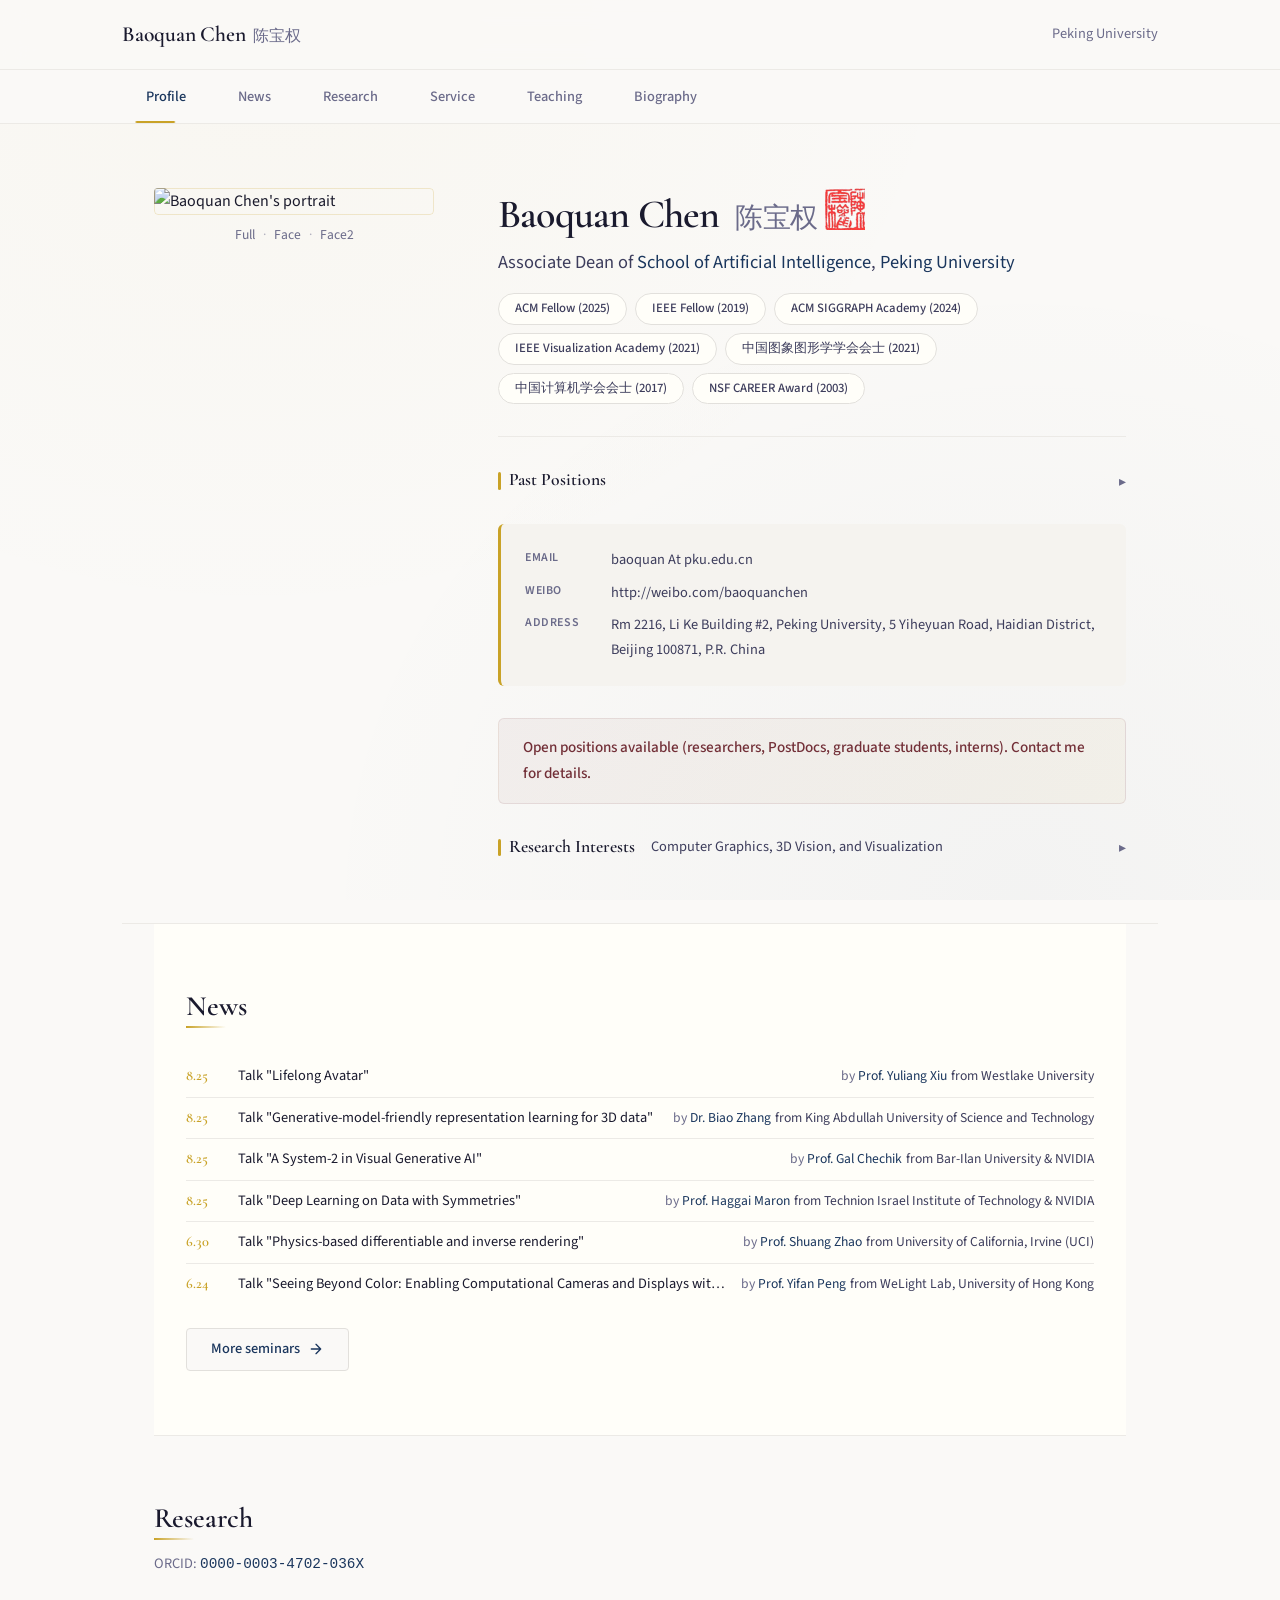
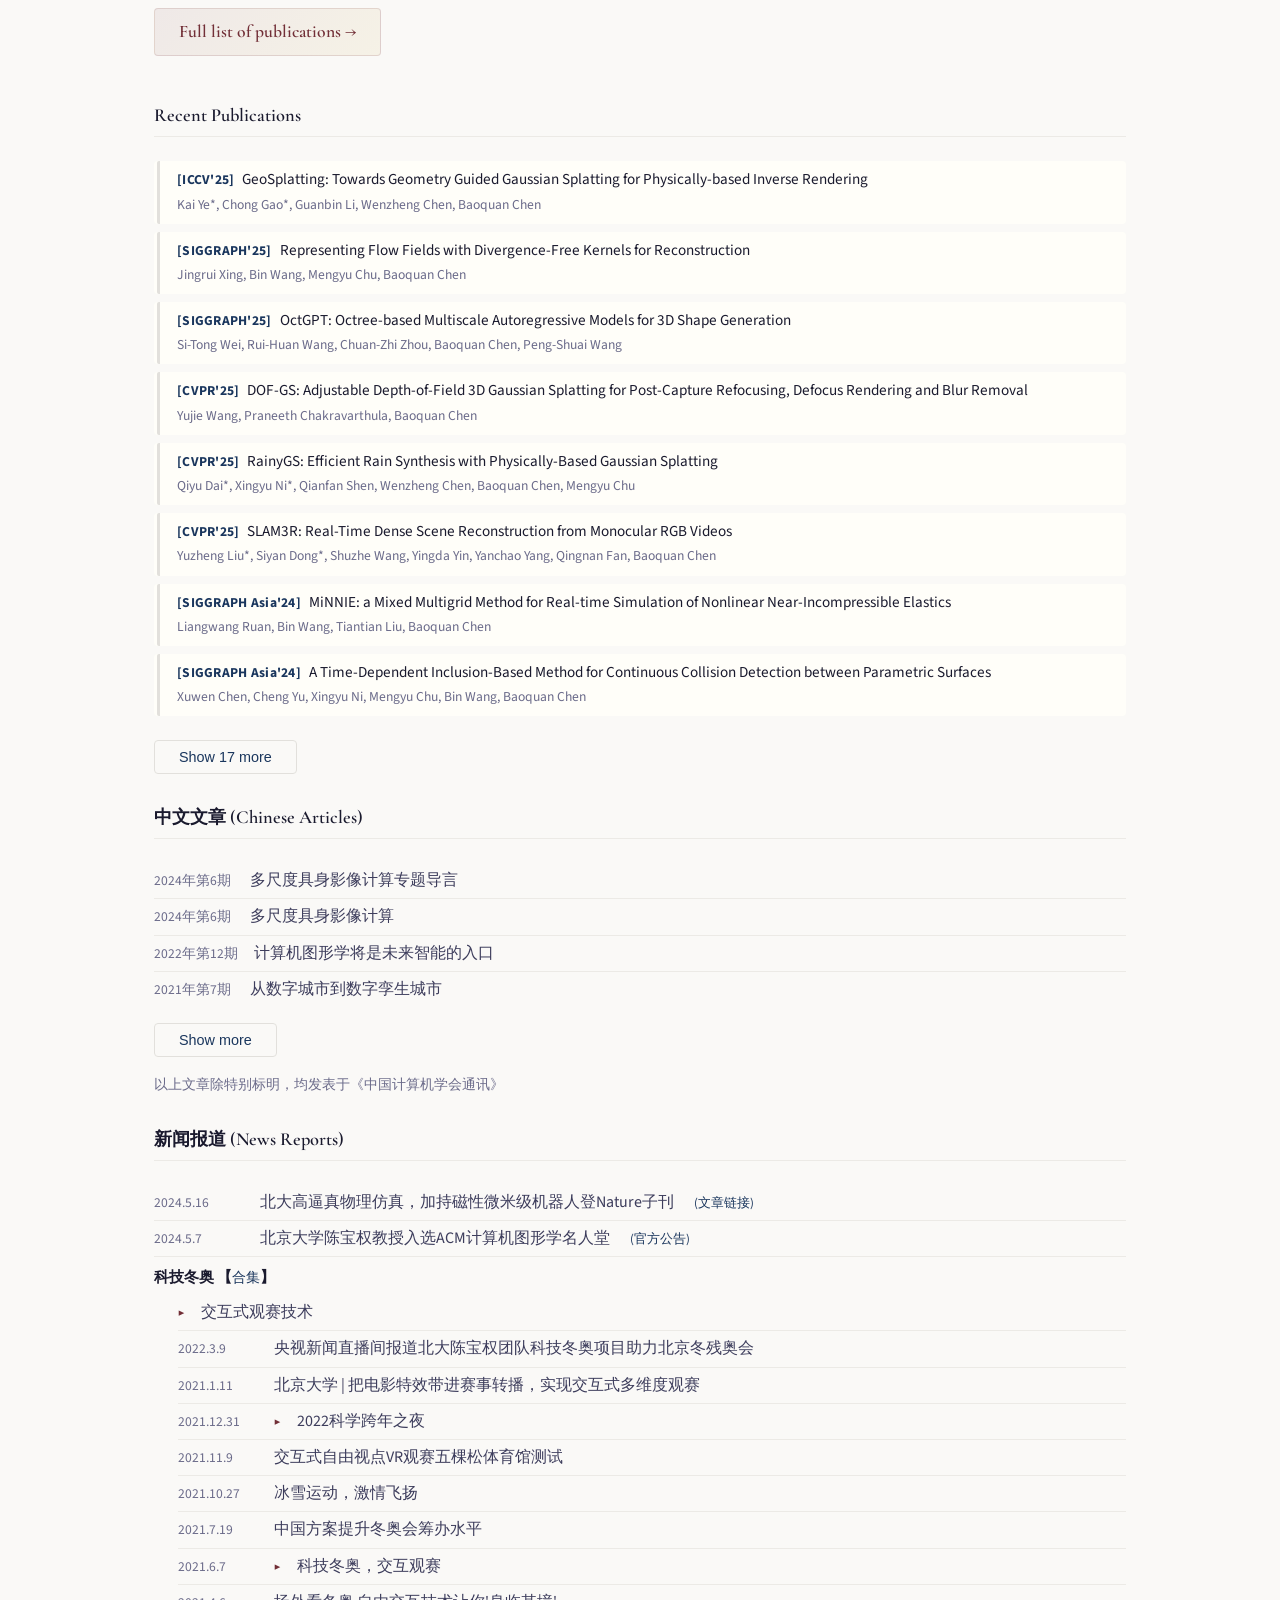
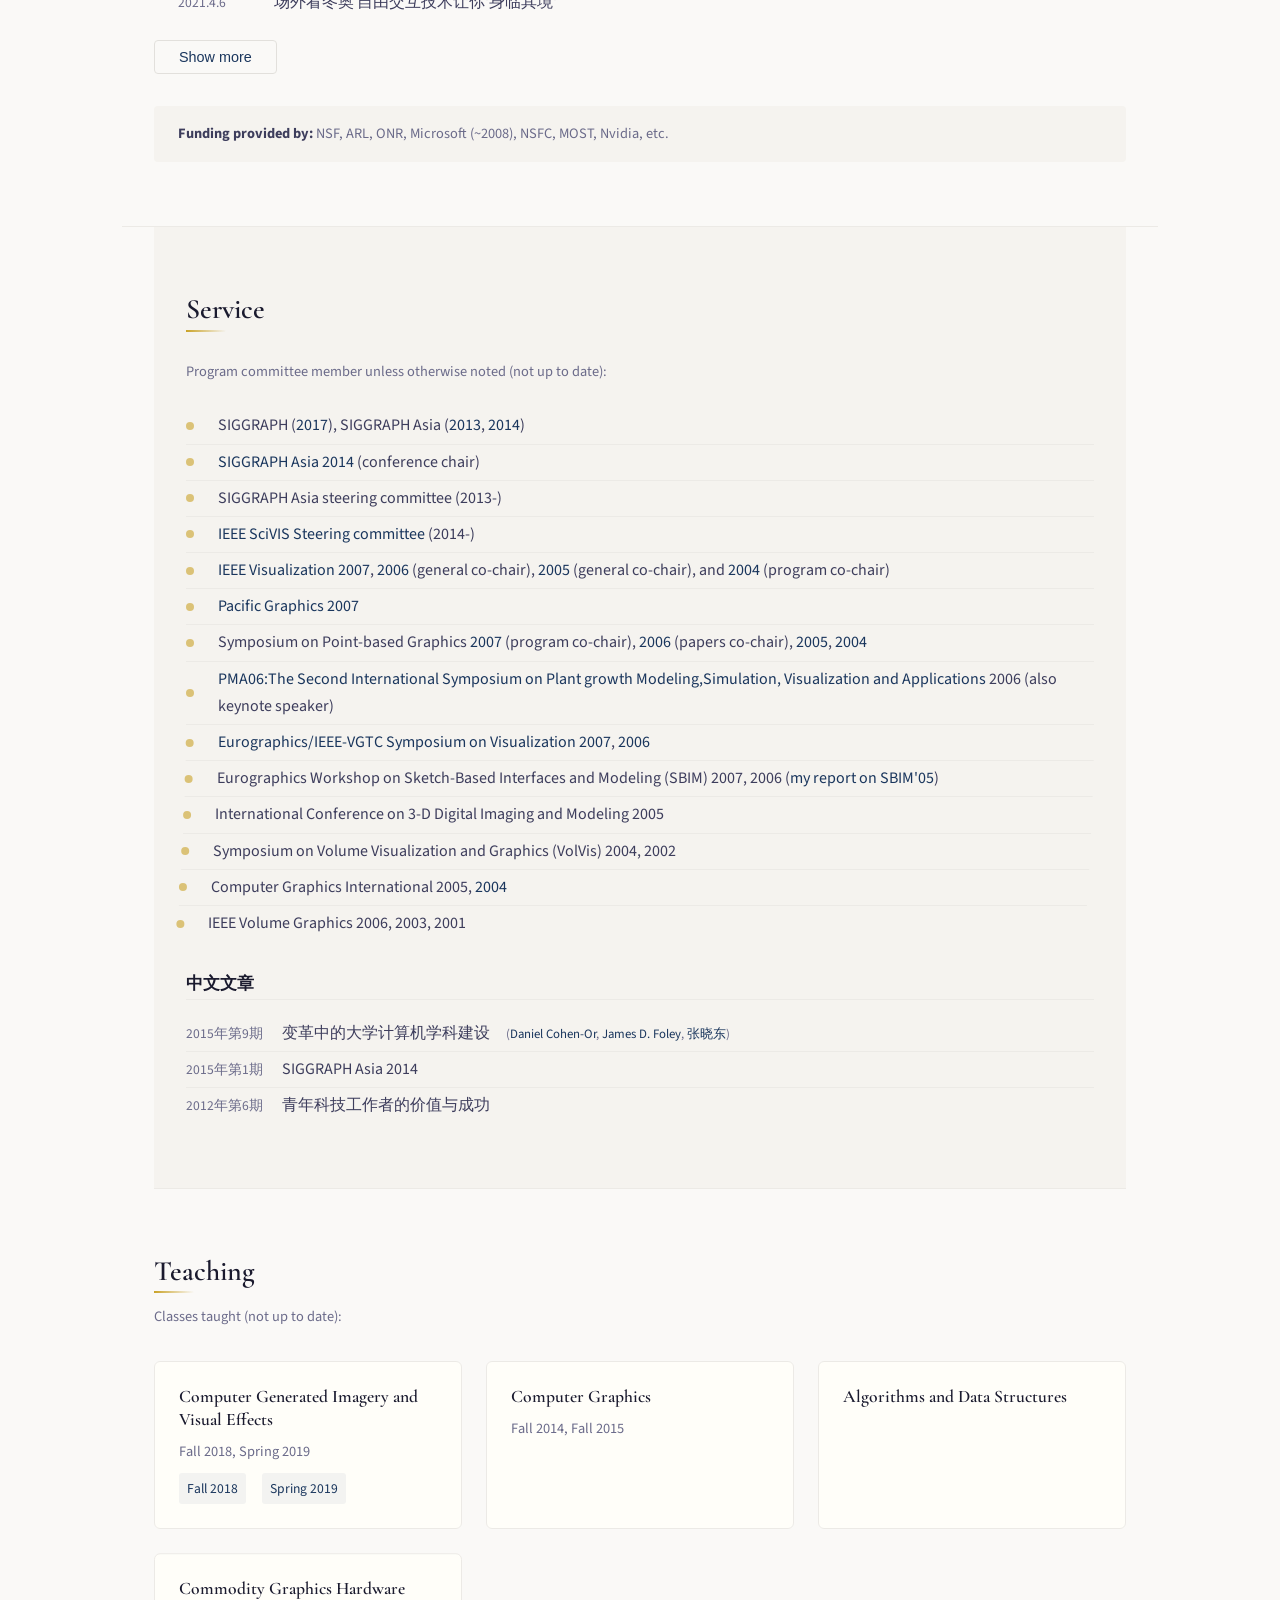
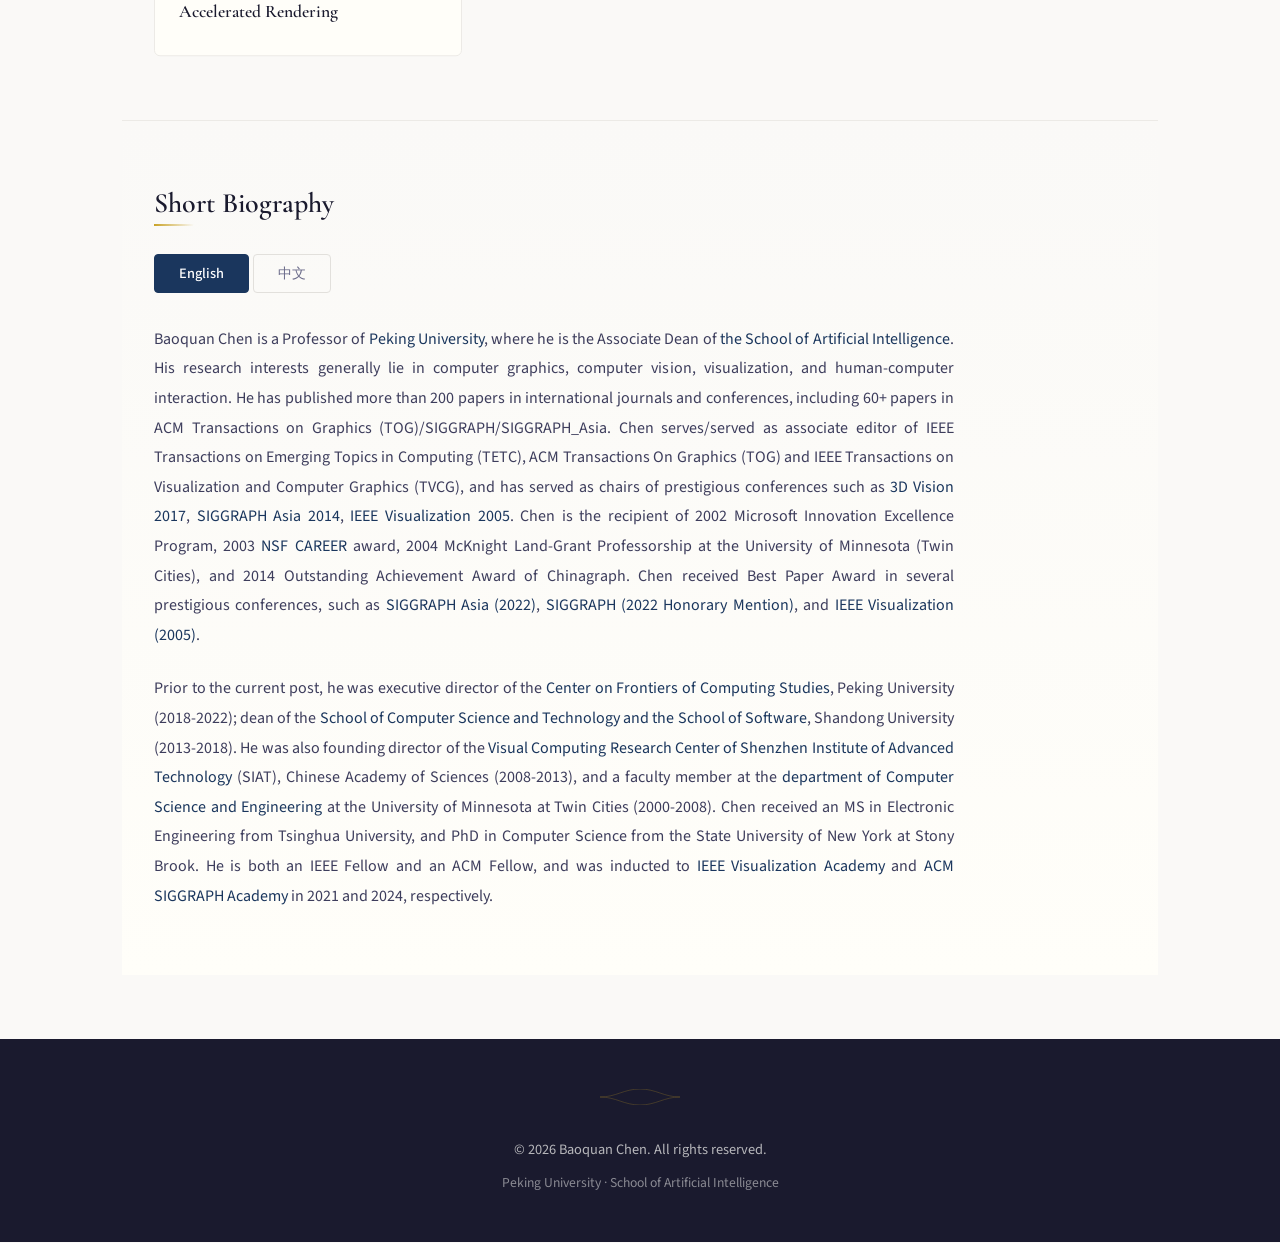
==== commit aa8c4a76: "fix border" ====
--- a/index.html
+++ b/index.html
@@ -19,8 +19,8 @@
     <link rel="preconnect" href="https://fonts.gstatic.com" crossorigin>
     <link href="https://fonts.googleapis.com/css2?family=Cormorant+Garamond:ital,wght@0,400;0,500;0,600;0,700;1,400;1,500&family=Source+Sans+3:ital,wght@0,300;0,400;0,500;0,600;0,700;1,400&display=swap" rel="stylesheet">
     <title>Baoquan Chen (陈宝权) | Peking University</title>
-    <script type="module" crossorigin src="/assets/index-Dq5iiPhX.js"></script>
-    <link rel="stylesheet" crossorigin href="/assets/index-CACYDDWo.css">
+    <script type="module" crossorigin src="/assets/index-wAKERCYH.js"></script>
+    <link rel="stylesheet" crossorigin href="/assets/index-AtGVBAmm.css">
   </head>
   <body>
     <div id="root"></div>
--- a/assets/index-AtGVBAmm.css
+++ b/assets/index-AtGVBAmm.css
@@ -0,0 +1 @@
+:root{--color-ink: #1a1a2e;--color-ink-light: #3d3d5c;--color-ink-muted: #6b6b8a;--color-parchment: #faf9f7;--color-parchment-warm: #f5f3ef;--color-cream: #fffef9;--color-gold: #c9a227;--color-gold-muted: #d4b85a;--color-burgundy: #722f37;--color-navy: #1a365d;--color-navy-light: #2c5282;--color-sage: #4a5568;--color-border: #e2e0dc;--color-border-light: #eceae6;--font-display: "Cormorant Garamond", Georgia, "Times New Roman", serif;--font-body: "Source Sans 3", -apple-system, BlinkMacSystemFont, "Segoe UI", sans-serif;--space-xs: .25rem;--space-sm: .5rem;--space-md: 1rem;--space-lg: 1.5rem;--space-xl: 2rem;--space-2xl: 3rem;--space-3xl: 4rem;--space-4xl: 6rem;--max-width: 1100px;--content-padding: 2rem;--transition-fast: .15s ease;--transition-base: .25s ease;--transition-slow: .4s ease;--shadow-sm: 0 1px 2px rgba(26, 26, 46, .04);--shadow-md: 0 4px 12px rgba(26, 26, 46, .08);--shadow-lg: 0 8px 24px rgba(26, 26, 46, .12)}*,*:before,*:after{box-sizing:border-box}html{font-size:16px;scroll-behavior:smooth}body{margin:0;padding:0;font-family:var(--font-body);font-size:1rem;line-height:1.7;color:var(--color-ink);background-color:var(--color-parchment);-webkit-font-smoothing:antialiased;-moz-osx-font-smoothing:grayscale;text-rendering:optimizeLegibility}#root{min-height:100vh}h1,h2,h3,h4,h5,h6{font-family:var(--font-display);font-weight:600;line-height:1.3;color:var(--color-ink);margin:0}h1{font-size:2.75rem}h2{font-size:2rem}h3{font-size:1.5rem}h4{font-size:1.25rem}p{margin:0 0 var(--space-md)}a{color:var(--color-navy);text-decoration:none;transition:color var(--transition-fast)}a:hover{color:var(--color-burgundy)}ul,ol{margin:0;padding:0;list-style:none}img{max-width:100%;height:auto;display:block}::selection{background-color:var(--color-gold-muted);color:var(--color-ink)}::-webkit-scrollbar{width:8px}::-webkit-scrollbar-track{background:var(--color-parchment-warm)}::-webkit-scrollbar-thumb{background:var(--color-border);border-radius:4px}::-webkit-scrollbar-thumb:hover{background:var(--color-ink-muted)}.header{position:sticky;top:0;z-index:100;background:#faf9f7eb;-webkit-backdrop-filter:blur(12px);backdrop-filter:blur(12px);border-bottom:1px solid var(--color-border-light)}.header-content{max-width:var(--max-width);margin:0 auto;padding:var(--space-md) var(--content-padding);display:flex;justify-content:space-between;align-items:center}.header-left{display:flex;align-items:center;gap:var(--space-lg)}.header-name{display:flex;align-items:baseline;gap:var(--space-sm)}.name-english{font-family:var(--font-display);font-size:1.35rem;font-weight:600;color:var(--color-ink);letter-spacing:-.01em}.name-chinese{font-size:1rem;color:var(--color-ink-muted);font-weight:400}.header-right{display:flex;align-items:center;gap:var(--space-lg)}.header-affiliation{font-size:.9rem;color:var(--color-ink-muted);transition:color var(--transition-fast)}.header-affiliation:hover{color:var(--color-burgundy)}@media(max-width:768px){.header-content{padding:var(--space-sm) var(--space-md)}.name-english{font-size:1.1rem}.name-chinese{display:none}.header-affiliation{font-size:.8rem}}.navigation{position:sticky;top:69.7188px;z-index:90;background:#faf9f7f2;-webkit-backdrop-filter:blur(8px);backdrop-filter:blur(8px);border-bottom:1px solid var(--color-border-light)}.navigation-content{max-width:var(--max-width);margin:0 auto;padding:0 var(--content-padding)}.nav-list{display:flex;gap:var(--space-xs);overflow-x:auto;scrollbar-width:none;-ms-overflow-style:none}.nav-list::-webkit-scrollbar{display:none}.nav-item{position:relative;padding:var(--space-md) var(--space-lg);font-family:var(--font-body);font-size:.9rem;font-weight:500;color:var(--color-ink-muted);background:none;border:none;cursor:pointer;white-space:nowrap;transition:color var(--transition-fast)}.nav-item:hover{color:var(--color-ink)}.nav-item.active{color:var(--color-navy)}.nav-indicator{position:absolute;bottom:0;left:var(--space-lg);right:var(--space-lg);height:2px;background:var(--color-gold);border-radius:1px}@media(max-width:768px){.navigation{top:49px}.navigation-content{padding:0 var(--space-sm)}.nav-item{padding:var(--space-sm) var(--space-md);font-size:.85rem}.nav-indicator{left:var(--space-md);right:var(--space-md)}}.profile-section{padding-top:var(--space-3xl)}.profile-grid{display:grid;grid-template-columns:280px 1fr;gap:var(--space-3xl);align-items:start}.profile-image-container{position:sticky;top:140px}.profile-image-wrapper{position:relative;border-radius:4px;overflow:hidden}.profile-image{width:100%;height:auto;display:block;filter:grayscale(10%);transition:filter var(--transition-slow)}.profile-image-wrapper:hover .profile-image{filter:grayscale(0%)}.image-frame{position:absolute;inset:0;border:1px solid rgba(201,162,39,.2);border-radius:4px;pointer-events:none}.portrait-links{margin-top:var(--space-sm);text-align:center;font-size:.85rem;color:var(--color-ink-muted)}.portrait-links a{color:var(--color-ink-muted);transition:color var(--transition-fast)}.portrait-links a:hover{color:var(--color-navy)}.portrait-links .divider{margin:0 var(--space-sm);opacity:.5}.profile-content{display:flex;flex-direction:column;gap:var(--space-xl)}.profile-header{border-bottom:1px solid var(--color-border-light);padding-bottom:var(--space-xl)}.profile-name{font-family:var(--font-display);font-size:2.5rem;font-weight:600;color:var(--color-ink);margin-bottom:var(--space-sm);letter-spacing:-.02em}.profile-name-chinese{font-size:1.75rem;font-weight:400;color:var(--color-ink-muted);margin-left:var(--space-md)}.profile-title{font-size:1.15rem;color:var(--color-ink-light);line-height:1.6;margin:0}.profile-title a{color:var(--color-navy);border-bottom:1px solid transparent;transition:border-color var(--transition-fast)}.profile-title a:hover{border-bottom-color:var(--color-navy)}.subsection-label{font-family:var(--font-display);font-size:1.1rem;font-weight:600;color:var(--color-ink);margin-bottom:var(--space-md);display:flex;align-items:center;gap:var(--space-sm)}.subsection-label:before{content:"";width:3px;height:1em;background:var(--color-gold);border-radius:2px}.past-positions-toggle{display:flex;align-items:center;justify-content:space-between;width:100%;background:none;border:none;padding:0;cursor:pointer;-webkit-tap-highlight-color:transparent}.past-positions-toggle .subsection-label{margin-bottom:0}.toggle-chevron{font-size:.9rem;color:var(--color-ink-muted);transition:transform .25s ease}.toggle-chevron.open{transform:rotate(90deg)}.positions-list{font-size:.9rem;color:var(--color-ink-light);overflow:hidden;margin-top:var(--space-md)}.positions-list li{position:relative;padding-left:var(--space-lg);margin-bottom:var(--space-xs)}.positions-list li:before{content:"—";position:absolute;left:0;color:var(--color-ink-muted);opacity:.5}.contact-info{display:flex;flex-direction:column;gap:var(--space-sm);padding:var(--space-lg);background:var(--color-parchment-warm);border-radius:6px;border-left:3px solid var(--color-gold)}.contact-item{display:flex;gap:var(--space-md);font-size:.9rem}.contact-label{min-width:70px;font-weight:600;color:var(--color-ink-muted);text-transform:uppercase;font-size:.75rem;letter-spacing:.05em}.contact-value{color:var(--color-ink-light);word-break:break-word}.open-positions{padding:var(--space-md) var(--space-lg);background:linear-gradient(135deg,#722f370d,#c9a2270d);border-radius:6px;border:1px solid rgba(114,47,55,.1)}.open-positions p{margin:0;font-weight:500;color:var(--color-burgundy);font-size:.95rem}.research-interests-toggle{display:flex;align-items:center;justify-content:space-between;width:100%;background:none;border:none;padding:0;cursor:pointer;-webkit-tap-highlight-color:transparent}.research-interests-toggle .subsection-label{margin-bottom:0}.general-interest-inline{font-family:var(--font-body);font-size:.9rem;font-weight:400;color:var(--color-ink-light);margin-left:var(--space-sm)}.interests-grid{display:flex;flex-direction:column;gap:var(--space-md);overflow:hidden;margin-top:var(--space-md)}.interest-item{display:flex;gap:var(--space-md)}.interest-category{min-width:100px;font-weight:600;color:var(--color-ink-muted);font-size:.85rem}.interest-value{color:var(--color-ink-light);font-size:.95rem}.honors-badges{display:flex;flex-wrap:wrap;gap:var(--space-sm);margin-top:var(--space-md)}.honor-badge{display:inline-block;padding:var(--space-xs) var(--space-md);background:var(--color-cream);border:1px solid var(--color-border);border-radius:20px;font-size:.8rem;color:var(--color-ink-light);font-weight:500}.chop-link{margin-left:var(--space-sm);vertical-align:top}.chop-seal{vertical-align:middle;opacity:.85;display:inline-block;transition:opacity var(--transition-fast)}.chop-link:hover .chop-seal{opacity:1}.weibo-link{display:inline-flex;align-items:center;gap:var(--space-xs)}.weibo-icon{vertical-align:middle}@media(max-width:900px){.profile-grid{grid-template-columns:1fr;gap:var(--space-xl)}.profile-image-container{position:static;max-width:280px;margin:0 auto}.profile-name{font-size:2rem}.profile-name-chinese{font-size:1.5rem;display:block;margin-left:0;margin-top:var(--space-xs)}}@media(max-width:600px){.contact-item,.interest-item{flex-direction:column;gap:var(--space-xs)}}.news-section{background:var(--color-cream);margin:0 var(--content-padding);padding-left:var(--content-padding);padding-right:var(--content-padding)}.news-list{display:flex;flex-direction:column}.news-item{display:flex;justify-content:space-between;align-items:baseline;padding:var(--space-sm) 0;border-bottom:1px solid var(--color-border-light);transition:background var(--transition-fast);gap:var(--space-md)}.news-item:last-child{border-bottom:none}.news-item:hover{background:#c9a22708;margin:0 calc(-1 * var(--space-sm));padding-left:var(--space-sm);padding-right:var(--space-sm)}.news-left{display:flex;align-items:baseline;gap:var(--space-md);min-width:0;flex:1}.news-date{font-family:var(--font-display);font-size:.9rem;font-weight:600;color:var(--color-gold);flex-shrink:0;min-width:36px}.news-title{font-size:.9rem;color:var(--color-ink);white-space:nowrap;overflow:hidden;text-overflow:ellipsis}.news-right{display:flex;align-items:baseline;gap:var(--space-xs);flex-shrink:0;font-size:.85rem;color:var(--color-ink-muted)}.news-speaker{color:var(--color-ink-muted)}.news-speaker a{color:var(--color-navy);border-bottom:1px solid transparent;transition:border-color var(--transition-fast)}.news-speaker a:hover{border-bottom-color:var(--color-navy)}.news-org{color:var(--color-ink-light)}.more-link{display:inline-flex;align-items:center;gap:var(--space-sm);margin-top:var(--space-lg);padding:var(--space-sm) var(--space-lg);font-size:.9rem;font-weight:500;color:var(--color-navy);background:var(--color-parchment);border:1px solid var(--color-border);border-radius:4px;transition:all var(--transition-fast)}.more-link:hover{background:var(--color-navy);color:#fff;border-color:var(--color-navy)}.more-link svg{width:16px;height:16px;transition:transform var(--transition-fast)}.more-link:hover svg{transform:translate(3px)}@media(max-width:768px){.news-item{flex-direction:column;align-items:flex-start;gap:var(--space-xs)}.news-left{flex-wrap:wrap}.news-title{white-space:normal}.news-right{padding-left:calc(36px + var(--space-md));font-size:.8rem}}.research-section .section-header{margin-bottom:var(--space-md)}.orcid-link{font-size:.9rem;color:var(--color-ink-muted);margin-bottom:var(--space-xl)}.orcid-link a{color:var(--color-navy);font-family:monospace}.full-publications-link{display:inline-block;margin-bottom:var(--space-2xl);padding:var(--space-sm) var(--space-lg);font-family:var(--font-display);font-size:1.1rem;font-weight:600;color:var(--color-burgundy);background:linear-gradient(135deg,#722f3714,#c9a22714);border:1px solid rgba(114,47,55,.15);border-radius:4px;transition:all var(--transition-fast)}.full-publications-link:hover{background:var(--color-burgundy);color:#fff;border-color:var(--color-burgundy)}.publications-subsection{margin-bottom:var(--space-xl)}.publications-subsection:last-child{margin-bottom:0}.subsection-title{font-family:var(--font-display);font-size:1.15rem;font-weight:600;color:var(--color-ink);margin-bottom:var(--space-lg);padding-bottom:var(--space-sm);border-bottom:1px solid var(--color-border-light)}.publications-list{display:flex;flex-direction:column;gap:var(--space-sm)}.publication-item{position:relative;padding:var(--space-sm) var(--space-md);padding-left:calc(var(--space-md) + 4px);background:var(--color-cream);border-radius:4px;border-left:3px solid transparent;transition:all var(--transition-fast)}.publication-item:before{content:"";position:absolute;left:0;top:0;bottom:0;width:3px;background:var(--color-border);border-radius:2px 0 0 2px;transition:background var(--transition-fast)}.publication-item:hover:before{background:var(--color-gold)}.publication-item.has-award:before{background:var(--color-burgundy)}.publication-title{font-size:.95rem;color:var(--color-ink);line-height:1.4}.venue-tag{display:inline;margin-right:var(--space-sm);font-size:.85rem;font-weight:700;color:var(--color-navy);letter-spacing:.02em}.publication-authors{font-size:.85rem;color:var(--color-ink-muted);margin-top:2px}.publication-award{display:inline-block;margin-left:var(--space-sm);padding:1px var(--space-sm);font-size:.7rem;font-weight:600;color:var(--color-burgundy);background:#722f371a;border-radius:3px;vertical-align:middle}.chinese-articles-list{display:flex;flex-direction:column}.chinese-article-item{display:flex;align-items:baseline;gap:var(--space-md);padding:var(--space-xs) 0;border-bottom:1px solid var(--color-border-light)}.chinese-article-item:last-child{border-bottom:none}.article-year{min-width:80px;font-size:.85rem;color:var(--color-ink-muted);white-space:nowrap}.article-title{color:var(--color-ink-light);transition:color var(--transition-fast)}.article-title:hover{color:var(--color-navy)}.article-note{font-size:.8rem;color:var(--color-ink-muted);white-space:nowrap}.news-reports-list{display:flex;flex-direction:column}.news-report-item{display:flex;align-items:baseline;gap:var(--space-md);padding:var(--space-xs) 0;border-bottom:1px solid var(--color-border-light)}.news-report-item:last-child{border-bottom:none}.report-date{min-width:90px;font-size:.85rem;color:var(--color-ink-muted);white-space:nowrap}.report-title{color:var(--color-ink-light);transition:color var(--transition-fast)}.report-title:hover{color:var(--color-navy)}.report-extra-link{font-size:.8rem;color:var(--color-navy);white-space:nowrap;margin-left:var(--space-xs)}.report-extra-link:hover{text-decoration:underline}.video-icon{font-size:.7rem;color:var(--color-burgundy);flex-shrink:0}.news-report-group{padding:var(--space-xs) 0;border-bottom:1px solid var(--color-border-light)}.news-report-group:last-child{border-bottom:none}.news-report-group-title{font-size:.95rem;font-weight:600;color:var(--color-ink);padding:var(--space-xs) 0}.news-report-group-title a{color:var(--color-navy);font-weight:400;font-size:.85rem}.news-report-group-children{padding-left:var(--space-lg)}.news-report-group-children .news-report-item{border-bottom:1px solid var(--color-border-light)}.news-report-group-children .news-report-item:last-child{border-bottom:none}.news-report-child .report-date{min-width:80px}.funding-note{margin-top:var(--space-xl);padding:var(--space-md) var(--space-lg);background:var(--color-parchment-warm);border-radius:4px;font-size:.9rem;color:var(--color-ink-muted)}.funding-note strong{color:var(--color-ink-light)}@media(max-width:600px){.publication-item{padding:var(--space-sm);padding-left:calc(var(--space-sm) + 4px)}.chinese-article-item,.news-report-item{flex-direction:column;gap:var(--space-xs)}.news-report-group-children{padding-left:var(--space-md)}}.service-section{background:var(--color-parchment-warm);margin:0 var(--content-padding);padding-left:var(--content-padding);padding-right:var(--content-padding)}.service-note{font-size:.9rem;color:var(--color-ink-muted);margin-bottom:var(--space-lg)}.service-list{display:flex;flex-direction:column}.service-item{position:relative;padding:var(--space-xs) 0;padding-left:var(--space-xl);color:var(--color-ink-light);border-bottom:1px solid var(--color-border-light)}.service-item:last-child{border-bottom:none}.service-item:before{content:"";position:absolute;left:0;top:50%;transform:translateY(-50%);width:8px;height:8px;background:var(--color-gold);border-radius:50%;opacity:.6}.service-item:hover:before{opacity:1}.service-chinese-articles{margin-top:var(--space-xl)}.service-subsection-title{font-family:var(--font-display);font-size:1.05rem;font-weight:600;color:var(--color-ink);margin-bottom:var(--space-md);padding-bottom:var(--space-xs);border-bottom:1px solid var(--color-border-light)}.service-articles-list{display:flex;flex-direction:column}.service-article-item{display:flex;align-items:baseline;gap:var(--space-md);padding:var(--space-xs) 0;border-bottom:1px solid var(--color-border-light)}.service-article-item:last-child{border-bottom:none}.service-article-year{min-width:80px;font-size:.85rem;color:var(--color-ink-muted);white-space:nowrap}.service-article-title{color:var(--color-ink-light);transition:color var(--transition-fast)}.service-article-title:hover{color:var(--color-navy)}.service-article-related{font-size:.8rem;color:var(--color-ink-muted);white-space:nowrap}.service-article-related a{color:var(--color-navy)}.service-article-related a:hover{text-decoration:underline}@media(max-width:600px){.service-item{padding-left:var(--space-lg)}.service-item:before{width:6px;height:6px}.service-article-item{flex-direction:column;gap:var(--space-xs)}}.teaching-section .section-header{margin-bottom:var(--space-md)}.teaching-note{font-size:.9rem;color:var(--color-ink-muted);margin-bottom:var(--space-xl)}.courses-grid{display:grid;grid-template-columns:repeat(auto-fill,minmax(280px,1fr));gap:var(--space-lg)}.course-card{padding:var(--space-lg);background:var(--color-cream);border-radius:6px;border:1px solid var(--color-border-light);transition:all var(--transition-fast)}.course-card:hover{border-color:var(--color-gold);box-shadow:var(--shadow-md)}.course-name{font-family:var(--font-display);font-size:1.1rem;font-weight:600;color:var(--color-ink);margin-bottom:var(--space-sm)}.course-years{font-size:.9rem;color:var(--color-ink-muted);margin-bottom:var(--space-sm)}.course-links{display:flex;gap:var(--space-md);margin-top:var(--space-sm)}.course-links a{font-size:.85rem;color:var(--color-navy);padding:var(--space-xs) var(--space-sm);background:#1a365d0d;border-radius:3px;transition:all var(--transition-fast)}.course-links a:hover{background:var(--color-navy);color:#fff}@media(max-width:600px){.courses-grid{grid-template-columns:1fr}}.biography-section{background:linear-gradient(180deg,var(--color-parchment) 0%,var(--color-cream) 100%)}.language-toggle{display:flex;gap:var(--space-xs);margin-bottom:var(--space-xl)}.lang-btn{padding:var(--space-sm) var(--space-lg);font-family:var(--font-body);font-size:.9rem;font-weight:500;color:var(--color-ink-muted);background:transparent;border:1px solid var(--color-border);border-radius:4px;cursor:pointer;transition:all var(--transition-fast)}.lang-btn:hover{border-color:var(--color-ink-muted);color:var(--color-ink)}.lang-btn.active{background:var(--color-navy);border-color:var(--color-navy);color:#fff}.biography-content{max-width:800px}.biography-content p{font-size:1rem;line-height:1.85;color:var(--color-ink-light);margin-bottom:var(--space-lg);text-align:justify}.biography-content p:last-child{margin-bottom:0}.chinese-bio{font-size:1rem;line-height:2}@media(max-width:600px){.biography-content p{text-align:left;font-size:.95rem}}.footer{margin-top:var(--space-3xl);padding:var(--space-2xl) var(--content-padding);background:var(--color-ink);color:var(--color-parchment)}.footer-content{max-width:var(--max-width);margin:0 auto;text-align:center}.footer-decoration{margin-bottom:var(--space-lg)}.feather-icon{width:80px;height:16px;color:var(--color-gold);opacity:.6}.footer-text{font-size:.9rem;color:#faf9f7b3;margin-bottom:var(--space-sm)}.footer-affiliation{font-size:.85rem;color:#faf9f780;margin:0}@media(max-width:600px){.footer{padding:var(--space-xl) var(--space-md)}}.chop-page{min-height:100vh;background-image:url(/images/stonybg.jpg);background-repeat:repeat;color:#fff;padding:2rem 1rem;max-width:900px;margin:0 auto}.chop-title{font-family:Cormorant Garamond,serif;font-size:2rem;color:#ffec46;margin-bottom:1.5rem}.chop-description{font-family:"Source Sans 3",sans-serif;font-size:1rem;line-height:1.7;margin-bottom:1rem}.chop-description a{color:#ffec46}.chop-description a:hover{color:#0a0;text-decoration:underline}.chop-gallery{display:flex;flex-direction:column;gap:2rem;margin:2rem 0;align-items:center}.chop-item{border:3px solid #fff;display:flex;flex-direction:row;align-items:center;gap:1.5rem;padding:0}.chop-item img{max-width:400px;width:100%;display:block}.chop-caption{font-size:1.2rem;padding:1rem}.chop-back{text-align:center;margin-top:2rem}.chop-back a{color:#9f5f9e;font-size:1.1rem;text-decoration:none}.chop-back a:hover{text-decoration:underline}@media(max-width:768px){.chop-item{flex-direction:column}.chop-item img{max-width:100%}}.publications-page{min-height:100vh;background:var(--color-parchment);color:var(--color-ink)}.pub-header{position:sticky;top:0;z-index:100;background:#faf9f7f2;-webkit-backdrop-filter:blur(8px);backdrop-filter:blur(8px);border-bottom:1px solid var(--color-border);padding:var(--space-md) var(--content-padding)}.pub-header-inner{max-width:var(--max-width);margin:0 auto;display:flex;align-items:center;justify-content:space-between;gap:var(--space-md)}.pub-header-title{font-family:var(--font-display);font-size:1.25rem;font-weight:600;color:var(--color-ink);white-space:nowrap}.pub-header-nav{display:flex;gap:var(--space-sm);flex-wrap:wrap;justify-content:flex-end}.pub-header-nav a{font-size:.78rem;color:var(--color-ink-muted);padding:2px var(--space-sm);border-radius:3px;transition:all var(--transition-fast);white-space:nowrap}.pub-header-nav a:hover,.pub-header-nav a.active{color:var(--color-burgundy);background:#722f3714}.pub-back-link{font-size:.85rem;color:var(--color-navy);white-space:nowrap}.pub-back-link:hover{color:var(--color-burgundy)}.pub-content{max-width:var(--max-width);margin:0 auto;padding:var(--space-2xl) var(--content-padding) var(--space-4xl)}.pub-hero{text-align:center;margin-bottom:var(--space-3xl)}.pub-hero h1{font-family:var(--font-display);font-size:2.25rem;font-weight:600;color:var(--color-ink);margin-bottom:var(--space-lg)}.pub-hero-notice{font-size:.9rem;font-style:italic;color:var(--color-ink-muted);max-width:700px;margin:0 auto;line-height:1.6}.pub-section{margin-bottom:var(--space-3xl)}.pub-section-header{margin-bottom:var(--space-xl);cursor:pointer;-webkit-user-select:none;user-select:none}.pub-section-title{font-family:var(--font-display);font-size:1.5rem;font-weight:600;color:var(--color-ink);position:relative;display:inline-block}.pub-section-title:after{content:"";position:absolute;bottom:-4px;left:0;width:100%;height:2px;background:linear-gradient(90deg,var(--color-gold),transparent)}.pub-section-toggle{font-size:.85rem;color:var(--color-ink-muted);margin-left:var(--space-md);vertical-align:middle}.pub-section-desc{font-size:.9rem;font-style:italic;color:var(--color-ink-muted);line-height:1.6;margin-top:var(--space-md);max-width:800px}.pub-card{display:grid;grid-template-columns:180px 1fr;gap:var(--space-lg);padding:var(--space-lg);margin-bottom:var(--space-md);background:var(--color-cream);border-radius:6px;border-left:3px solid var(--color-border);transition:all var(--transition-fast)}.pub-card:hover{border-left-color:var(--color-gold);box-shadow:var(--shadow-sm)}.pub-card.has-award{border-left-color:var(--color-burgundy)}.pub-card-image{width:180px;height:auto;border-radius:4px;object-fit:cover;background:var(--color-parchment-warm)}.pub-card-content{display:flex;flex-direction:column;gap:var(--space-xs);min-width:0}.pub-card-title{font-family:var(--font-display);font-size:1.05rem;font-weight:600;color:var(--color-ink);line-height:1.4}.pub-card-title a{color:inherit}.pub-card-title a:hover{color:var(--color-navy)}.pub-card-authors{font-size:.85rem;color:var(--color-ink-muted);line-height:1.5}.pub-card-authors a{color:var(--color-ink-muted);text-decoration:none}.pub-card-authors a:hover{color:var(--color-navy);text-decoration:underline}.pub-card-venue{font-size:.85rem;font-weight:600;color:var(--color-navy)}.pub-card-award{display:inline-block;padding:2px var(--space-sm);font-size:.75rem;font-weight:600;color:var(--color-burgundy);background:#722f371a;border-radius:3px;align-self:flex-start}.pub-card-links{display:flex;gap:var(--space-xs);flex-wrap:wrap;margin-top:var(--space-xs)}.pub-link-pill{display:inline-block;padding:1px var(--space-sm);font-size:.75rem;color:var(--color-navy);background:#1a365d14;border:1px solid rgba(26,54,93,.15);border-radius:3px;transition:all var(--transition-fast);text-decoration:none}.pub-link-pill:hover{background:var(--color-navy);color:#fff;border-color:var(--color-navy)}.pub-legacy-card{display:grid;grid-template-columns:180px 1fr;gap:var(--space-lg);padding:var(--space-lg);margin-bottom:var(--space-md);background:var(--color-cream);border-radius:6px;border-left:3px solid var(--color-border);transition:all var(--transition-fast)}.pub-legacy-card:hover{border-left-color:var(--color-gold)}.pub-legacy-image{width:180px;height:auto;border-radius:4px;object-fit:cover;background:var(--color-parchment-warm)}.pub-legacy-content{font-size:.9rem;color:var(--color-ink-light);line-height:1.6}.pub-legacy-content b{font-family:var(--font-display);font-size:1rem;color:var(--color-ink)}.pub-legacy-content a{color:var(--color-navy)}.pub-legacy-content a:hover{color:var(--color-burgundy);text-decoration:underline}.pub-footer{text-align:center;padding:var(--space-2xl) 0;border-top:1px solid var(--color-border-light);margin-top:var(--space-2xl)}.pub-footer a{font-family:var(--font-display);font-size:1.1rem;color:var(--color-burgundy)}.pub-footer a:hover{color:var(--color-navy)}@media(max-width:768px){.pub-header-nav{display:none}.pub-header-title{font-size:1.1rem}.pub-hero h1{font-size:1.75rem}.pub-card,.pub-legacy-card{grid-template-columns:1fr;gap:var(--space-md)}.pub-card-image,.pub-legacy-image{width:100%;max-width:280px}.pub-section-title{font-size:1.25rem}}.app{position:relative;min-height:100vh}.page-background{position:fixed;inset:0;background:radial-gradient(ellipse at 20% 0%,rgba(201,162,39,.03) 0%,transparent 50%),radial-gradient(ellipse at 80% 100%,rgba(26,54,93,.03) 0%,transparent 50%),var(--color-parchment);pointer-events:none;z-index:-1}.main-content{max-width:var(--max-width);margin:0 auto;padding:0 var(--content-padding)}.section{padding:var(--space-3xl) var(--content-padding);border-bottom:1px solid var(--color-border-light)}.section:last-child{border-bottom:none}.section-header{display:flex;align-items:center;gap:var(--space-md);margin-bottom:var(--space-xl)}.section-title{font-family:var(--font-display);font-size:1.75rem;font-weight:600;color:var(--color-ink);position:relative}.section-title:after{content:"";position:absolute;bottom:-4px;left:0;width:40px;height:2px;background:linear-gradient(90deg,var(--color-gold),transparent)}.section-icon{width:28px;height:28px;color:var(--color-gold);opacity:.8}@media(max-width:768px){.main-content{padding:0 var(--space-md)}.section-title{font-size:1.5rem}}
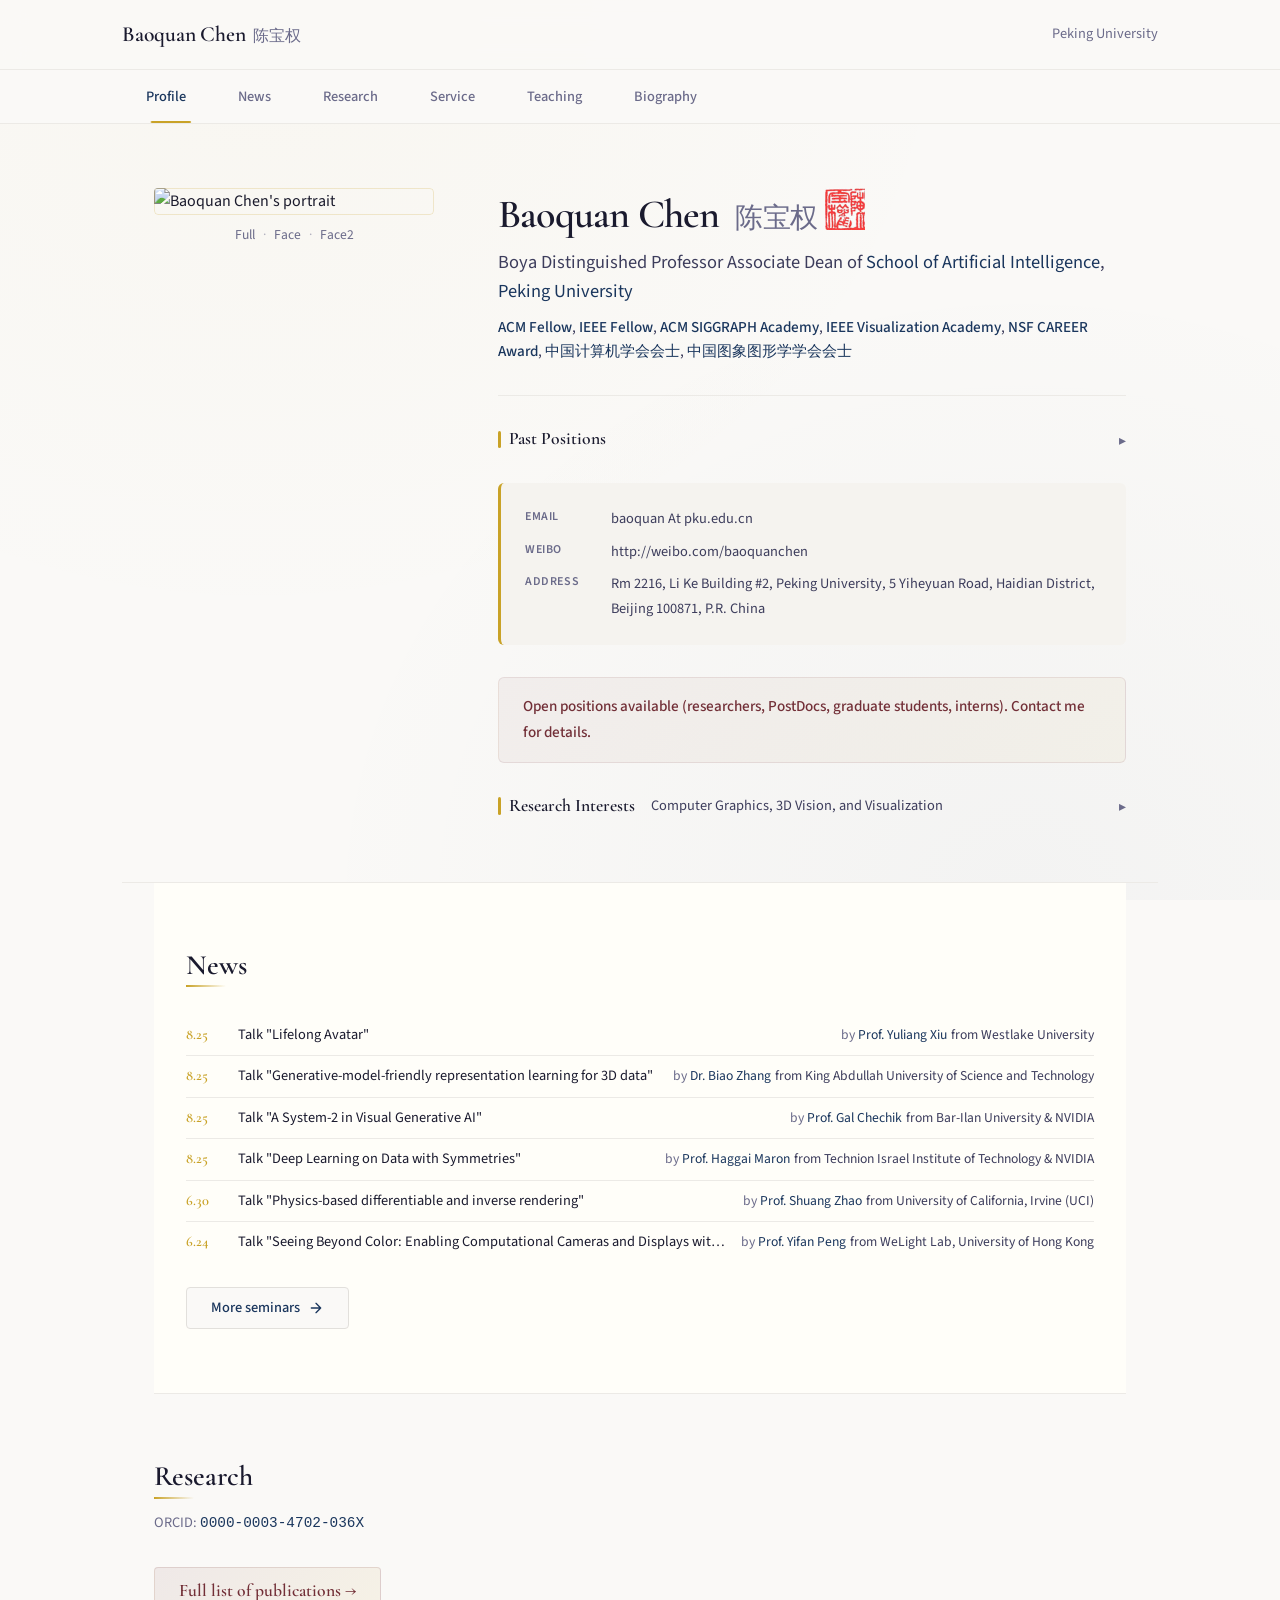
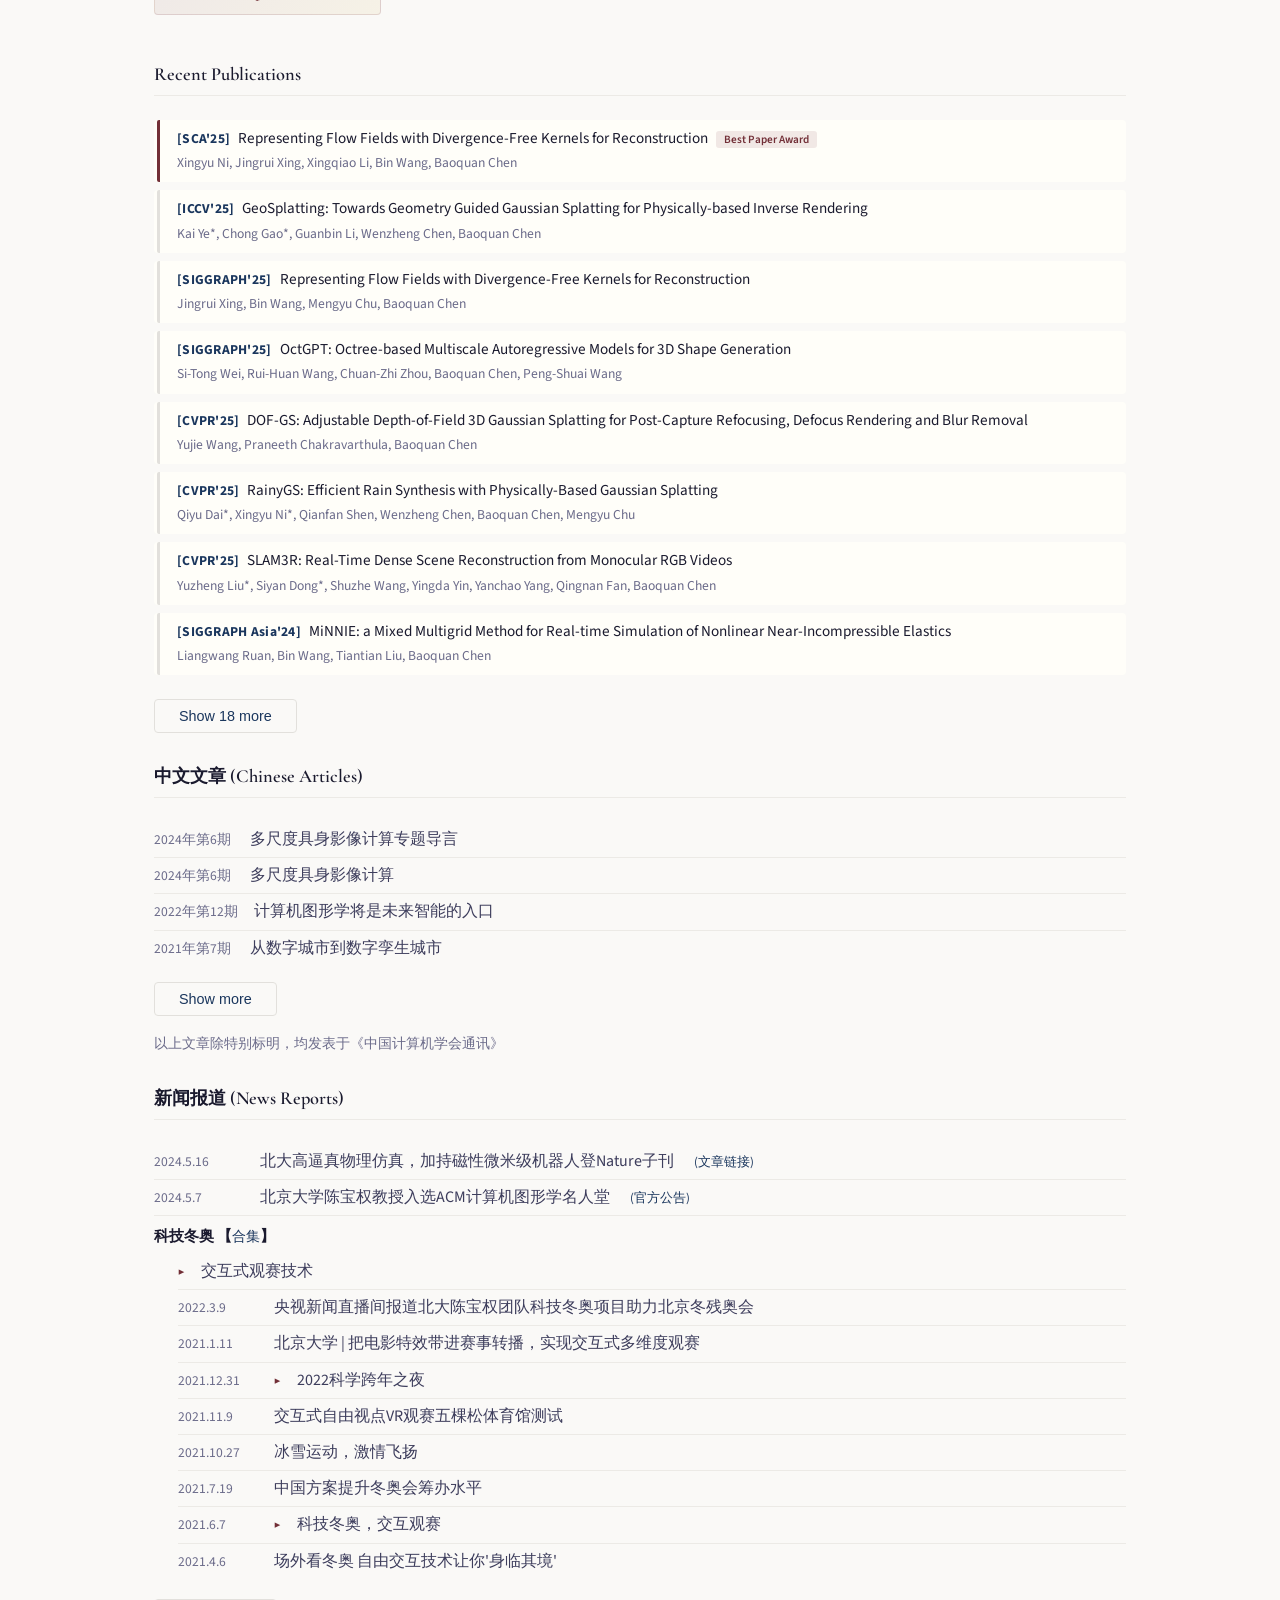
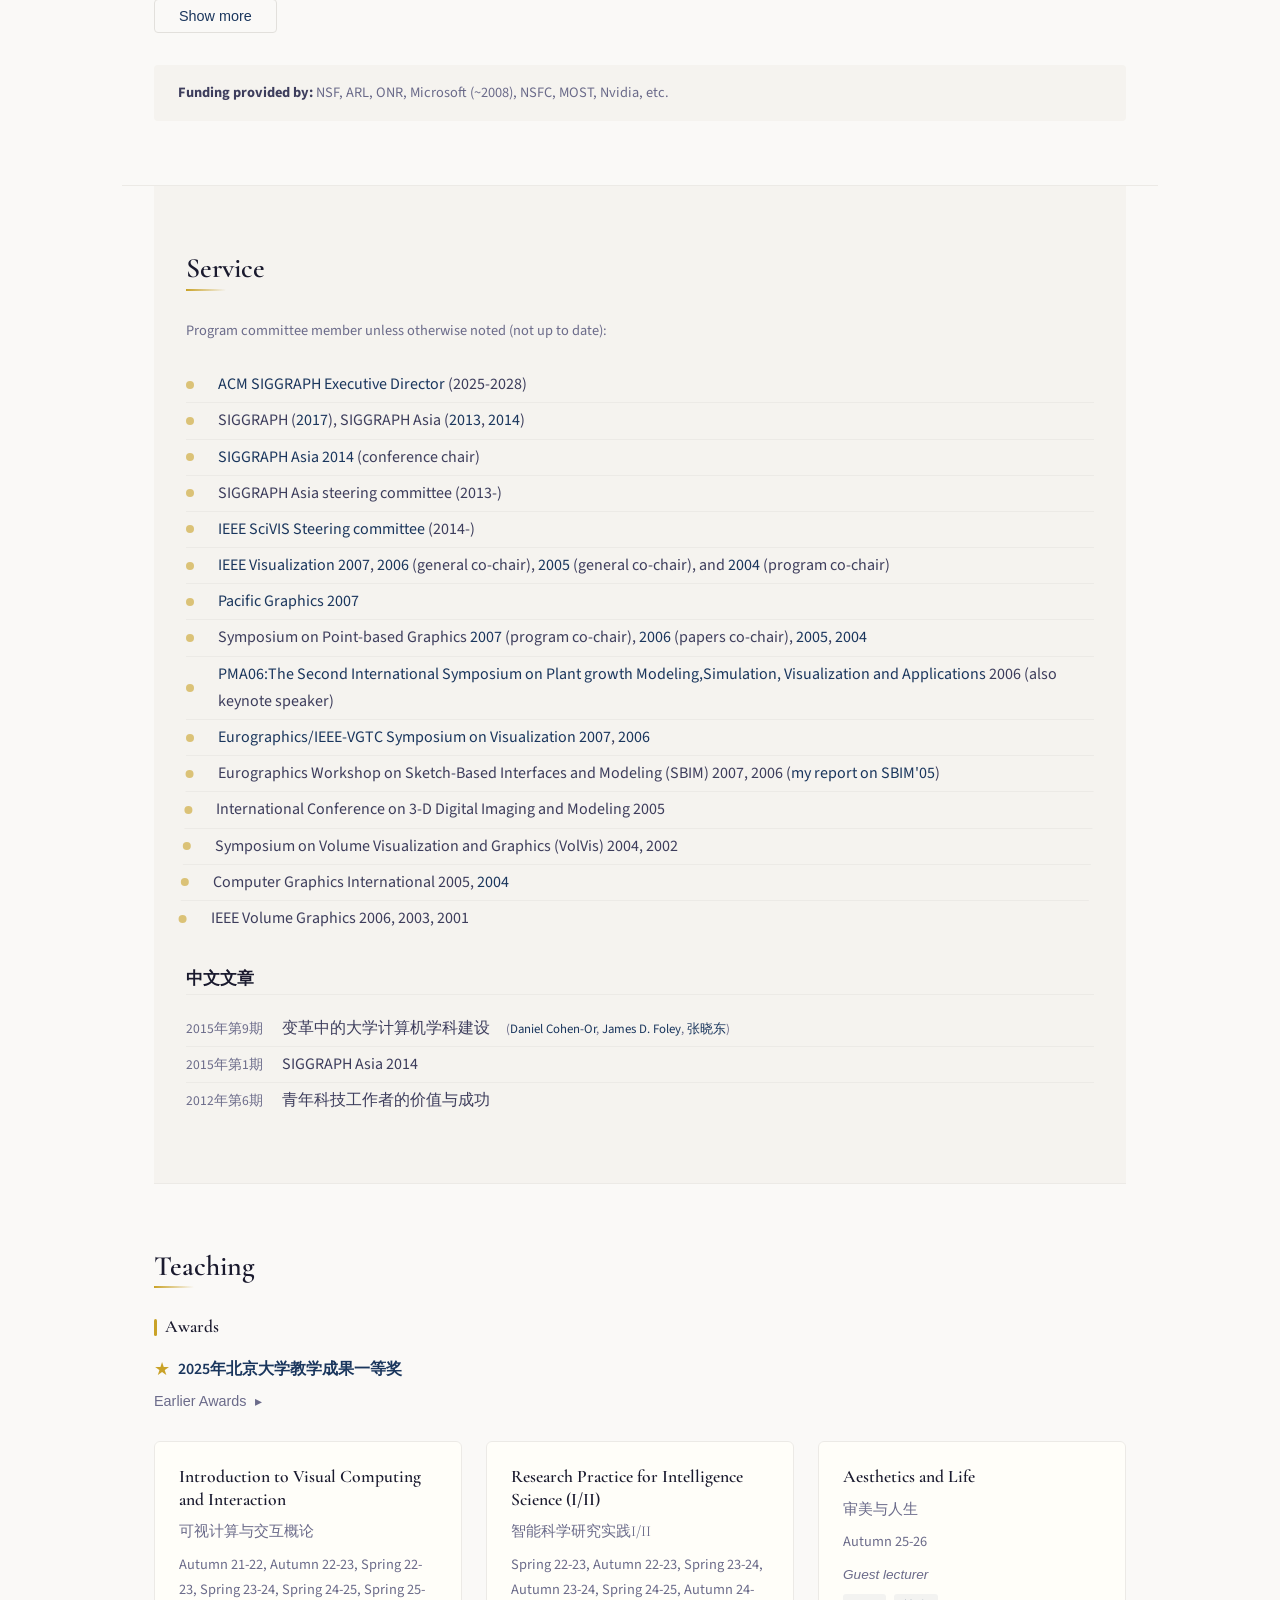
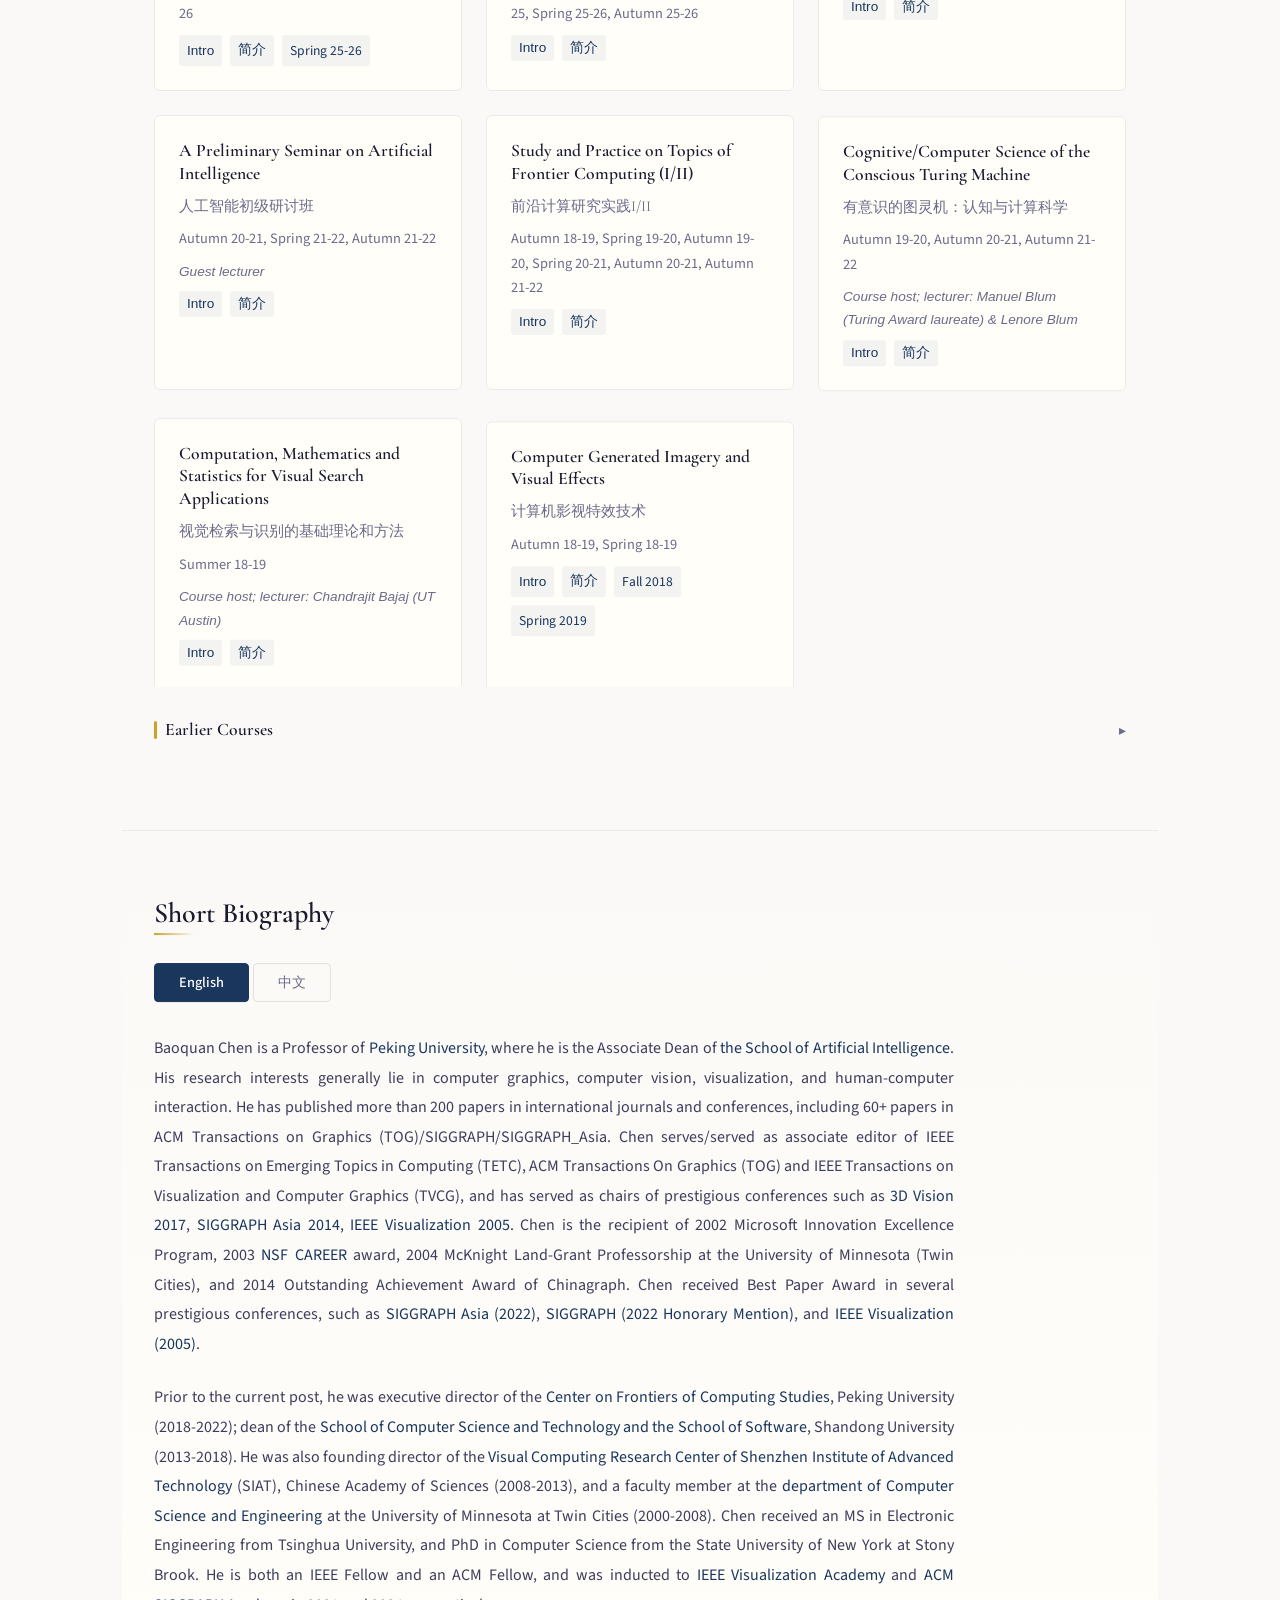
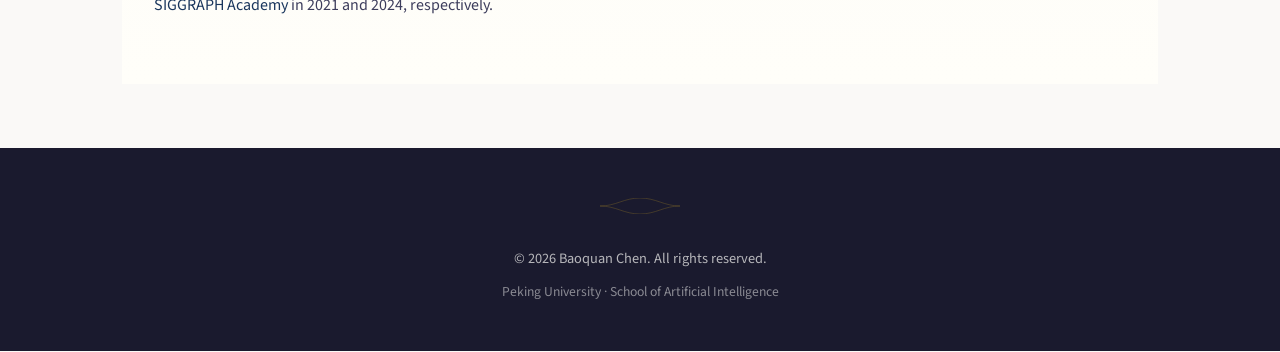
==== commit d90875e3: "polish" ====
--- a/index.html
+++ b/index.html
@@ -19,8 +19,8 @@
     <link rel="preconnect" href="https://fonts.gstatic.com" crossorigin>
     <link href="https://fonts.googleapis.com/css2?family=Cormorant+Garamond:ital,wght@0,400;0,500;0,600;0,700;1,400;1,500&family=Source+Sans+3:ital,wght@0,300;0,400;0,500;0,600;0,700;1,400&display=swap" rel="stylesheet">
     <title>Baoquan Chen (陈宝权) | Peking University</title>
-    <script type="module" crossorigin src="/assets/index-wAKERCYH.js"></script>
-    <link rel="stylesheet" crossorigin href="/assets/index-AtGVBAmm.css">
+    <script type="module" crossorigin src="/assets/index.js"></script>
+    <link rel="stylesheet" crossorigin href="/assets/index.css">
   </head>
   <body>
     <div id="root"></div>
--- a/assets/index.css
+++ b/assets/index.css
@@ -0,0 +1 @@
+:root{--color-ink: #1a1a2e;--color-ink-light: #3d3d5c;--color-ink-muted: #6b6b8a;--color-parchment: #faf9f7;--color-parchment-warm: #f5f3ef;--color-cream: #fffef9;--color-gold: #c9a227;--color-gold-muted: #d4b85a;--color-burgundy: #722f37;--color-navy: #1a365d;--color-navy-light: #2c5282;--color-sage: #4a5568;--color-border: #e2e0dc;--color-border-light: #eceae6;--font-display: "Cormorant Garamond", Georgia, "Times New Roman", serif;--font-body: "Source Sans 3", -apple-system, BlinkMacSystemFont, "Segoe UI", sans-serif;--space-xs: .25rem;--space-sm: .5rem;--space-md: 1rem;--space-lg: 1.5rem;--space-xl: 2rem;--space-2xl: 3rem;--space-3xl: 4rem;--space-4xl: 6rem;--max-width: 1100px;--content-padding: 2rem;--transition-fast: .15s ease;--transition-base: .25s ease;--transition-slow: .4s ease;--shadow-sm: 0 1px 2px rgba(26, 26, 46, .04);--shadow-md: 0 4px 12px rgba(26, 26, 46, .08);--shadow-lg: 0 8px 24px rgba(26, 26, 46, .12)}*,*:before,*:after{box-sizing:border-box}html{font-size:16px;scroll-behavior:smooth}body{margin:0;padding:0;font-family:var(--font-body);font-size:1rem;line-height:1.7;color:var(--color-ink);background-color:var(--color-parchment);-webkit-font-smoothing:antialiased;-moz-osx-font-smoothing:grayscale;text-rendering:optimizeLegibility}#root{min-height:100vh}h1,h2,h3,h4,h5,h6{font-family:var(--font-display);font-weight:600;line-height:1.3;color:var(--color-ink);margin:0}h1{font-size:2.75rem}h2{font-size:2rem}h3{font-size:1.5rem}h4{font-size:1.25rem}p{margin:0 0 var(--space-md)}a{color:var(--color-navy);text-decoration:none;transition:color var(--transition-fast)}a:hover{color:var(--color-burgundy)}ul,ol{margin:0;padding:0;list-style:none}img{max-width:100%;height:auto;display:block}::selection{background-color:var(--color-gold-muted);color:var(--color-ink)}::-webkit-scrollbar{width:8px}::-webkit-scrollbar-track{background:var(--color-parchment-warm)}::-webkit-scrollbar-thumb{background:var(--color-border);border-radius:4px}::-webkit-scrollbar-thumb:hover{background:var(--color-ink-muted)}.header{position:sticky;top:0;z-index:100;background:#faf9f7eb;-webkit-backdrop-filter:blur(12px);backdrop-filter:blur(12px);border-bottom:1px solid var(--color-border-light)}.header-content{max-width:var(--max-width);margin:0 auto;padding:var(--space-md) var(--content-padding);display:flex;justify-content:space-between;align-items:center}.header-left{display:flex;align-items:center;gap:var(--space-lg)}.header-name{display:flex;align-items:baseline;gap:var(--space-sm)}.name-english{font-family:var(--font-display);font-size:1.35rem;font-weight:600;color:var(--color-ink);letter-spacing:-.01em}.name-chinese{font-size:1rem;color:var(--color-ink-muted);font-weight:400}.header-right{display:flex;align-items:center;gap:var(--space-lg)}.header-affiliation{font-size:.9rem;color:var(--color-ink-muted);transition:color var(--transition-fast)}.header-affiliation:hover{color:var(--color-burgundy)}@media(max-width:768px){.header-content{padding:var(--space-sm) var(--space-md)}.name-english{font-size:1.1rem}.name-chinese{display:none}.header-affiliation{font-size:.8rem}}.navigation{position:sticky;top:69.7188px;z-index:90;background:#faf9f7f2;-webkit-backdrop-filter:blur(8px);backdrop-filter:blur(8px);border-bottom:1px solid var(--color-border-light)}.navigation-content{max-width:var(--max-width);margin:0 auto;padding:0 var(--content-padding)}.nav-list{display:flex;gap:var(--space-xs);overflow-x:auto;scrollbar-width:none;-ms-overflow-style:none}.nav-list::-webkit-scrollbar{display:none}.nav-item{position:relative;padding:var(--space-md) var(--space-lg);font-family:var(--font-body);font-size:.9rem;font-weight:500;color:var(--color-ink-muted);background:none;border:none;cursor:pointer;white-space:nowrap;transition:color var(--transition-fast)}.nav-item:hover{color:var(--color-ink)}.nav-item.active{color:var(--color-navy)}.nav-indicator{position:absolute;bottom:0;left:var(--space-lg);right:var(--space-lg);height:2px;background:var(--color-gold);border-radius:1px}@media(max-width:768px){.navigation{top:49px}.navigation-content{padding:0 var(--space-sm)}.nav-item{padding:var(--space-sm) var(--space-md);font-size:.85rem}.nav-indicator{left:var(--space-md);right:var(--space-md)}}.profile-section{padding-top:var(--space-3xl)}.profile-grid{display:grid;grid-template-columns:280px 1fr;gap:var(--space-3xl);align-items:start}.profile-image-container{position:sticky;top:140px}.profile-image-wrapper{position:relative;border-radius:4px;overflow:hidden}.profile-image{width:100%;height:auto;display:block;filter:grayscale(10%);transition:filter var(--transition-slow)}.profile-image-wrapper:hover .profile-image{filter:grayscale(0%)}.image-frame{position:absolute;inset:0;border:1px solid rgba(201,162,39,.2);border-radius:4px;pointer-events:none}.portrait-links{margin-top:var(--space-sm);text-align:center;font-size:.85rem;color:var(--color-ink-muted)}.portrait-links a{color:var(--color-ink-muted);transition:color var(--transition-fast)}.portrait-links a:hover{color:var(--color-navy)}.portrait-links .divider{margin:0 var(--space-sm);opacity:.5}.profile-content{display:flex;flex-direction:column;gap:var(--space-xl)}.profile-header{border-bottom:1px solid var(--color-border-light);padding-bottom:var(--space-xl)}.profile-name{font-family:var(--font-display);font-size:2.5rem;font-weight:600;color:var(--color-ink);margin-bottom:var(--space-sm);letter-spacing:-.02em}.profile-name-chinese{font-size:1.75rem;font-weight:400;color:var(--color-ink-muted);margin-left:var(--space-md)}.profile-title{font-size:1.15rem;color:var(--color-ink-light);line-height:1.6;margin:0}.profile-title a{color:var(--color-navy);border-bottom:1px solid transparent;transition:border-color var(--transition-fast)}.profile-title a:hover{border-bottom-color:var(--color-navy)}.subsection-label{font-family:var(--font-display);font-size:1.1rem;font-weight:600;color:var(--color-ink);margin-bottom:var(--space-md);display:flex;align-items:center;gap:var(--space-sm)}.subsection-label:before{content:"";width:3px;height:1em;background:var(--color-gold);border-radius:2px}.past-positions-toggle{display:flex;align-items:center;justify-content:space-between;width:100%;background:none;border:none;padding:0;cursor:pointer;-webkit-tap-highlight-color:transparent}.past-positions-toggle .subsection-label{margin-bottom:0}.toggle-chevron{font-size:.9rem;color:var(--color-ink-muted);transition:transform .25s ease}.toggle-chevron.open{transform:rotate(90deg)}.positions-list{font-size:.9rem;color:var(--color-ink-light);overflow:hidden;margin-top:var(--space-md)}.positions-list li{position:relative;padding-left:var(--space-lg);margin-bottom:var(--space-xs)}.positions-list li:before{content:"—";position:absolute;left:0;color:var(--color-ink-muted);opacity:.5}.contact-info{display:flex;flex-direction:column;gap:var(--space-sm);padding:var(--space-lg);background:var(--color-parchment-warm);border-radius:6px;border-left:3px solid var(--color-gold)}.contact-item{display:flex;gap:var(--space-md);font-size:.9rem}.contact-label{min-width:70px;font-weight:600;color:var(--color-ink-muted);text-transform:uppercase;font-size:.75rem;letter-spacing:.05em}.contact-value{color:var(--color-ink-light);word-break:break-word}.open-positions{padding:var(--space-md) var(--space-lg);background:linear-gradient(135deg,#722f370d,#c9a2270d);border-radius:6px;border:1px solid rgba(114,47,55,.1)}.open-positions p{margin:0;font-weight:500;color:var(--color-burgundy);font-size:.95rem}.research-interests-toggle{display:flex;align-items:center;justify-content:space-between;width:100%;background:none;border:none;padding:0;cursor:pointer;-webkit-tap-highlight-color:transparent}.research-interests-toggle .subsection-label{margin-bottom:0}.general-interest-inline{font-family:var(--font-body);font-size:.9rem;font-weight:400;color:var(--color-ink-light);margin-left:var(--space-sm)}.interests-grid{display:flex;flex-direction:column;gap:var(--space-md);overflow:hidden;margin-top:var(--space-md)}.interest-item{display:flex;gap:var(--space-md)}.interest-category{min-width:100px;font-weight:600;color:var(--color-ink-muted);font-size:.85rem}.interest-value{color:var(--color-ink-light);font-size:.95rem}.honors-line{margin:var(--space-sm) 0 0;font-size:.95rem;color:var(--color-ink-light);line-height:1.6}.honor-link{color:var(--color-navy);font-weight:500}a.honor-link{border-bottom:1px solid transparent;transition:border-color var(--transition-fast)}a.honor-link:hover{border-bottom-color:var(--color-navy)}.chop-link{margin-left:var(--space-sm);vertical-align:top}.chop-seal{vertical-align:middle;opacity:.85;display:inline-block;transition:opacity var(--transition-fast)}.chop-link:hover .chop-seal{opacity:1}.weibo-link{display:inline-flex;align-items:center;gap:var(--space-xs)}.weibo-icon{vertical-align:middle}@media(max-width:900px){.profile-grid{grid-template-columns:1fr;gap:var(--space-xl)}.profile-image-container{position:static;max-width:280px;margin:0 auto}.profile-name{font-size:2rem}.profile-name-chinese{font-size:1.5rem;display:block;margin-left:0;margin-top:var(--space-xs)}}@media(max-width:600px){.contact-item,.interest-item{flex-direction:column;gap:var(--space-xs)}}.news-section{background:var(--color-cream);margin:0 var(--content-padding);padding-left:var(--content-padding);padding-right:var(--content-padding)}.news-list{display:flex;flex-direction:column}.news-item{display:flex;justify-content:space-between;align-items:baseline;padding:var(--space-sm) 0;border-bottom:1px solid var(--color-border-light);transition:background var(--transition-fast);gap:var(--space-md)}.news-item:last-child{border-bottom:none}.news-item:hover{background:#c9a22708;margin:0 calc(-1 * var(--space-sm));padding-left:var(--space-sm);padding-right:var(--space-sm)}.news-left{display:flex;align-items:baseline;gap:var(--space-md);min-width:0;flex:1}.news-date{font-family:var(--font-display);font-size:.9rem;font-weight:600;color:var(--color-gold);flex-shrink:0;min-width:36px}.news-title{font-size:.9rem;color:var(--color-ink);white-space:nowrap;overflow:hidden;text-overflow:ellipsis}.news-right{display:flex;align-items:baseline;gap:var(--space-xs);flex-shrink:0;font-size:.85rem;color:var(--color-ink-muted)}.news-speaker{color:var(--color-ink-muted)}.news-speaker a{color:var(--color-navy);border-bottom:1px solid transparent;transition:border-color var(--transition-fast)}.news-speaker a:hover{border-bottom-color:var(--color-navy)}.news-org{color:var(--color-ink-light)}.more-link{display:inline-flex;align-items:center;gap:var(--space-sm);margin-top:var(--space-lg);padding:var(--space-sm) var(--space-lg);font-size:.9rem;font-weight:500;color:var(--color-navy);background:var(--color-parchment);border:1px solid var(--color-border);border-radius:4px;transition:all var(--transition-fast)}.more-link:hover{background:var(--color-navy);color:#fff;border-color:var(--color-navy)}.more-link svg{width:16px;height:16px;transition:transform var(--transition-fast)}.more-link:hover svg{transform:translate(3px)}@media(max-width:768px){.news-item{flex-direction:column;align-items:flex-start;gap:var(--space-xs)}.news-left{flex-wrap:wrap}.news-title{white-space:normal}.news-right{padding-left:calc(36px + var(--space-md));font-size:.8rem}}.research-section .section-header{margin-bottom:var(--space-md)}.orcid-link{font-size:.9rem;color:var(--color-ink-muted);margin-bottom:var(--space-xl)}.orcid-link a{color:var(--color-navy);font-family:monospace}.full-publications-link{display:inline-block;margin-bottom:var(--space-2xl);padding:var(--space-sm) var(--space-lg);font-family:var(--font-display);font-size:1.1rem;font-weight:600;color:var(--color-burgundy);background:linear-gradient(135deg,#722f3714,#c9a22714);border:1px solid rgba(114,47,55,.15);border-radius:4px;transition:all var(--transition-fast)}.full-publications-link:hover{background:var(--color-burgundy);color:#fff;border-color:var(--color-burgundy)}.publications-subsection{margin-bottom:var(--space-xl)}.publications-subsection:last-child{margin-bottom:0}.subsection-title{font-family:var(--font-display);font-size:1.15rem;font-weight:600;color:var(--color-ink);margin-bottom:var(--space-lg);padding-bottom:var(--space-sm);border-bottom:1px solid var(--color-border-light)}.publications-list{display:flex;flex-direction:column;gap:var(--space-sm)}.publication-item{position:relative;padding:var(--space-sm) var(--space-md);padding-left:calc(var(--space-md) + 4px);background:var(--color-cream);border-radius:4px;border-left:3px solid transparent;transition:all var(--transition-fast)}.publication-item:before{content:"";position:absolute;left:0;top:0;bottom:0;width:3px;background:var(--color-border);border-radius:2px 0 0 2px;transition:background var(--transition-fast)}.publication-item:hover:before{background:var(--color-gold)}.publication-item.has-award:before{background:var(--color-burgundy)}.publication-title{font-size:.95rem;color:var(--color-ink);line-height:1.4}.venue-tag{display:inline;margin-right:var(--space-sm);font-size:.85rem;font-weight:700;color:var(--color-navy);letter-spacing:.02em}.publication-authors{font-size:.85rem;color:var(--color-ink-muted);margin-top:2px}.publication-award{display:inline-block;margin-left:var(--space-sm);padding:1px var(--space-sm);font-size:.7rem;font-weight:600;color:var(--color-burgundy);background:#722f371a;border-radius:3px;vertical-align:middle}.chinese-articles-list{display:flex;flex-direction:column}.chinese-article-item{display:flex;align-items:baseline;gap:var(--space-md);padding:var(--space-xs) 0;border-bottom:1px solid var(--color-border-light)}.chinese-article-item:last-child{border-bottom:none}.article-year{min-width:80px;font-size:.85rem;color:var(--color-ink-muted);white-space:nowrap}.article-title{color:var(--color-ink-light);transition:color var(--transition-fast)}.article-title:hover{color:var(--color-navy)}.article-note{font-size:.8rem;color:var(--color-ink-muted);white-space:nowrap}.news-reports-list{display:flex;flex-direction:column}.news-report-item{display:flex;align-items:baseline;gap:var(--space-md);padding:var(--space-xs) 0;border-bottom:1px solid var(--color-border-light)}.news-report-item:last-child{border-bottom:none}.report-date{min-width:90px;font-size:.85rem;color:var(--color-ink-muted);white-space:nowrap}.report-title{color:var(--color-ink-light);transition:color var(--transition-fast)}.report-title:hover{color:var(--color-navy)}.report-extra-link{font-size:.8rem;color:var(--color-navy);white-space:nowrap;margin-left:var(--space-xs)}.report-extra-link:hover{text-decoration:underline}.video-icon{font-size:.7rem;color:var(--color-burgundy);flex-shrink:0}.news-report-group{padding:var(--space-xs) 0;border-bottom:1px solid var(--color-border-light)}.news-report-group:last-child{border-bottom:none}.news-report-group-title{font-size:.95rem;font-weight:600;color:var(--color-ink);padding:var(--space-xs) 0}.news-report-group-title a{color:var(--color-navy);font-weight:400;font-size:.85rem}.news-report-group-children{padding-left:var(--space-lg)}.news-report-group-children .news-report-item{border-bottom:1px solid var(--color-border-light)}.news-report-group-children .news-report-item:last-child{border-bottom:none}.news-report-child .report-date{min-width:80px}.funding-note{margin-top:var(--space-xl);padding:var(--space-md) var(--space-lg);background:var(--color-parchment-warm);border-radius:4px;font-size:.9rem;color:var(--color-ink-muted)}.funding-note strong{color:var(--color-ink-light)}@media(max-width:600px){.publication-item{padding:var(--space-sm);padding-left:calc(var(--space-sm) + 4px)}.chinese-article-item,.news-report-item{flex-direction:column;gap:var(--space-xs)}.news-report-group-children{padding-left:var(--space-md)}}.service-section{background:var(--color-parchment-warm);margin:0 var(--content-padding);padding-left:var(--content-padding);padding-right:var(--content-padding)}.service-note{font-size:.9rem;color:var(--color-ink-muted);margin-bottom:var(--space-lg)}.service-list{display:flex;flex-direction:column}.service-item{position:relative;padding:var(--space-xs) 0;padding-left:var(--space-xl);color:var(--color-ink-light);border-bottom:1px solid var(--color-border-light)}.service-item:last-child{border-bottom:none}.service-item:before{content:"";position:absolute;left:0;top:50%;transform:translateY(-50%);width:8px;height:8px;background:var(--color-gold);border-radius:50%;opacity:.6}.service-item:hover:before{opacity:1}.service-chinese-articles{margin-top:var(--space-xl)}.service-subsection-title{font-family:var(--font-display);font-size:1.05rem;font-weight:600;color:var(--color-ink);margin-bottom:var(--space-md);padding-bottom:var(--space-xs);border-bottom:1px solid var(--color-border-light)}.service-articles-list{display:flex;flex-direction:column}.service-article-item{display:flex;align-items:baseline;gap:var(--space-md);padding:var(--space-xs) 0;border-bottom:1px solid var(--color-border-light)}.service-article-item:last-child{border-bottom:none}.service-article-year{min-width:80px;font-size:.85rem;color:var(--color-ink-muted);white-space:nowrap}.service-article-title{color:var(--color-ink-light);transition:color var(--transition-fast)}.service-article-title:hover{color:var(--color-navy)}.service-article-related{font-size:.8rem;color:var(--color-ink-muted);white-space:nowrap}.service-article-related a{color:var(--color-navy)}.service-article-related a:hover{text-decoration:underline}@media(max-width:600px){.service-item{padding-left:var(--space-lg)}.service-item:before{width:6px;height:6px}.service-article-item{flex-direction:column;gap:var(--space-xs)}}.teaching-section .section-header{margin-bottom:var(--space-xl)}.courses-grid{display:grid;grid-template-columns:repeat(auto-fill,minmax(280px,1fr));gap:var(--space-lg);overflow:hidden}.course-card{padding:var(--space-lg);background:var(--color-cream);border-radius:6px;border:1px solid var(--color-border-light);transition:all var(--transition-fast)}.course-card:hover{border-color:var(--color-gold);box-shadow:var(--shadow-md)}.course-name{font-family:var(--font-display);font-size:1.1rem;font-weight:600;color:var(--color-ink);margin-bottom:var(--space-sm)}.course-name-zh{font-family:var(--font-display);font-size:.95rem;color:var(--color-ink-muted);margin-bottom:var(--space-sm)}.course-semesters{font-size:.9rem;color:var(--color-ink-muted);margin-bottom:var(--space-sm)}.course-remark{font-size:.85rem;color:var(--color-ink-muted);font-style:italic;margin-bottom:var(--space-sm)}.course-links{display:flex;flex-wrap:wrap;gap:var(--space-sm);margin-top:var(--space-sm)}.course-links a{font-size:.85rem;color:var(--color-navy);padding:var(--space-xs) var(--space-sm);background:#1a365d0d;border-radius:3px;transition:all var(--transition-fast)}.course-links a:hover{background:var(--color-navy);color:#fff}.course-intro-btn{font-size:.85rem;color:var(--color-navy);padding:var(--space-xs) var(--space-sm);background:#1a365d0d;border:none;border-radius:3px;cursor:pointer;transition:all var(--transition-fast)}.course-intro-btn:hover,.course-intro-btn.active{background:var(--color-navy);color:#fff}.course-intro{font-size:.88rem;color:var(--color-ink-light);line-height:1.6;margin-top:var(--space-md);overflow:hidden}.teaching-awards{margin-bottom:var(--space-xl)}.teaching-awards-featured{display:flex;align-items:center;gap:var(--space-sm);margin-bottom:var(--space-sm)}.award-icon{color:var(--color-gold);font-size:1.1rem}.award-featured-link{font-size:1rem;font-weight:600;color:var(--color-navy);transition:color var(--transition-fast)}.award-featured-link:hover{color:var(--color-navy-light)}.earlier-awards{margin-top:var(--space-sm)}.earlier-awards-toggle{display:flex;align-items:center;gap:var(--space-sm);background:none;border:none;padding:0;cursor:pointer;-webkit-tap-highlight-color:transparent}.earlier-awards-label{font-size:.9rem;color:var(--color-ink-muted)}.earlier-awards-list{list-style:none;padding:0;margin:var(--space-sm) 0 0 0;overflow:hidden}.award-item{font-size:.9rem;color:var(--color-ink-light);padding:var(--space-xs) 0;padding-left:1.5rem;position:relative}.award-item:before{content:"·";position:absolute;left:.5rem;color:var(--color-gold-muted);font-weight:700}.earlier-courses{margin-top:var(--space-xl)}.earlier-courses-toggle{display:flex;align-items:center;justify-content:space-between;width:100%;background:none;border:none;padding:0;cursor:pointer;-webkit-tap-highlight-color:transparent;margin-bottom:var(--space-lg)}.earlier-courses-toggle .subsection-label{margin-bottom:0}@media(max-width:600px){.courses-grid{grid-template-columns:1fr}}.biography-section{background:linear-gradient(180deg,var(--color-parchment) 0%,var(--color-cream) 100%)}.language-toggle{display:flex;gap:var(--space-xs);margin-bottom:var(--space-xl)}.lang-btn{padding:var(--space-sm) var(--space-lg);font-family:var(--font-body);font-size:.9rem;font-weight:500;color:var(--color-ink-muted);background:transparent;border:1px solid var(--color-border);border-radius:4px;cursor:pointer;transition:all var(--transition-fast)}.lang-btn:hover{border-color:var(--color-ink-muted);color:var(--color-ink)}.lang-btn.active{background:var(--color-navy);border-color:var(--color-navy);color:#fff}.biography-content{max-width:800px}.biography-content p{font-size:1rem;line-height:1.85;color:var(--color-ink-light);margin-bottom:var(--space-lg);text-align:justify}.biography-content p:last-child{margin-bottom:0}.chinese-bio{font-size:1rem;line-height:2}@media(max-width:600px){.biography-content p{text-align:left;font-size:.95rem}}.footer{margin-top:var(--space-3xl);padding:var(--space-2xl) var(--content-padding);background:var(--color-ink);color:var(--color-parchment)}.footer-content{max-width:var(--max-width);margin:0 auto;text-align:center}.footer-decoration{margin-bottom:var(--space-lg)}.feather-icon{width:80px;height:16px;color:var(--color-gold);opacity:.6}.footer-text{font-size:.9rem;color:#faf9f7b3;margin-bottom:var(--space-sm)}.footer-affiliation{font-size:.85rem;color:#faf9f780;margin:0}@media(max-width:600px){.footer{padding:var(--space-xl) var(--space-md)}}.chop-page{min-height:100vh;background-image:url(/images/stonybg.jpg);background-repeat:repeat;color:#fff;padding:2rem 1rem;max-width:900px;margin:0 auto}.chop-title{font-family:Cormorant Garamond,serif;font-size:2rem;color:#ffec46;margin-bottom:1.5rem}.chop-description{font-family:"Source Sans 3",sans-serif;font-size:1rem;line-height:1.7;margin-bottom:1rem}.chop-description a{color:#ffec46}.chop-description a:hover{color:#0a0;text-decoration:underline}.chop-gallery{display:flex;flex-direction:column;gap:2rem;margin:2rem 0;align-items:center}.chop-item{border:3px solid #fff;display:flex;flex-direction:row;align-items:center;gap:1.5rem;padding:0}.chop-item img{max-width:400px;width:100%;display:block}.chop-caption{font-size:1.2rem;padding:1rem}.chop-back{text-align:center;margin-top:2rem}.chop-back a{color:#9f5f9e;font-size:1.1rem;text-decoration:none}.chop-back a:hover{text-decoration:underline}@media(max-width:768px){.chop-item{flex-direction:column}.chop-item img{max-width:100%}}.publications-page{min-height:100vh;background:var(--color-parchment);color:var(--color-ink)}.pub-header{position:sticky;top:0;z-index:100;background:#faf9f7f2;-webkit-backdrop-filter:blur(8px);backdrop-filter:blur(8px);border-bottom:1px solid var(--color-border);padding:var(--space-md) var(--content-padding)}.pub-header-inner{max-width:var(--max-width);margin:0 auto;display:flex;align-items:center;justify-content:space-between;gap:var(--space-md)}.pub-header-title{font-family:var(--font-display);font-size:1.25rem;font-weight:600;color:var(--color-ink);white-space:nowrap}.pub-header-nav{display:flex;gap:var(--space-sm);flex-wrap:wrap;justify-content:flex-end}.pub-header-nav a{font-size:.78rem;color:var(--color-ink-muted);padding:2px var(--space-sm);border-radius:3px;transition:all var(--transition-fast);white-space:nowrap}.pub-header-nav a:hover,.pub-header-nav a.active{color:var(--color-burgundy);background:#722f3714}.pub-back-link{font-size:.85rem;color:var(--color-navy);white-space:nowrap}.pub-back-link:hover{color:var(--color-burgundy)}.pub-content{max-width:var(--max-width);margin:0 auto;padding:var(--space-2xl) var(--content-padding) var(--space-4xl)}.pub-hero{text-align:center;margin-bottom:var(--space-3xl)}.pub-hero h1{font-family:var(--font-display);font-size:2.25rem;font-weight:600;color:var(--color-ink);margin-bottom:var(--space-lg)}.pub-hero-notice{font-size:.9rem;font-style:italic;color:var(--color-ink-muted);max-width:700px;margin:0 auto;line-height:1.6}.pub-section{margin-bottom:var(--space-3xl)}.pub-section-header{margin-bottom:var(--space-xl);cursor:pointer;-webkit-user-select:none;user-select:none}.pub-section-title{font-family:var(--font-display);font-size:1.5rem;font-weight:600;color:var(--color-ink);position:relative;display:inline-block}.pub-section-title:after{content:"";position:absolute;bottom:-4px;left:0;width:100%;height:2px;background:linear-gradient(90deg,var(--color-gold),transparent)}.pub-section-toggle{font-size:.85rem;color:var(--color-ink-muted);margin-left:var(--space-md);vertical-align:middle}.pub-section-desc{font-size:.9rem;font-style:italic;color:var(--color-ink-muted);line-height:1.6;margin-top:var(--space-md);max-width:800px}.pub-card{display:grid;grid-template-columns:180px 1fr;gap:var(--space-lg);padding:var(--space-lg);margin-bottom:var(--space-md);background:var(--color-cream);border-radius:6px;border-left:3px solid var(--color-border);transition:all var(--transition-fast)}.pub-card:hover{border-left-color:var(--color-gold);box-shadow:var(--shadow-sm)}.pub-card.has-award{border-left-color:var(--color-burgundy)}.pub-card-image{width:180px;height:auto;border-radius:4px;object-fit:cover;background:var(--color-parchment-warm)}.pub-card-content{display:flex;flex-direction:column;gap:var(--space-xs);min-width:0}.pub-card-title{font-family:var(--font-display);font-size:1.05rem;font-weight:600;color:var(--color-ink);line-height:1.4}.pub-card-title a{color:inherit}.pub-card-title a:hover{color:var(--color-navy)}.pub-card-authors{font-size:.85rem;color:var(--color-ink-muted);line-height:1.5}.pub-card-authors a{color:var(--color-ink-muted);text-decoration:none}.pub-card-authors a:hover{color:var(--color-navy);text-decoration:underline}.pub-card-venue{font-size:.85rem;font-weight:600;color:var(--color-navy)}.pub-card-award{display:inline-block;padding:2px var(--space-sm);font-size:.75rem;font-weight:600;color:var(--color-burgundy);background:#722f371a;border-radius:3px;align-self:flex-start}.pub-card-links{display:flex;gap:var(--space-xs);flex-wrap:wrap;margin-top:var(--space-xs)}.pub-link-pill{display:inline-block;padding:1px var(--space-sm);font-size:.75rem;color:var(--color-navy);background:#1a365d14;border:1px solid rgba(26,54,93,.15);border-radius:3px;transition:all var(--transition-fast);text-decoration:none}.pub-link-pill:hover{background:var(--color-navy);color:#fff;border-color:var(--color-navy)}.pub-legacy-card{display:grid;grid-template-columns:180px 1fr;gap:var(--space-lg);padding:var(--space-lg);margin-bottom:var(--space-md);background:var(--color-cream);border-radius:6px;border-left:3px solid var(--color-border);transition:all var(--transition-fast)}.pub-legacy-card:hover{border-left-color:var(--color-gold)}.pub-legacy-image{width:180px;height:auto;border-radius:4px;object-fit:cover;background:var(--color-parchment-warm)}.pub-legacy-content{font-size:.9rem;color:var(--color-ink-light);line-height:1.6}.pub-legacy-content b{font-family:var(--font-display);font-size:1rem;color:var(--color-ink)}.pub-legacy-content a{color:var(--color-navy)}.pub-legacy-content a:hover{color:var(--color-burgundy);text-decoration:underline}.pub-footer{text-align:center;padding:var(--space-2xl) 0;border-top:1px solid var(--color-border-light);margin-top:var(--space-2xl)}.pub-footer a{font-family:var(--font-display);font-size:1.1rem;color:var(--color-burgundy)}.pub-footer a:hover{color:var(--color-navy)}@media(max-width:768px){.pub-header-nav{display:none}.pub-header-title{font-size:1.1rem}.pub-hero h1{font-size:1.75rem}.pub-card,.pub-legacy-card{grid-template-columns:1fr;gap:var(--space-md)}.pub-card-image,.pub-legacy-image{width:100%;max-width:280px}.pub-section-title{font-size:1.25rem}}.app{position:relative;min-height:100vh}.page-background{position:fixed;inset:0;background:radial-gradient(ellipse at 20% 0%,rgba(201,162,39,.03) 0%,transparent 50%),radial-gradient(ellipse at 80% 100%,rgba(26,54,93,.03) 0%,transparent 50%),var(--color-parchment);pointer-events:none;z-index:-1}.main-content{max-width:var(--max-width);margin:0 auto;padding:0 var(--content-padding)}.section{padding:var(--space-3xl) var(--content-padding);border-bottom:1px solid var(--color-border-light)}.section:last-child{border-bottom:none}.section-header{display:flex;align-items:center;gap:var(--space-md);margin-bottom:var(--space-xl)}.section-title{font-family:var(--font-display);font-size:1.75rem;font-weight:600;color:var(--color-ink);position:relative}.section-title:after{content:"";position:absolute;bottom:-4px;left:0;width:40px;height:2px;background:linear-gradient(90deg,var(--color-gold),transparent)}.section-icon{width:28px;height:28px;color:var(--color-gold);opacity:.8}@media(max-width:768px){.main-content{padding:0 var(--space-md)}.section-title{font-size:1.5rem}}
